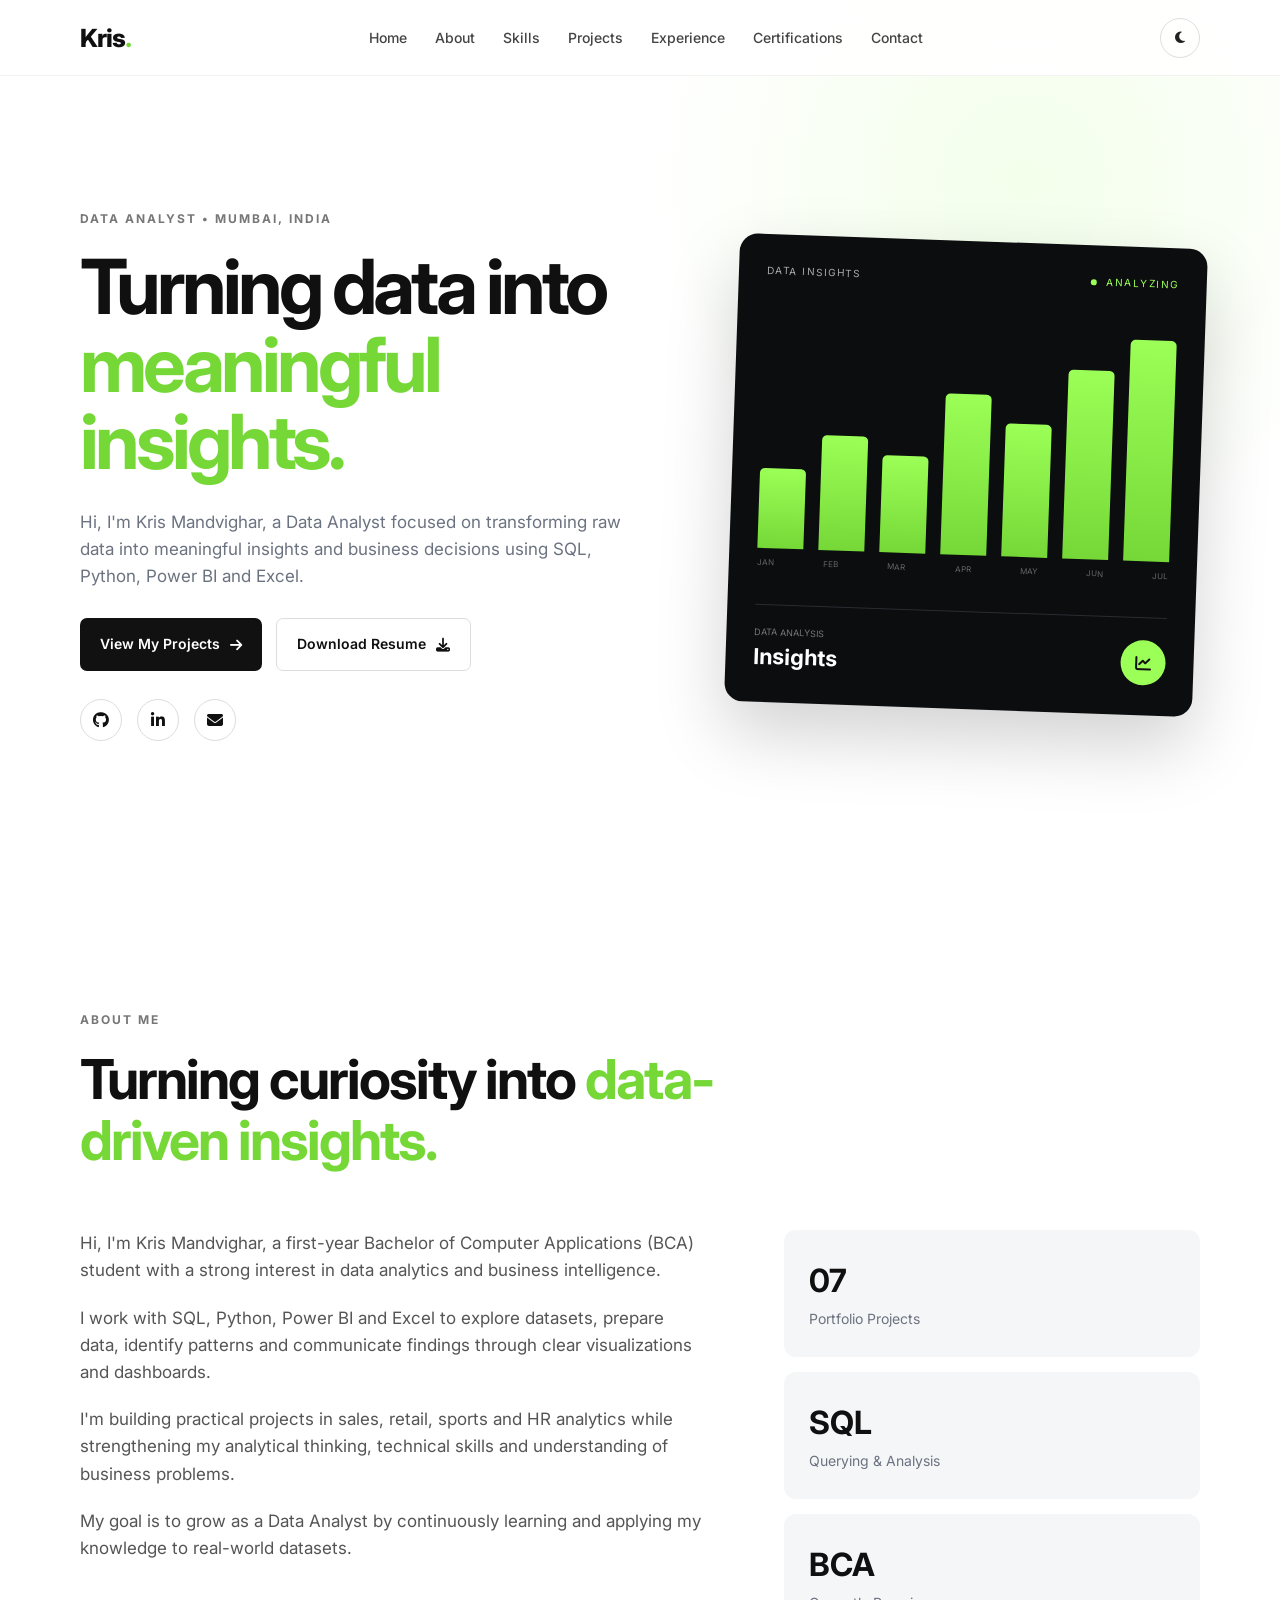
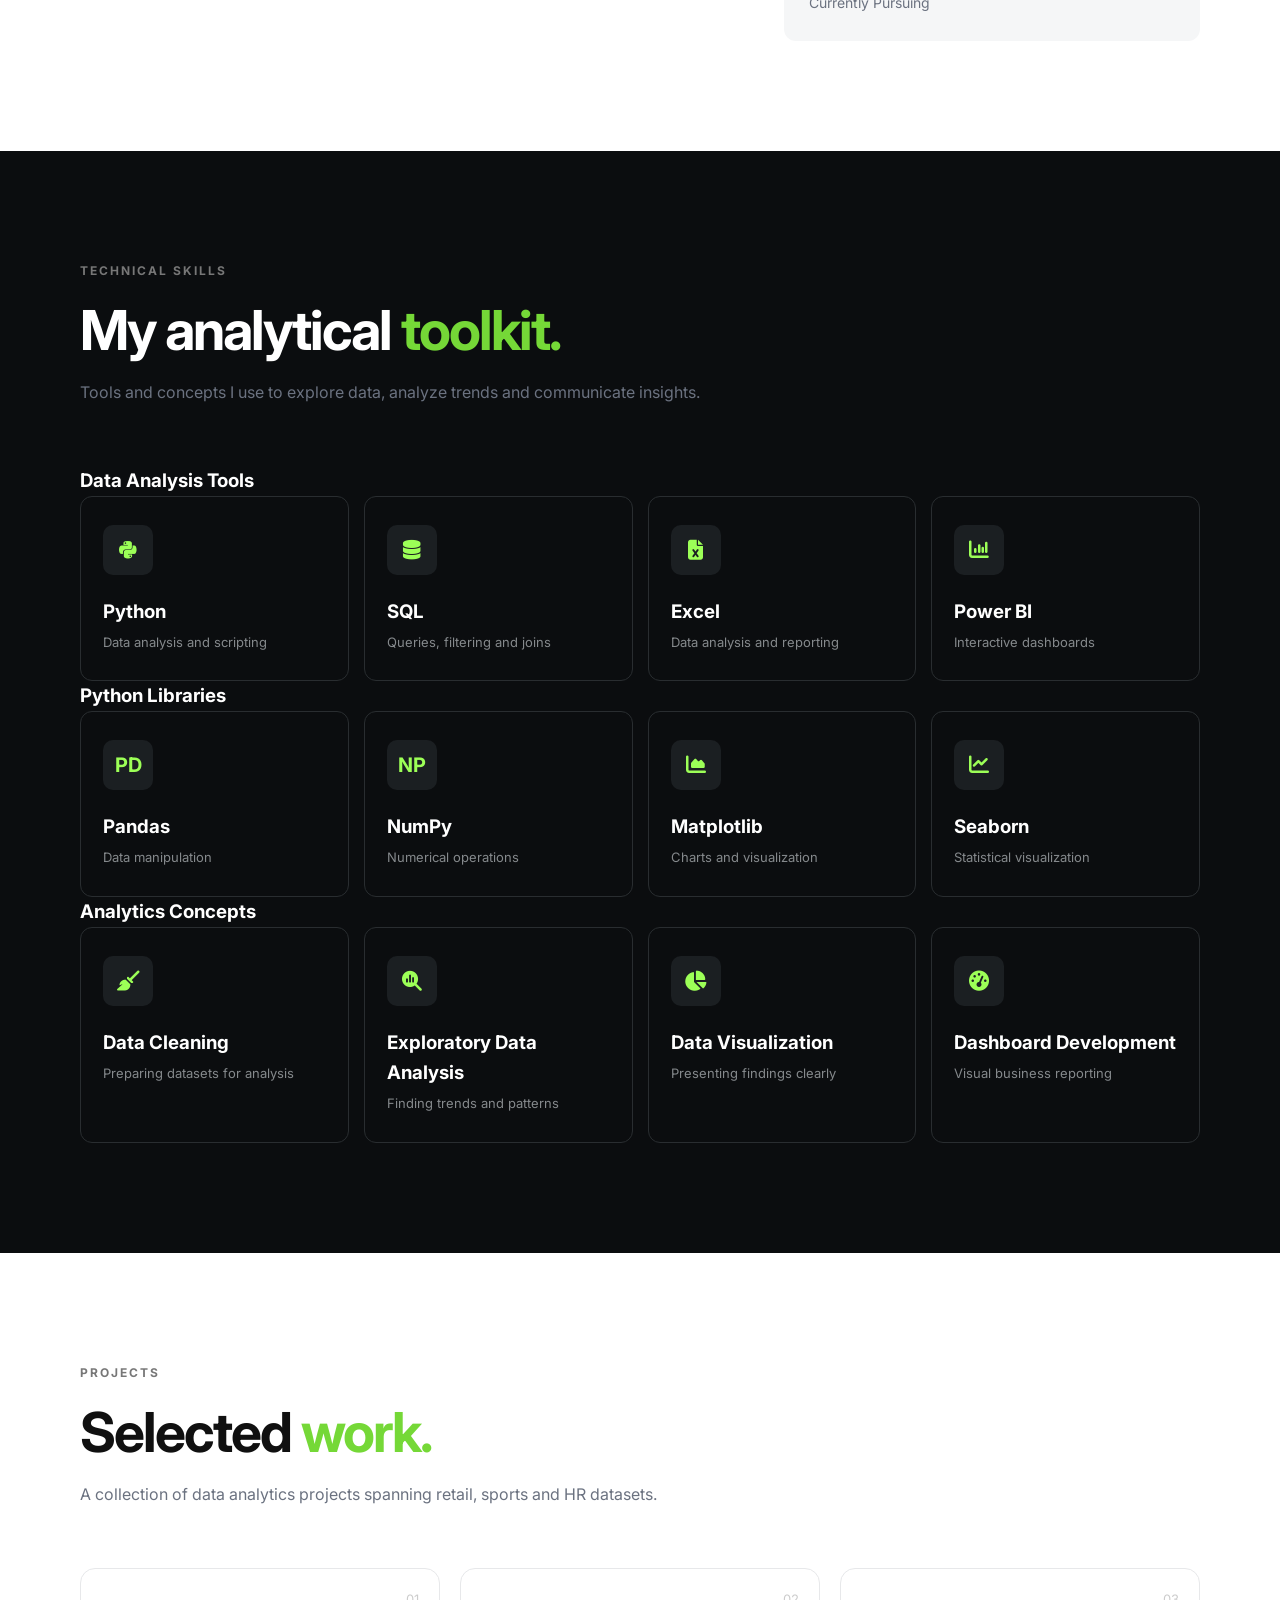
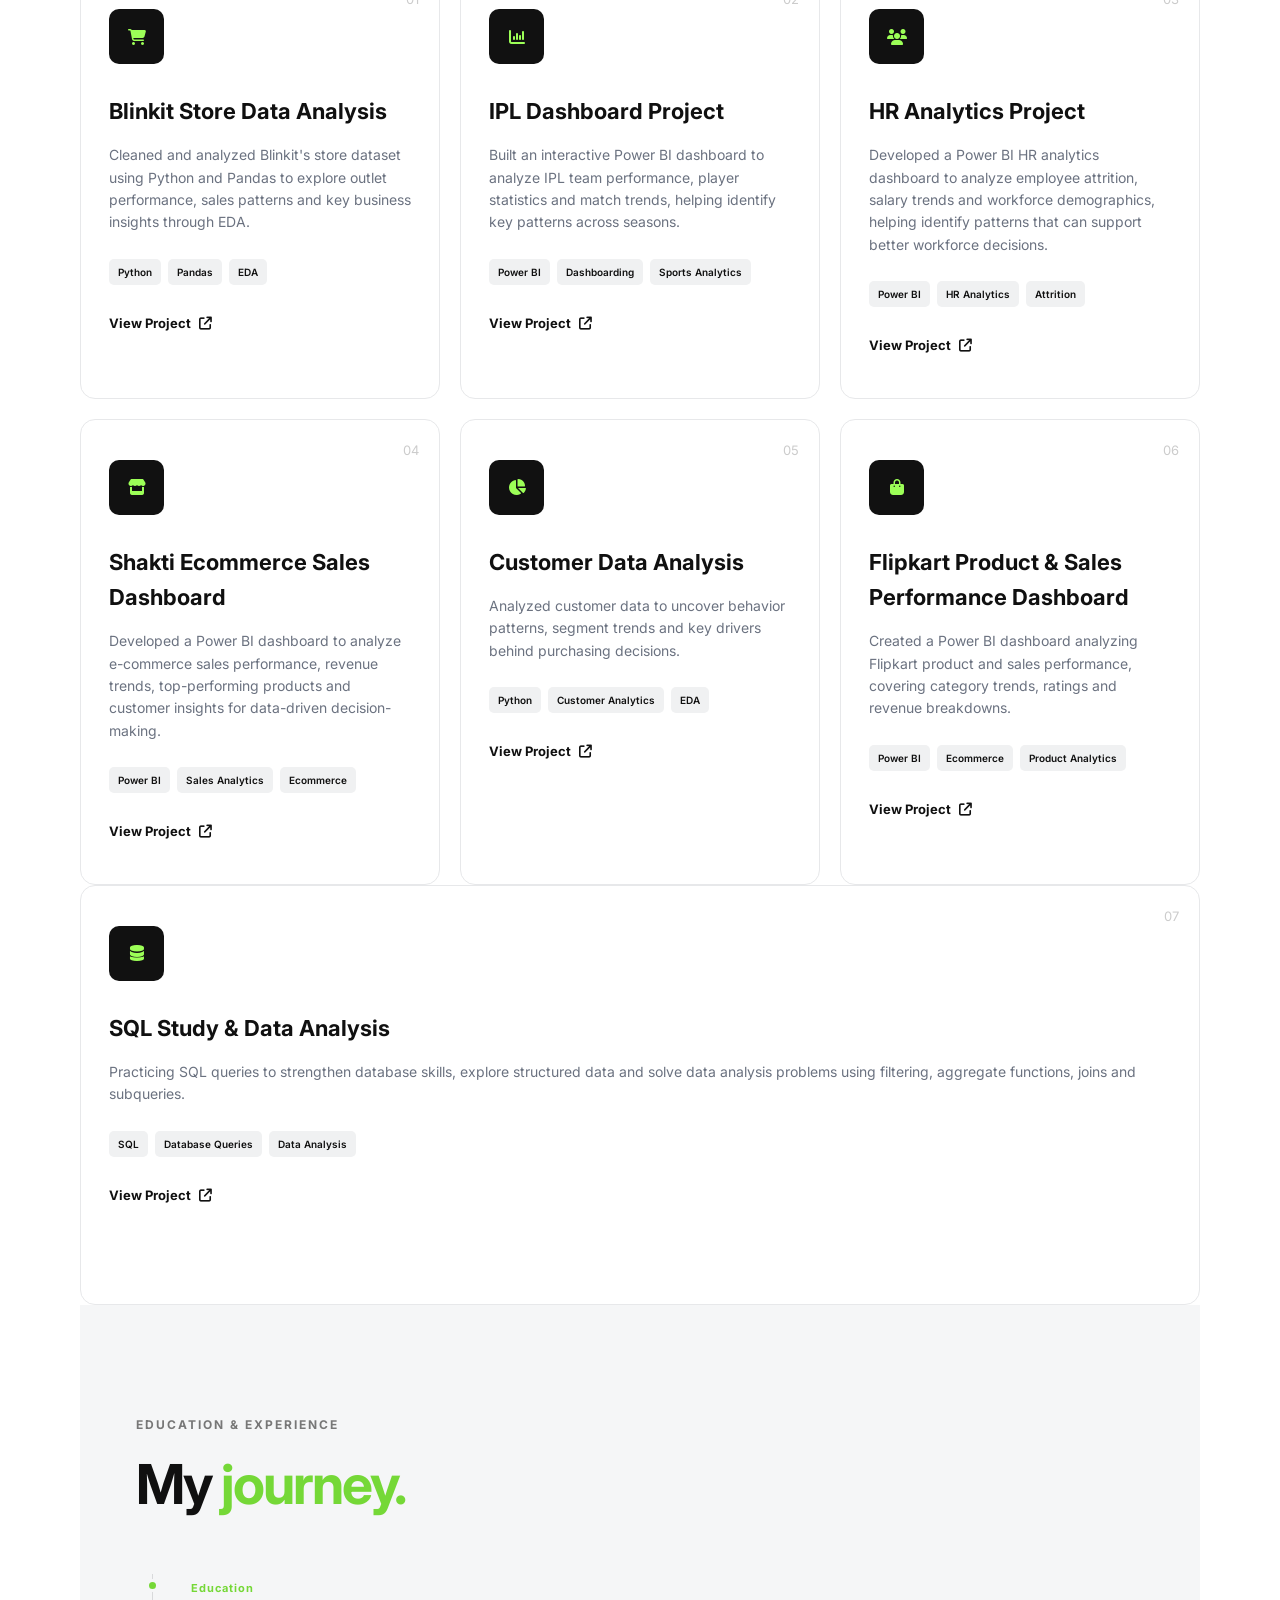
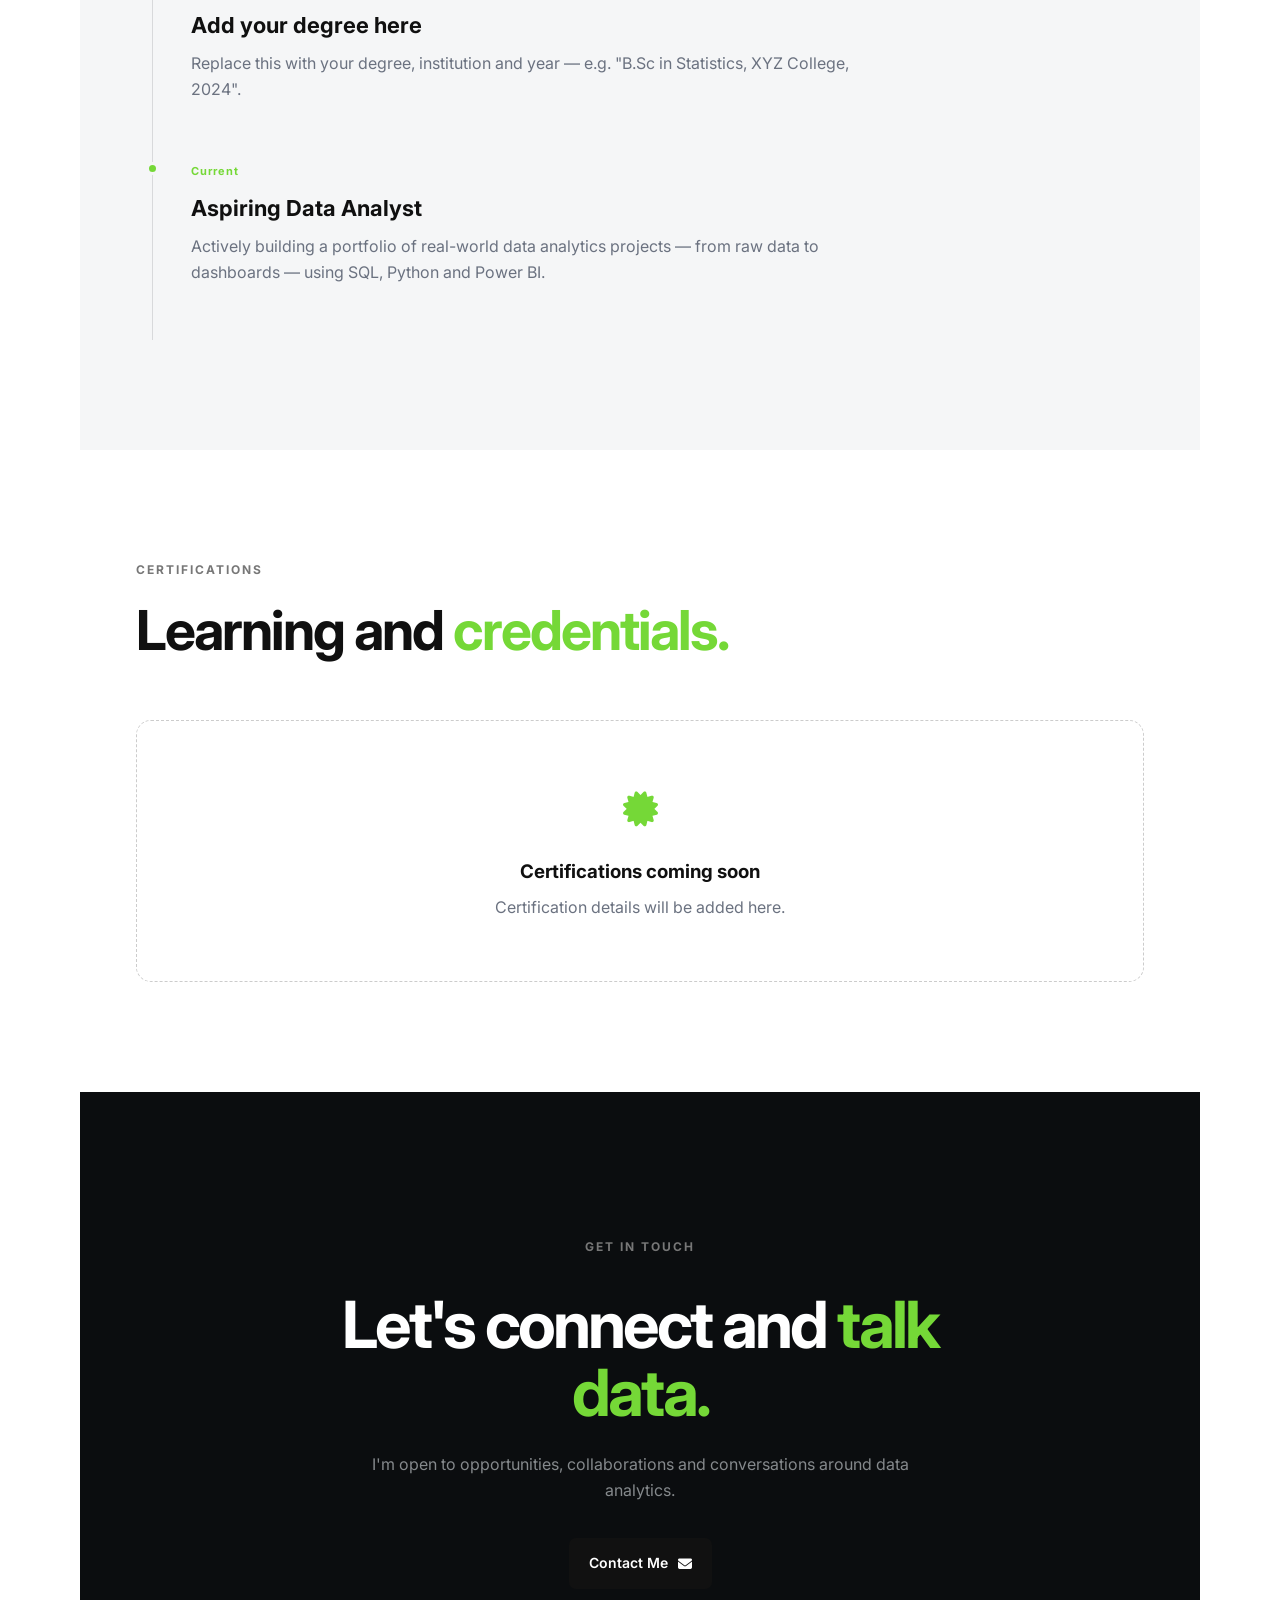
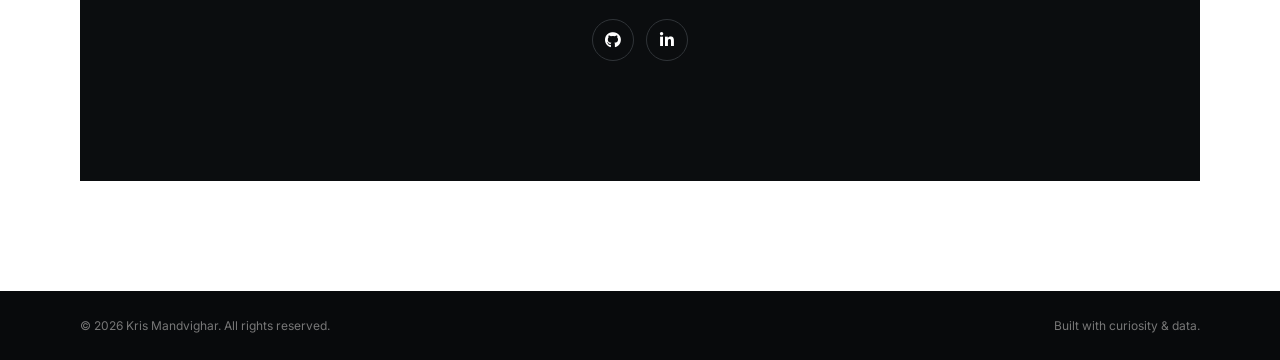
==== index.html @ 87e216f6 "Revise About and Skills sections in index.html Updated the 'About' section to reflect current educat" ====
<!DOCTYPE html>
<html lang="en">
<head>
    <meta charset="UTF-8">

    <meta name="viewport" content="width=device-width, initial-scale=1.0">

    <meta
        name="description"
        content="Kris Mandvighar - Data Analyst Portfolio. Explore my skills, projects and data analytics work in SQL, Python, Power BI and Excel."
    >

    <meta
        name="keywords"
        content="Kris Mandvighar, Data Analyst, Python, SQL, Power BI, Excel, Pandas, NumPy, Matplotlib, Seaborn"
    >

    <meta name="author" content="Kris Mandvighar">

    <title>Kris Mandvighar | Data Analyst</title>

    <link rel="preconnect" href="https://fonts.googleapis.com">
    <link rel="preconnect" href="https://fonts.gstatic.com" crossorigin>

    <link
        href="https://fonts.googleapis.com/css2?family=Inter:wght@400;500;600;700;800&display=swap"
        rel="stylesheet"
    >

    <link
        rel="stylesheet"
        href="https://cdnjs.cloudflare.com/ajax/libs/font-awesome/6.5.2/css/all.min.css"
    >

    <link rel="stylesheet" href="style.css">
</head>

<body>

    <!-- ================= NAVBAR ================= -->

    <header class="header">

        <nav class="navbar container">

            <a href="#home" class="logo">
                Kris<span>.</span>
            </a>

            <ul class="nav-links" id="navLinks">

                <li><a href="#home">Home</a></li>
                <li><a href="#about">About</a></li>
                <li><a href="#skills">Skills</a></li>
                <li><a href="#projects">Projects</a></li>
                <li><a href="#experience">Experience</a></li>
                <li><a href="#certifications">Certifications</a></li>
                <li><a href="#contact">Contact</a></li>

            </ul>

            <div class="nav-actions">

                <button class="theme-toggle" id="themeToggle" aria-label="Toggle theme">
                    <i class="fa-solid fa-moon"></i>
                </button>

                <button class="menu-btn" id="menuBtn" aria-label="Open menu">
                    <i class="fa-solid fa-bars"></i>
                </button>

            </div>

        </nav>

    </header>


    <main>

        <!-- ================= HERO ================= -->

        <section class="hero" id="home">

            <div class="container hero-content">

                <div class="hero-text reveal">

                    <p class="eyebrow">
                        DATA ANALYST • MUMBAI, INDIA
                    </p>

                    <h1>
                        Turning data into
                        <span>meaningful insights.</span>
                    </h1>

                    <p class="hero-description">
    Hi, I'm Kris Mandvighar, a Data Analyst focused on
    transforming raw data into meaningful insights and
    business decisions using SQL, Python, Power BI and Excel.
                    </p>

                    <div class="hero-buttons">

                        <a href="#projects" class="btn btn-primary">
                            View My Projects
                            <i class="fa-solid fa-arrow-right"></i>
                        </a>

                        <a href="Resume.pdf"
                           class="btn btn-secondary"
                           download>
                            Download Resume
                            <i class="fa-solid fa-download"></i>
                        </a>

                    </div>

                    <div class="social-links">

                        <a href="https://github.com/krishmandvighar-hub"
                           target="_blank"
                           rel="noopener"
                           aria-label="GitHub"
                           title="GitHub">
                            <i class="fa-brands fa-github"></i>
                        </a>

                        <a href="https://www.linkedin.com/in/kris-mandvighar-419732400"
                           target="_blank"
                           rel="noopener"
                           aria-label="LinkedIn"
                           title="LinkedIn">
                            <i class="fa-brands fa-linkedin-in"></i>
                        </a>

                        <a href="mailto:krishmandvighar@gmail.com"
                           aria-label="Email"
                           title="Email">
                            <i class="fa-solid fa-envelope"></i>
                        </a>

                    </div>

                </div>


                <div class="hero-visual reveal">

                    <div class="data-card">

                        <div class="card-top">
                            <span>DATA INSIGHTS</span>

                            <span class="status">
                                <span></span>
                                ANALYZING
                            </span>
                        </div>

                        <div class="chart">

                            <div class="bar bar-1"></div>
                            <div class="bar bar-2"></div>
                            <div class="bar bar-3"></div>
                            <div class="bar bar-4"></div>
                            <div class="bar bar-5"></div>
                            <div class="bar bar-6"></div>
                            <div class="bar bar-7"></div>

                        </div>

                        <div class="chart-labels">
                            <span>JAN</span>
                            <span>FEB</span>
                            <span>MAR</span>
                            <span>APR</span>
                            <span>MAY</span>
                            <span>JUN</span>
                            <span>JUL</span>
                        </div>

                        <div class="metric">

                            <div>
                                <small>DATA ANALYSIS</small>
                                <strong>Insights</strong>
                            </div>

                            <div class="metric-icon">
                                <i class="fa-solid fa-chart-line"></i>
                            </div>

                        </div>

                    </div>

                </div>

            </div>

        </section>


 
<!-- ================= ABOUT ================= -->

<section class="section" id="about">

    <div class="container">

        <div class="section-heading reveal">

            <p class="eyebrow">ABOUT ME</p>

            <h2>
                Turning curiosity into
                <span>data-driven insights.</span>
            </h2>

        </div>

        <div class="about-grid">

            <div class="about-text reveal">

                <p>
                    Hi, I'm Kris Mandvighar, a first-year
                    Bachelor of Computer Applications (BCA)
                    student with a strong interest in data
                    analytics and business intelligence.
                </p>

                <p>
                    I work with SQL, Python, Power BI and Excel
                    to explore datasets, prepare data, identify
                    patterns and communicate findings through
                    clear visualizations and dashboards.
                </p>

                <p>
                    I'm building practical projects in sales,
                    retail, sports and HR analytics while
                    strengthening my analytical thinking,
                    technical skills and understanding of
                    business problems.
                </p>

                <p>
                    My goal is to grow as a Data Analyst by
                    continuously learning and applying my
                    knowledge to real-world datasets.
                </p>

            </div>

            <div class="about-stats reveal">

                <div class="stat-card">
                    <strong>07</strong>
                    <span>Portfolio Projects</span>
                </div>

                <div class="stat-card">
                    <strong>SQL</strong>
                    <span>Querying &amp; Analysis</span>
                </div>

                <div class="stat-card">
                    <strong>BCA</strong>
                    <span>Currently Pursuing</span>
                </div>

            </div>

        </div>

    </div>

</section>



      
<!-- ================= SKILLS ================= -->

<section class="section section-dark" id="skills">

    <div class="container">

        <div class="section-heading reveal">

            <p class="eyebrow">TECHNICAL SKILLS</p>

            <h2>
                My analytical
                <span>toolkit.</span>
            </h2>

            <p class="heading-description">
                Tools and concepts I use to explore data,
                analyze trends and communicate insights.
            </p>

        </div>

        <!-- DATA ANALYSIS TOOLS -->

        <h3 class="skills-category reveal">Data Analysis Tools</h3>

        <div class="skills-grid">

            <div class="skill-card reveal">
                <div class="skill-icon python">
                    <i class="fa-brands fa-python"></i>
                </div>
                <h3>Python</h3>
                <p>Data analysis and scripting</p>
            </div>

            <div class="skill-card reveal">
                <div class="skill-icon">
                    <i class="fa-solid fa-database"></i>
                </div>
                <h3>SQL</h3>
                <p>Queries, filtering and joins</p>
            </div>

            <div class="skill-card reveal">
                <div class="skill-icon">
                    <i class="fa-solid fa-file-excel"></i>
                </div>
                <h3>Excel</h3>
                <p>Data analysis and reporting</p>
            </div>

            <div class="skill-card reveal">
                <div class="skill-icon powerbi">
                    <i class="fa-solid fa-chart-column"></i>
                </div>
                <h3>Power BI</h3>
                <p>Interactive dashboards</p>
            </div>

        </div>

        <!-- PYTHON LIBRARIES -->

        <h3 class="skills-category reveal">Python Libraries</h3>

        <div class="skills-grid">

            <div class="skill-card reveal">
                <div class="skill-icon pandas">
                    <span>PD</span>
                </div>
                <h3>Pandas</h3>
                <p>Data manipulation</p>
            </div>

            <div class="skill-card reveal">
                <div class="skill-icon numpy">
                    <span>NP</span>
                </div>
                <h3>NumPy</h3>
                <p>Numerical operations</p>
            </div>

            <div class="skill-card reveal">
                <div class="skill-icon matplotlib">
                    <i class="fa-solid fa-chart-area"></i>
                </div>
                <h3>Matplotlib</h3>
                <p>Charts and visualization</p>
            </div>

            <div class="skill-card reveal">
                <div class="skill-icon matplotlib">
                    <i class="fa-solid fa-chart-line"></i>
                </div>
                <h3>Seaborn</h3>
                <p>Statistical visualization</p>
            </div>

        </div>

        <!-- ANALYTICAL CONCEPTS -->

        <h3 class="skills-category reveal">Analytics Concepts</h3>

        <div class="skills-grid">

            <div class="skill-card reveal">
                <div class="skill-icon">
                    <i class="fa-solid fa-broom"></i>
                </div>
                <h3>Data Cleaning</h3>
                <p>Preparing datasets for analysis</p>
            </div>

            <div class="skill-card reveal">
                <div class="skill-icon">
                    <i class="fa-solid fa-magnifying-glass-chart"></i>
                </div>
                <h3>Exploratory Data Analysis</h3>
                <p>Finding trends and patterns</p>
            </div>

            <div class="skill-card reveal">
                <div class="skill-icon">
                    <i class="fa-solid fa-chart-pie"></i>
                </div>
                <h3>Data Visualization</h3>
                <p>Presenting findings clearly</p>
            </div>

            <div class="skill-card reveal">
                <div class="skill-icon">
                    <i class="fa-solid fa-gauge-high"></i>
                </div>
                <h3>Dashboard Development</h3>
                <p>Visual business reporting</p>
            </div>

        </div>

    </div>

</section>



        <!-- ================= PROJECTS ================= -->

        <section class="section" id="projects">

            <div class="container">

                <div class="section-heading reveal">

                    <p class="eyebrow">PROJECTS</p>

                    <h2>
                        Selected
                        <span>work.</span>
                    </h2>

                    <p class="heading-description">
                        A collection of data analytics projects spanning
                        retail, sports and HR datasets.
                    </p>

                </div>


                <div class="projects-grid">


                    <!-- PROJECT 1 -->

                    <article class="project-card reveal">

                        <div class="project-number">01</div>

                        <div class="project-content">

                            <div class="project-icon">
                                <i class="fa-solid fa-cart-shopping"></i>
                            </div>

                            <h3>Blinkit Store Data Analysis</h3>

                            <p>
    Cleaned and analyzed Blinkit's store dataset using
    Python and Pandas to explore outlet performance,
    sales patterns and key business insights through EDA.
                            </p>
                            <div class="tags">
                                <span>Python</span>
                                <span>Pandas</span>
                                <span>EDA</span>
                            </div>

                            <a href="https://github.com/krishmandvighar-hub/Analysis_Projects/blob/main/Projects/blinkit_store_analysis.ipynb"
                               target="_blank"
                               rel="noopener"
                               class="project-link">
                                View Project
                                <i class="fa-solid fa-arrow-up-right-from-square"></i>
                            </a>

                        </div>

                    </article>


                    <!-- PROJECT 2 -->

                    <article class="project-card reveal">

                        <div class="project-number">02</div>

                        <div class="project-content">

                            <div class="project-icon">
                                <i class="fa-solid fa-chart-column"></i>
                            </div>

                            <h3>IPL Dashboard Project</h3>

                            <p>
    Built an interactive Power BI dashboard to analyze
    IPL team performance, player statistics and match
    trends, helping identify key patterns across seasons.
                            </p>

                            <div class="tags">
                                <span>Power BI</span>
                                <span>Dashboarding</span>
                                <span>Sports Analytics</span>
                            </div>

                            <a href="https://github.com/krishmandvighar-hub/IPL-DASHBOARD-PROJECT"
                               target="_blank"
                               rel="noopener"
                               class="project-link">
                                View Project
                                <i class="fa-solid fa-arrow-up-right-from-square"></i>
                            </a>

                        </div>

                    </article>


                    <!-- PROJECT 3 -->

                    <article class="project-card reveal">

                        <div class="project-number">03</div>

                        <div class="project-content">

                            <div class="project-icon">
                                <i class="fa-solid fa-users"></i>
                            </div>

                            <h3>HR Analytics Project</h3>

                            <p>
    Developed a Power BI HR analytics dashboard to
    analyze employee attrition, salary trends and
    workforce demographics, helping identify patterns
    that can support better workforce decisions.
                            </p>

                            <div class="tags">
                                <span>Power BI</span>
                                <span>HR Analytics</span>
                                <span>Attrition</span>
                            </div>

                            <a href="https://github.com/krishmandvighar-hub/HR_ANALYTICS_PROJECT"
                               target="_blank"
                               rel="noopener"
                               class="project-link">
                                View Project
                                <i class="fa-solid fa-arrow-up-right-from-square"></i>
                            </a>

                        </div>

                    </article>


                    <!-- PROJECT 4 -->

                    <article class="project-card reveal">

                        <div class="project-number">04</div>

                        <div class="project-content">

                            <div class="project-icon">
                                <i class="fa-solid fa-store"></i>
                            </div>

                            <h3>Shakti Ecommerce Sales Dashboard</h3>

                            <p>
    Developed a Power BI dashboard to analyze
    e-commerce sales performance, revenue trends,
    top-performing products and customer insights
    for data-driven decision-making.
                            </p>

                            <div class="tags">
                                <span>Power BI</span>
                                <span>Sales Analytics</span>
                                <span>Ecommerce</span>
                            </div>

                            <a href="https://github.com/krishmandvighar-hub/PowerBI_Project"
                               target="_blank"
                               rel="noopener"
                               class="project-link">
                                View Project
                                <i class="fa-solid fa-arrow-up-right-from-square"></i>
                            </a>

                        </div>

                    </article>


                    <!-- PROJECT 5 -->

                    <article class="project-card reveal">

                        <div class="project-number">05</div>

                        <div class="project-content">

                            <div class="project-icon">
                                <i class="fa-solid fa-chart-pie"></i>
                            </div>

                            <h3>Customer Data Analysis</h3>

                            <p>
                                Analyzed customer data to uncover behavior
                                patterns, segment trends and key drivers
                                behind purchasing decisions.
                            </p>

                            <div class="tags">
                                <span>Python</span>
                                <span>Customer Analytics</span>
                                <span>EDA</span>
                            </div>

                            <a href="https://github.com/krishmandvighar-hub/Analysis_Projects/blob/main/Projects/Customer_Analysis.ipynb"
                               target="_blank"
                               rel="noopener"
                               class="project-link">
                                View Project
                                <i class="fa-solid fa-arrow-up-right-from-square"></i>
                            </a>

                        </div>

                    </article>


                    <!-- PROJECT 6 -->

                    <article class="project-card reveal">

                        <div class="project-number">06</div>

                        <div class="project-content">

                            <div class="project-icon">
                                <i class="fa-solid fa-bag-shopping"></i>
                            </div>

                            <h3>Flipkart Product &amp; Sales Performance Dashboard</h3>

                            <p>
                                Created a Power BI dashboard analyzing
                                Flipkart product and sales performance,
                                covering category trends, ratings and revenue
                                breakdowns.
                            </p>

                            <div class="tags">
                                <span>Power BI</span>
                                <span>Ecommerce</span>
                                <span>Product Analytics</span>
                            </div>

                            <a href="https://github.com/krishmandvighar-hub/Flip-kart-Store-Project"
                               target="_blank"
                               rel="noopener"
                               class="project-link">
                                View Project
                                <i class="fa-solid fa-arrow-up-right-from-square"></i>
                            </a>

                        </div>

                    </article>


                </div>

<!-- PROJECT 7: SQL DATA ANALYSIS -->

<article class="project-card reveal">

    <div class="project-number">07</div>

    <div class="project-content">

        <div class="project-icon">
            <i class="fa-solid fa-database"></i>
        </div>

        <h3>SQL Study &amp; Data Analysis</h3>

        <p>
            Practicing SQL queries to strengthen database
            skills, explore structured data and solve
            data analysis problems using filtering,
            aggregate functions, joins and subqueries.
        </p>

        <div class="tags">
            <span>SQL</span>
            <span>Database Queries</span>
            <span>Data Analysis</span>
        </div>

        <a href="https://github.com/krishmandvighar-hub/SQL_Study"
           target="_blank"
           rel="noopener noreferrer"
           class="project-link">

            View Project
            <i class="fa-solid fa-arrow-up-right-from-square"></i>

        </a>

    </div>

</article>


        <!-- ================= EXPERIENCE ================= -->

        <section class="section section-light" id="experience">

            <div class="container">

                <div class="section-heading reveal">

                    <p class="eyebrow">EDUCATION & EXPERIENCE</p>

                    <h2>
                        My
                        <span>journey.</span>
                    </h2>

                </div>


                <div class="timeline">


                    <div class="timeline-item reveal">

                        <div class="timeline-dot"></div>

                        <div class="timeline-content">

                            <span class="timeline-date">
                                Education
                            </span>

                            <h3>Add your degree here</h3>

                            <p>
                                Replace this with your degree, institution
                                and year — e.g. "B.Sc in Statistics, XYZ
                                College, 2024".
                            </p>

                        </div>

                    </div>


                    <div class="timeline-item reveal">

                        <div class="timeline-dot"></div>

                        <div class="timeline-content">

                            <span class="timeline-date">
                                Current
                            </span>

                            <h3>Aspiring Data Analyst</h3>

                            <p>
                                Actively building a portfolio of real-world
                                data analytics projects — from raw data to
                                dashboards — using SQL, Python and Power BI.
                            </p>

                        </div>

                    </div>


                </div>

            </div>

        </section>


        <!-- ================= CERTIFICATIONS ================= -->

        <section class="section" id="certifications">

            <div class="container">

                <div class="section-heading reveal">

                    <p class="eyebrow">CERTIFICATIONS</p>

                    <h2>
                        Learning and
                        <span>credentials.</span>
                    </h2>

                </div>


                <div class="empty-card reveal">

                    <div class="empty-icon">
                        <i class="fa-solid fa-certificate"></i>
                    </div>

                    <h3>Certifications coming soon</h3>

                    <p>
                        Certification details will be added here.
                    </p>

                </div>

            </div>

        </section>


        <!-- ================= CONTACT ================= -->

        <section class="contact-section" id="contact">

            <div class="container contact-content reveal">

                <p class="eyebrow">GET IN TOUCH</p>

                <h2>
                    Let's connect and
                    <span>talk data.</span>
                </h2>

                <p>
                    I'm open to opportunities, collaborations and
                    conversations around data analytics.
                </p>

                <a href="mailto:krishmandvighar@gmail.com"
                   class="btn btn-primary">
                    Contact Me
                    <i class="fa-solid fa-envelope"></i>
                </a>


                <div class="contact-socials">

                    <a href="https://github.com/krishmandvighar-hub"
                       target="_blank"
                       rel="noopener"
                       aria-label="GitHub">
                        <i class="fa-brands fa-github"></i>
                    </a>

                    <a href="https://www.linkedin.com/in/kris-mandvighar-419732400"
                       target="_blank"
                       rel="noopener"
                       aria-label="LinkedIn">
                        <i class="fa-brands fa-linkedin-in"></i>
                    </a>

                </div>

            </div>

        </section>

    </main>


    <!-- ================= FOOTER ================= -->

    <footer>

        <div class="container footer-content">

            <p>
                © <span id="year"></span> Kris Mandvighar. All rights reserved.
            </p>

            <p>
                Built with curiosity &amp; data.
            </p>

        </div>

    </footer>


    <script src="script.js"></script>

</body>
</html>
---- style.css ----
/* =========================
   RESET
========================= */

* {
    margin: 0;
    padding: 0;
    box-sizing: border-box;
}

html {
    scroll-behavior: smooth;
}

body {
    font-family: "Inter", sans-serif;
    color: #101010;
    background: #ffffff;
    line-height: 1.6;
}

a {
    text-decoration: none;
    color: inherit;
}

button {
    font-family: inherit;
}

.container {
    width: min(1120px, 90%);
    margin: auto;
}


/* =========================
   VARIABLES
========================= */

:root {
    --black: #0b0d0f;
    --dark: #111417;
    --white: #ffffff;
    --gray: #6b7280;
    --light-gray: #f5f6f7;
    --border: #e7e8ea;
    --accent: #9cff57;
    --accent-dark: #75d837;
}


/* =========================
   HEADER
========================= */

.header {
    position: fixed;
    top: 0;
    width: 100%;
    z-index: 1000;
    background: rgba(255, 255, 255, 0.88);
    backdrop-filter: blur(14px);
    border-bottom: 1px solid rgba(0, 0, 0, 0.05);
}

.navbar {
    height: 75px;
    display: flex;
    align-items: center;
    justify-content: space-between;
}

.logo {
    font-size: 25px;
    font-weight: 800;
    letter-spacing: -1px;
}

.logo span {
    color: var(--accent-dark);
}

.nav-links {
    display: flex;
    gap: 28px;
    list-style: none;
}

.nav-links a {
    font-size: 14px;
    font-weight: 500;
    color: #444;
    transition: 0.3s;
}

.nav-links a:hover {
    color: #000;
}

.menu-btn {
    display: none;
    border: none;
    background: none;
    font-size: 22px;
    cursor: pointer;
}


/* =========================
   HERO
========================= */

.hero {
    min-height: 100vh;
    background:
        radial-gradient(
            circle at 80% 20%,
            rgba(156, 255, 87, 0.12),
            transparent 30%
        ),
        #ffffff;

    display: flex;
    align-items: center;
    padding: 130px 0 80px;
}

.hero-content {
    display: grid;
    grid-template-columns: 1.1fr 0.9fr;
    gap: 80px;
    align-items: center;
}

.eyebrow {
    font-size: 12px;
    font-weight: 700;
    letter-spacing: 2px;
    color: #777;
    margin-bottom: 20px;
}

.hero h1 {
    font-size: clamp(48px, 6vw, 76px);
    line-height: 1.02;
    letter-spacing: -4px;
    max-width: 700px;
}

.hero h1 span,
.section-heading h2 span,
.contact-content h2 span {
    color: var(--accent-dark);
}

.hero-description {
    color: var(--gray);
    max-width: 600px;
    margin: 28px 0;
    font-size: 17px;
}

.hero-buttons {
    display: flex;
    gap: 14px;
    flex-wrap: wrap;
}

.btn {
    display: inline-flex;
    align-items: center;
    gap: 10px;
    padding: 14px 20px;
    border-radius: 7px;
    font-size: 14px;
    font-weight: 600;
    transition: 0.3s;
}

.btn-primary {
    background: #111;
    color: white;
}

.btn-primary:hover {
    background: var(--accent-dark);
    color: #111;
    transform: translateY(-2px);
}

.btn-secondary {
    border: 1px solid #ddd;
}

.btn-secondary:hover {
    border-color: #111;
    transform: translateY(-2px);
}

.social-links {
    display: flex;
    gap: 15px;
    margin-top: 28px;
}

.social-links a,
.contact-socials a {
    width: 42px;
    height: 42px;
    border: 1px solid #ddd;
    border-radius: 50%;
    display: grid;
    place-items: center;
    transition: 0.3s;
}

.social-links a:hover,
.contact-socials a:hover {
    background: #111;
    color: white;
    transform: translateY(-3px);
}


/* =========================
   DATA CARD
========================= */

.data-card {
    background: var(--black);
    color: white;
    border-radius: 18px;
    padding: 28px;
    box-shadow: 0 30px 70px rgba(0, 0, 0, 0.18);
    transform: rotate(2deg);
}

.card-top {
    display: flex;
    justify-content: space-between;
    font-size: 10px;
    letter-spacing: 1.5px;
    color: #aaa;
}

.status {
    color: var(--accent);
}

.status span {
    display: inline-block;
    width: 6px;
    height: 6px;
    background: var(--accent);
    border-radius: 50%;
    margin-right: 5px;
}

.chart {
    height: 230px;
    display: flex;
    align-items: end;
    gap: 15px;
    margin-top: 40px;
}

.bar {
    flex: 1;
    background: linear-gradient(
        to top,
        var(--accent-dark),
        var(--accent)
    );
    border-radius: 5px 5px 0 0;
}

.bar-1 { height: 35%; }
.bar-2 { height: 50%; }
.bar-3 { height: 42%; }
.bar-4 { height: 70%; }
.bar-5 { height: 58%; }
.bar-6 { height: 82%; }
.bar-7 { height: 96%; }

.chart-labels {
    display: flex;
    justify-content: space-between;
    color: #666;
    font-size: 8px;
    margin-top: 8px;
}

.metric {
    margin-top: 35px;
    padding-top: 20px;
    border-top: 1px solid #282d31;
    display: flex;
    align-items: center;
    justify-content: space-between;
}

.metric small {
    display: block;
    color: #777;
    font-size: 9px;
}

.metric strong {
    font-size: 22px;
}

.metric-icon {
    width: 45px;
    height: 45px;
    border-radius: 50%;
    background: var(--accent);
    color: #111;
    display: grid;
    place-items: center;
}


/* =========================
   SECTIONS
========================= */

.section {
    padding: 110px 0;
}

.section-dark {
    background: var(--black);
    color: white;
}

.section-light {
    background: var(--light-gray);
}

.section-heading {
    max-width: 700px;
    margin-bottom: 60px;
}

.section-heading h2 {
    font-size: clamp(36px, 5vw, 55px);
    line-height: 1.1;
    letter-spacing: -2px;
}

.heading-description {
    margin-top: 20px;
    color: var(--gray);
}


/* =========================
   ABOUT
========================= */

.about-grid {
    display: grid;
    grid-template-columns: 1.2fr 0.8fr;
    gap: 80px;
}

.about-text p {
    font-size: 17px;
    color: #555;
    margin-bottom: 20px;
}

.about-stats {
    display: grid;
    gap: 15px;
}

.stat-card {
    padding: 25px;
    background: var(--light-gray);
    border-radius: 12px;
}

.stat-card strong {
    display: block;
    font-size: 32px;
}

.stat-card span {
    color: var(--gray);
    font-size: 14px;
}


/* =========================
   SKILLS
========================= */

.skills-grid {
    display: grid;
    grid-template-columns: repeat(4, 1fr);
    gap: 15px;
}

.skill-card {
    padding: 28px 22px;
    border: 1px solid #292d30;
    border-radius: 12px;
    transition: 0.3s;
}

.skill-card:hover {
    border-color: var(--accent);
    transform: translateY(-6px);
}

.skill-icon {
    width: 50px;
    height: 50px;
    display: grid;
    place-items: center;
    background: #1b1f22;
    color: var(--accent);
    border-radius: 10px;
    margin-bottom: 22px;
    font-size: 20px;
    font-weight: 700;
}

.skill-card h3 {
    margin-bottom: 5px;
}

.skill-card p {
    color: #85898c;
    font-size: 13px;
}


/* =========================
   PROJECTS
========================= */

.projects-grid {
    display: grid;
    grid-template-columns: repeat(3, 1fr);
    gap: 20px;
}

.project-card {
    position: relative;
    min-height: 420px;
    border: 1px solid var(--border);
    border-radius: 15px;
    overflow: hidden;
    transition: 0.35s;
}

.project-card:hover {
    transform: translateY(-8px);
    box-shadow: 0 20px 45px rgba(0, 0, 0, 0.08);
}

.project-number {
    position: absolute;
    top: 20px;
    right: 20px;
    color: #ccc;
    font-size: 13px;
}

.project-content {
    padding: 40px 28px;
}

.project-icon {
    width: 55px;
    height: 55px;
    background: #111;
    color: var(--accent);
    display: grid;
    place-items: center;
    border-radius: 10px;
    margin-bottom: 30px;
}

.project-content h3 {
    font-size: 22px;
    margin-bottom: 15px;
}

.project-content p {
    color: var(--gray);
    font-size: 14px;
}

.tags {
    display: flex;
    flex-wrap: wrap;
    gap: 7px;
    margin: 25px 0;
}

.tags span {
    background: #f0f1f2;
    padding: 5px 9px;
    border-radius: 5px;
    font-size: 10px;
    font-weight: 600;
}

.project-link {
    font-size: 13px;
    font-weight: 700;
}

.project-link i {
    margin-left: 5px;
}


/* =========================
   TIMELINE
========================= */

.timeline {
    position: relative;
    max-width: 750px;
    margin-left: 10px;
}

.timeline::before {
    content: "";
    position: absolute;
    left: 6px;
    top: 0;
    bottom: 0;
    width: 1px;
    background: #d8d9db;
}

.timeline-item {
    position: relative;
    padding-left: 45px;
    padding-bottom: 55px;
}

.timeline-dot {
    position: absolute;
    left: 0;
    top: 5px;
    width: 13px;
    height: 13px;
    background: var(--accent-dark);
    border: 3px solid var(--light-gray);
    border-radius: 50%;
}

.timeline-date {
    color: var(--accent-dark);
    font-size: 11px;
    font-weight: 700;
    letter-spacing: 1px;
}

.timeline-content h3 {
    margin: 8px 0;
    font-size: 22px;
}

.timeline-content p {
    color: var(--gray);
}


/* =========================
   CERTIFICATIONS
========================= */

.empty-card {
    padding: 60px;
    text-align: center;
    border: 1px dashed #ccc;
    border-radius: 15px;
}

.empty-icon {
    font-size: 35px;
    color: var(--accent-dark);
    margin-bottom: 20px;
}

.empty-card p {
    color: var(--gray);
    margin-top: 8px;
}


/* =========================
   CONTACT
========================= */

.contact-section {
    background: var(--black);
    color: white;
    padding: 120px 0;
    text-align: center;
}

.contact-content {
    max-width: 700px;
}

.contact-content .eyebrow {
    color: #777;
}

.contact-content h2 {
    font-size: clamp(40px, 6vw, 65px);
    line-height: 1.05;
    letter-spacing: -3px;
}

.contact-content > p {
    color: #85898c;
    margin: 25px auto 35px;
    max-width: 550px;
}

.contact-socials {
    display: flex;
    justify-content: center;
    gap: 12px;
    margin-top: 30px;
}

.contact-socials a {
    border-color: #303438;
}


/* =========================
   FOOTER
========================= */

footer {
    background: #080a0c;
    color: #777;
    padding: 25px 0;
    font-size: 12px;
}

.footer-content {
    display: flex;
    justify-content: space-between;
}


/* =========================
   ANIMATION
========================= */

.reveal {
    opacity: 0;
    transform: translateY(30px);
    transition: opacity 0.8s ease, transform 0.8s ease;
}

.reveal.active {
    opacity: 1;
    transform: translateY(0);
}


/* =========================
   MOBILE
========================= */

@media (max-width: 900px) {

    .nav-links {
        position: absolute;
        top: 75px;
        left: 0;
        width: 100%;
        background: white;
        flex-direction: column;
        padding: 25px;
        gap: 18px;
        display: none;
        border-bottom: 1px solid #eee;
    }

    .nav-links.active {
        display: flex;
    }

    .menu-btn {
        display: block;
    }

    .hero-content {
        grid-template-columns: 1fr;
        gap: 60px;
    }

    .hero-visual {
        max-width: 600px;
        width: 100%;
    }

    .about-grid {
        grid-template-columns: 1fr;
        gap: 40px;
    }

    .skills-grid {
        grid-template-columns: repeat(2, 1fr);
    }

    .projects-grid {
        grid-template-columns: 1fr;
    }

}


@media (max-width: 600px) {

    .section {
        padding: 80px 0;
    }

    .hero {
        padding-top: 110px;
    }

    .hero h1 {
        letter-spacing: -2px;
    }

    .hero-description {
        font-size: 15px;
    }

    .hero-buttons {
        flex-direction: column;
        align-items: stretch;
    }

    .btn {
        justify-content: center;
    }

    .data-card {
        padding: 20px;
        transform: none;
    }

    .chart {
        height: 180px;
    }

    .skills-grid {
        grid-template-columns: 1fr;
    }

    .section-heading {
        margin-bottom: 40px;
    }

    .footer-content {
        flex-direction: column;
        gap: 8px;
        text-align: center;
    }

}



/* =========================
   NAV ACTIONS
========================= */

.nav-actions {
    display: flex;
    align-items: center;
    gap: 10px;
}


/* =========================
   THEME TOGGLE
========================= */

.theme-toggle {
    width: 40px;
    height: 40px;

    border: 1px solid #ddd;
    border-radius: 50%;

    background: transparent;
    color: #222;

    display: grid;
    place-items: center;

    cursor: pointer;

    transition:
        background 0.3s ease,
        color 0.3s ease,
        border-color 0.3s ease,
        transform 0.3s ease;
}

.theme-toggle:hover {
    background: #111;
    color: white;
    border-color: #111;
    transform: rotate(15deg);
}


/* =========================
   DARK THEME
========================= */

body.dark-theme {
    background: #0b0d0f;
    color: #f5f5f5;
}


/* Header */

body.dark-theme .header {
    background: rgba(11, 13, 15, 0.88);
    border-bottom-color: #24282c;
}

body.dark-theme .nav-links a {
    color: #aaa;
}

body.dark-theme .nav-links a:hover {
    color: #fff;
}

body.dark-theme .logo {
    color: #fff;
}


/* Theme button */

body.dark-theme .theme-toggle {
    border-color: #33383d;
    color: var(--accent);
}

body.dark-theme .theme-toggle:hover {
    background: var(--accent);
    color: #111;
    border-color: var(--accent);
}


/* Hero */

body.dark-theme .hero {
    background:
        radial-gradient(
            circle at 80% 20%,
            rgba(156, 255, 87, 0.09),
            transparent 30%
        ),
        #0b0d0f;
}

body.dark-theme .hero-description {
    color: #9ca3a8;
}

body.dark-theme .eyebrow {
    color: #85898c;
}


/* Buttons */

body.dark-theme .btn-secondary {
    border-color: #33383d;
    color: #fff;
}

body.dark-theme .btn-secondary:hover {
    border-color: var(--accent);
}


/* Social icons */

body.dark-theme .social-links a {
    border-color: #33383d;
}

body.dark-theme .social-links a:hover {
    background: var(--accent);
    color: #111;
    border-color: var(--accent);
}


/* About */

body.dark-theme .about-text p {
    color: #9ca3a8;
}

body.dark-theme .stat-card {
    background: #15191c;
}

body.dark-theme .stat-card span {
    color: #85898c;
}


/* Projects */

body.dark-theme .project-card {
    border-color: #292e33;
    background: #101315;
}

body.dark-theme .project-card:hover {
    box-shadow: 0 20px 45px rgba(0, 0, 0, 0.35);
}

body.dark-theme .project-content p {
    color: #92989d;
}

body.dark-theme .tags span {
    background: #202529;
    color: #c8cdd1;
}


/* Light sections */

body.dark-theme .section-light {
    background: #101315;
}

body.dark-theme .timeline::before {
    background: #33383d;
}

body.dark-theme .timeline-dot {
    border-color: #101315;
}

body.dark-theme .timeline-content p {
    color: #92989d;
}


/* Certification */

body.dark-theme .empty-card {
    border-color: #33383d;
}


/* Footer */

body.dark-theme footer {
    background: #070809;
}


/* =========================
   MOBILE NAV
========================= */

@media (max-width: 900px) {

    .nav-actions {
        margin-left: auto;
    }

    .nav-links {
        background: #fff;
    }

    body.dark-theme .nav-links {
        background: #0b0d0f;
        border-bottom-color: #24282c;
    }

}
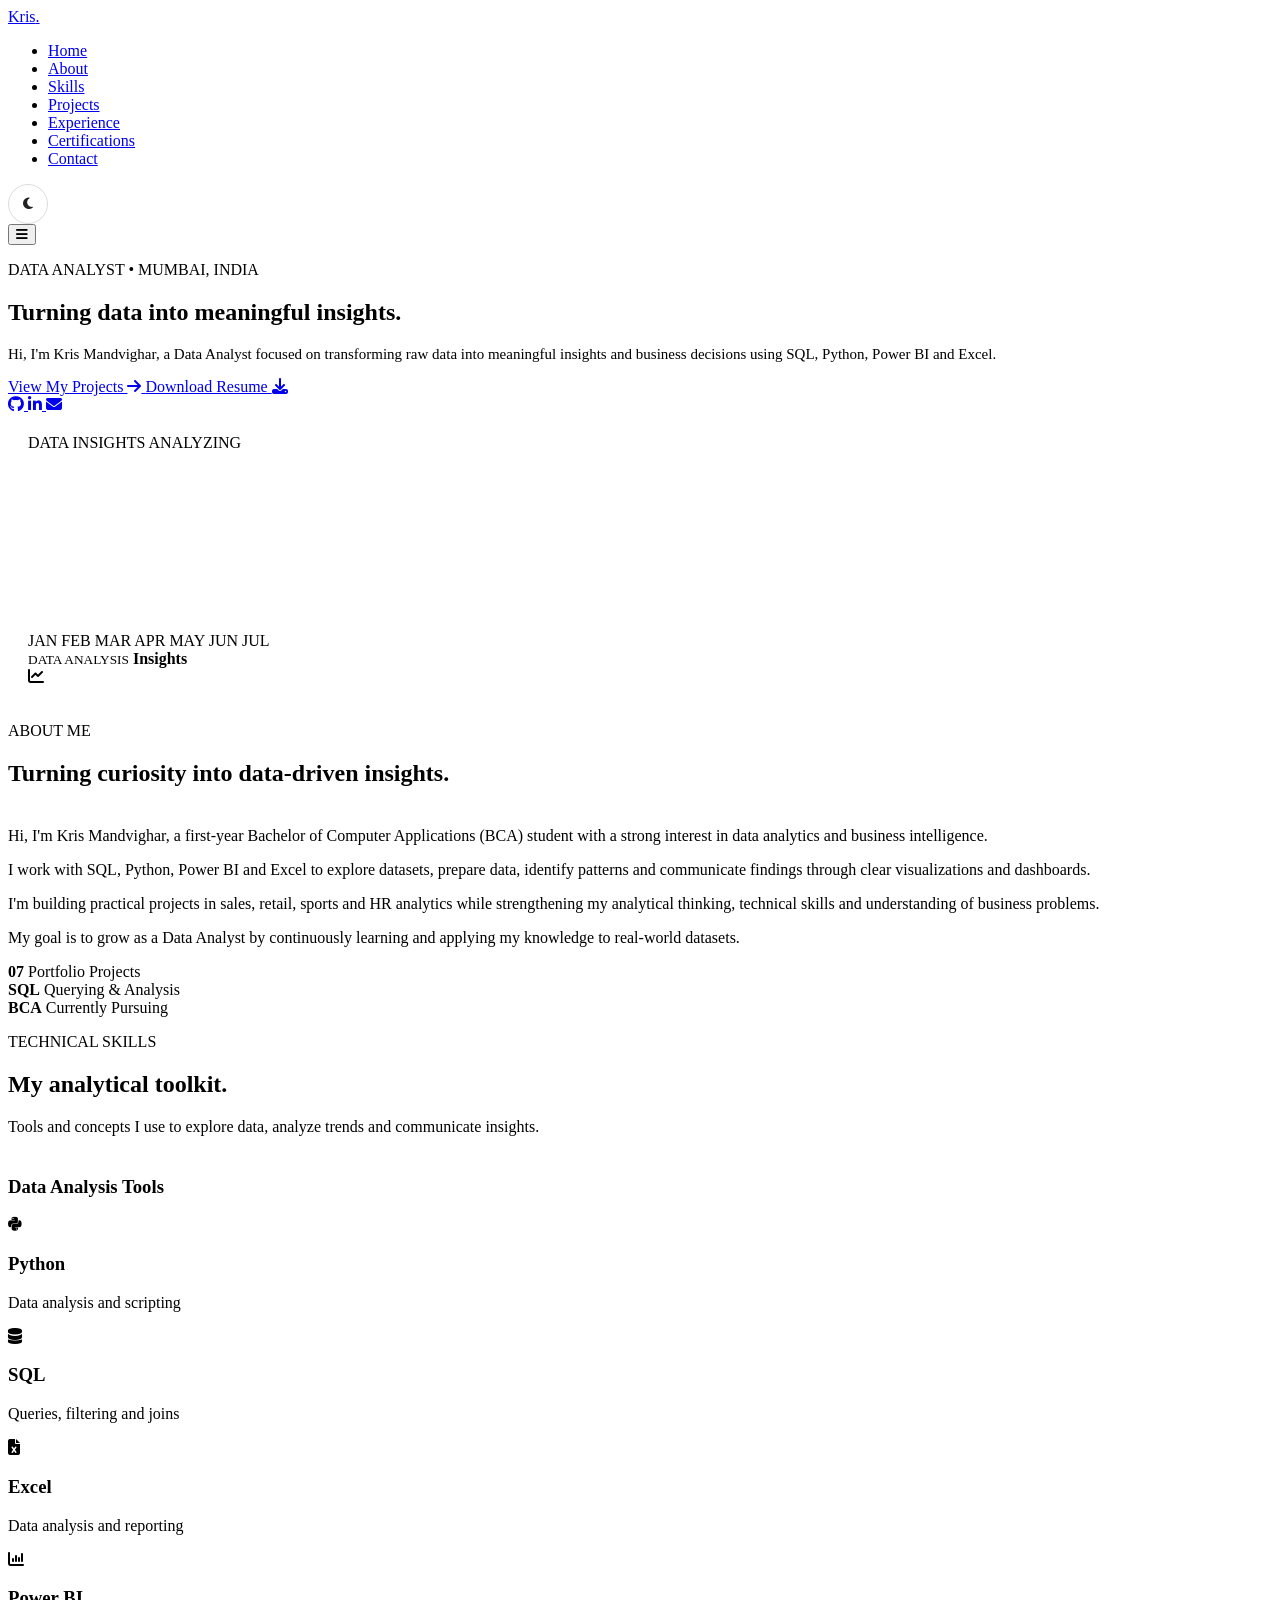
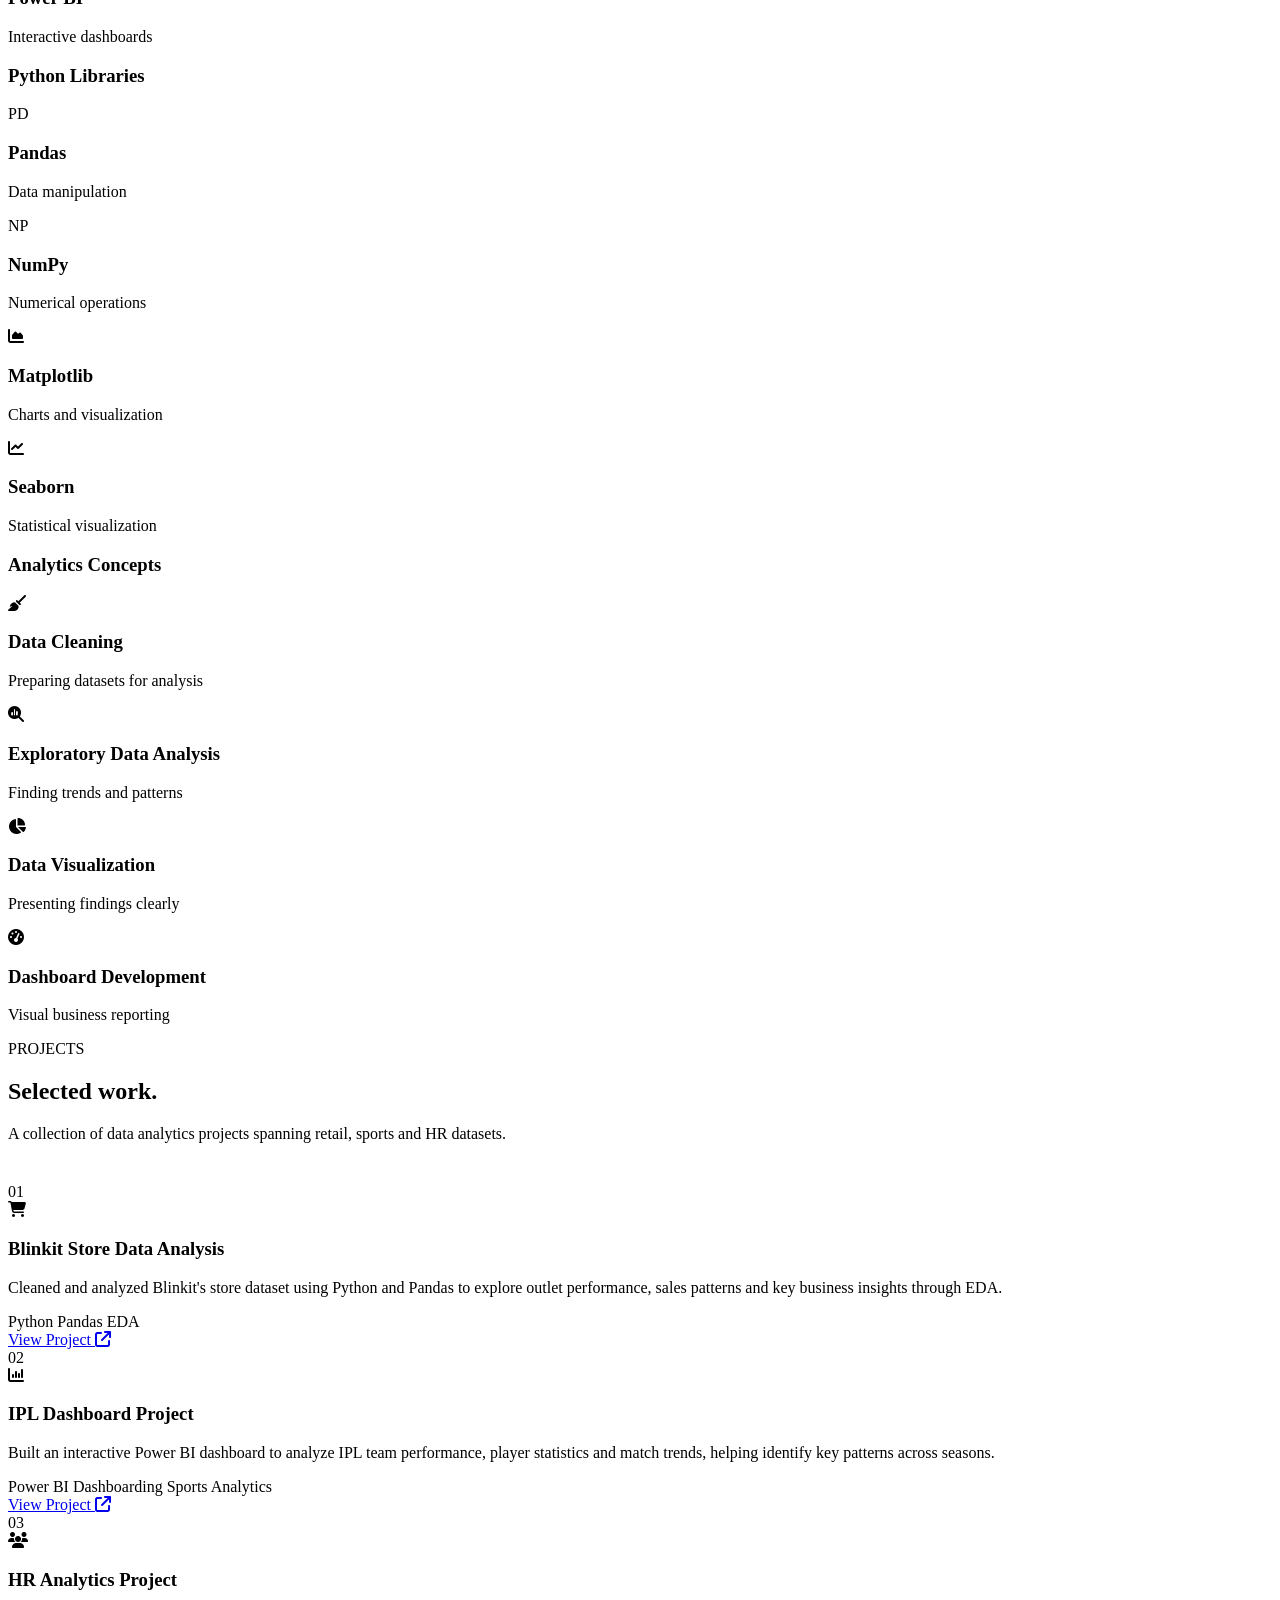
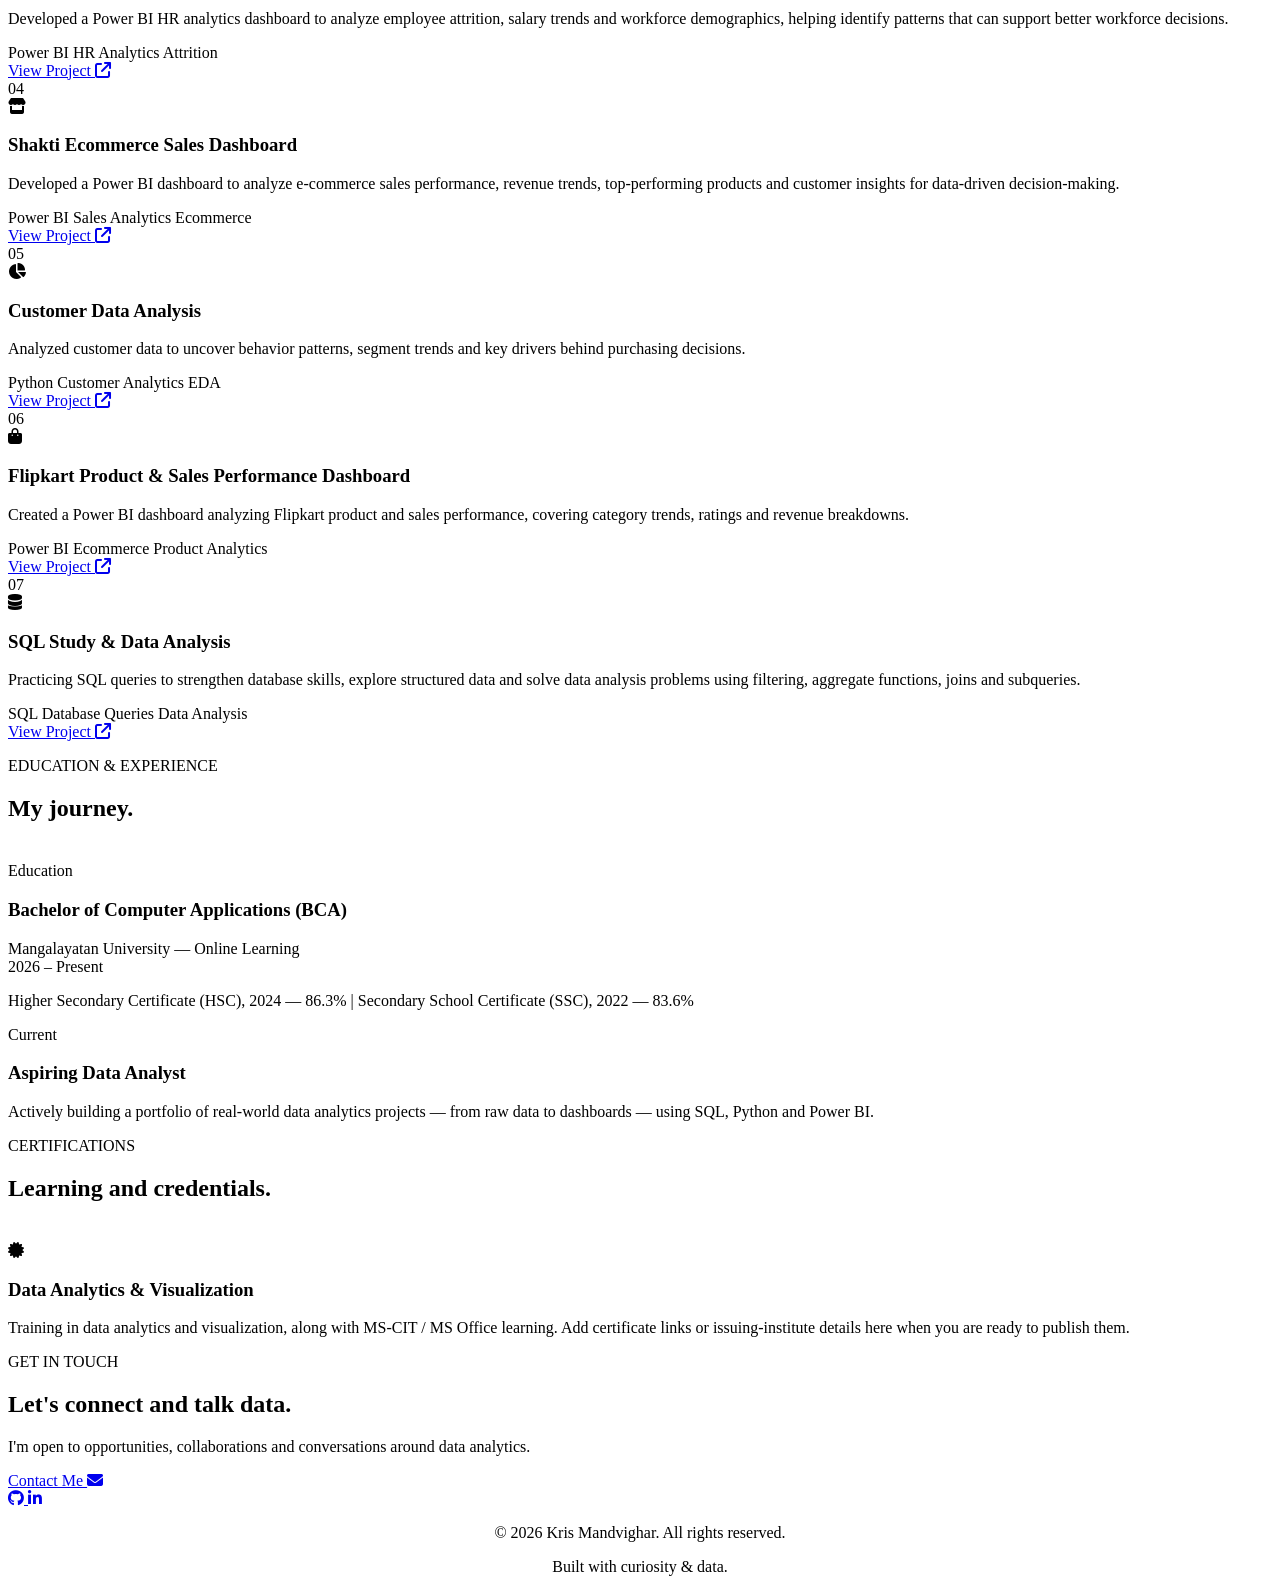
==== commit 609bbfa4: "Add files via upload" ====
--- a/index.html
+++ b/index.html
@@ -61,11 +61,11 @@
 
             <div class="nav-actions">
 
-                <button class="theme-toggle" id="themeToggle" aria-label="Toggle theme">
+                <button class="theme-toggle" id="themeToggle" type="button" aria-label="Switch to dark mode" aria-pressed="false">
                     <i class="fa-solid fa-moon"></i>
                 </button>
 
-                <button class="menu-btn" id="menuBtn" aria-label="Open menu">
+                <button class="menu-btn" id="menuBtn" type="button" aria-label="Open navigation menu" aria-expanded="false" aria-controls="navLinks">
                     <i class="fa-solid fa-bars"></i>
                 </button>
 
@@ -693,8 +693,6 @@
                     </article>
 
 
-                </div>
-
 <!-- PROJECT 7: SQL DATA ANALYSIS -->
 
 <article class="project-card reveal">
@@ -736,6 +734,12 @@
 
 </article>
 
+                </div><!-- /.projects-grid -->
+
+            </div><!-- /.container -->
+
+        </section><!-- /#projects -->
+
 
         <!-- ================= EXPERIENCE ================= -->
 
@@ -768,12 +772,17 @@
                                 Education
                             </span>
 
-                            <h3>Add your degree here</h3>
+                            <h3>Bachelor of Computer Applications (BCA)</h3>
 
                             <p>
-                                Replace this with your degree, institution
-                                and year — e.g. "B.Sc in Statistics, XYZ
-                                College, 2024".
+                                Mangalayatan University — Online Learning
+                                <br>
+                                2026 – Present
+                            </p>
+                            <p>
+                                Higher Secondary Certificate (HSC), 2024 —
+                                86.3% | Secondary School Certificate (SSC),
+                                2022 — 83.6%
                             </p>
 
                         </div>
@@ -835,10 +844,13 @@
                         <i class="fa-solid fa-certificate"></i>
                     </div>
 
-                    <h3>Certifications coming soon</h3>
+                    <h3>Data Analytics &amp; Visualization</h3>
 
                     <p>
-                        Certification details will be added here.
+                        Training in data analytics and visualization,
+                        along with MS-CIT / MS Office learning.
+                        Add certificate links or issuing-institute details
+                        here when you are ready to publish them.
                     </p>
 
                 </div>
@@ -917,7 +929,7 @@
     </footer>
 
 
-    <script src="script.js"></script>
+    <script src="script.js" defer></script>
 
 </body>
-</html>
+</html>
--- a/style.css
+++ b/style.css
@@ -1,739 +1,3 @@
-/* =========================
-   RESET
-========================= */
-
-* {
-    margin: 0;
-    padding: 0;
-    box-sizing: border-box;
-}
-
-html {
-    scroll-behavior: smooth;
-}
-
-body {
-    font-family: "Inter", sans-serif;
-    color: #101010;
-    background: #ffffff;
-    line-height: 1.6;
-}
-
-a {
-    text-decoration: none;
-    color: inherit;
-}
-
-button {
-    font-family: inherit;
-}
-
-.container {
-    width: min(1120px, 90%);
-    margin: auto;
-}
-
-
-/* =========================
-   VARIABLES
-========================= */
-
-:root {
-    --black: #0b0d0f;
-    --dark: #111417;
-    --white: #ffffff;
-    --gray: #6b7280;
-    --light-gray: #f5f6f7;
-    --border: #e7e8ea;
-    --accent: #9cff57;
-    --accent-dark: #75d837;
-}
-
-
-/* =========================
-   HEADER
-========================= */
-
-.header {
-    position: fixed;
-    top: 0;
-    width: 100%;
-    z-index: 1000;
-    background: rgba(255, 255, 255, 0.88);
-    backdrop-filter: blur(14px);
-    border-bottom: 1px solid rgba(0, 0, 0, 0.05);
-}
-
-.navbar {
-    height: 75px;
-    display: flex;
-    align-items: center;
-    justify-content: space-between;
-}
-
-.logo {
-    font-size: 25px;
-    font-weight: 800;
-    letter-spacing: -1px;
-}
-
-.logo span {
-    color: var(--accent-dark);
-}
-
-.nav-links {
-    display: flex;
-    gap: 28px;
-    list-style: none;
-}
-
-.nav-links a {
-    font-size: 14px;
-    font-weight: 500;
-    color: #444;
-    transition: 0.3s;
-}
-
-.nav-links a:hover {
-    color: #000;
-}
-
-.menu-btn {
-    display: none;
-    border: none;
-    background: none;
-    font-size: 22px;
-    cursor: pointer;
-}
-
-
-/* =========================
-   HERO
-========================= */
-
-.hero {
-    min-height: 100vh;
-    background:
-        radial-gradient(
-            circle at 80% 20%,
-            rgba(156, 255, 87, 0.12),
-            transparent 30%
-        ),
-        #ffffff;
-
-    display: flex;
-    align-items: center;
-    padding: 130px 0 80px;
-}
-
-.hero-content {
-    display: grid;
-    grid-template-columns: 1.1fr 0.9fr;
-    gap: 80px;
-    align-items: center;
-}
-
-.eyebrow {
-    font-size: 12px;
-    font-weight: 700;
-    letter-spacing: 2px;
-    color: #777;
-    margin-bottom: 20px;
-}
-
-.hero h1 {
-    font-size: clamp(48px, 6vw, 76px);
-    line-height: 1.02;
-    letter-spacing: -4px;
-    max-width: 700px;
-}
-
-.hero h1 span,
-.section-heading h2 span,
-.contact-content h2 span {
-    color: var(--accent-dark);
-}
-
-.hero-description {
-    color: var(--gray);
-    max-width: 600px;
-    margin: 28px 0;
-    font-size: 17px;
-}
-
-.hero-buttons {
-    display: flex;
-    gap: 14px;
-    flex-wrap: wrap;
-}
-
-.btn {
-    display: inline-flex;
-    align-items: center;
-    gap: 10px;
-    padding: 14px 20px;
-    border-radius: 7px;
-    font-size: 14px;
-    font-weight: 600;
-    transition: 0.3s;
-}
-
-.btn-primary {
-    background: #111;
-    color: white;
-}
-
-.btn-primary:hover {
-    background: var(--accent-dark);
-    color: #111;
-    transform: translateY(-2px);
-}
-
-.btn-secondary {
-    border: 1px solid #ddd;
-}
-
-.btn-secondary:hover {
-    border-color: #111;
-    transform: translateY(-2px);
-}
-
-.social-links {
-    display: flex;
-    gap: 15px;
-    margin-top: 28px;
-}
-
-.social-links a,
-.contact-socials a {
-    width: 42px;
-    height: 42px;
-    border: 1px solid #ddd;
-    border-radius: 50%;
-    display: grid;
-    place-items: center;
-    transition: 0.3s;
-}
-
-.social-links a:hover,
-.contact-socials a:hover {
-    background: #111;
-    color: white;
-    transform: translateY(-3px);
-}
-
-
-/* =========================
-   DATA CARD
-========================= */
-
-.data-card {
-    background: var(--black);
-    color: white;
-    border-radius: 18px;
-    padding: 28px;
-    box-shadow: 0 30px 70px rgba(0, 0, 0, 0.18);
-    transform: rotate(2deg);
-}
-
-.card-top {
-    display: flex;
-    justify-content: space-between;
-    font-size: 10px;
-    letter-spacing: 1.5px;
-    color: #aaa;
-}
-
-.status {
-    color: var(--accent);
-}
-
-.status span {
-    display: inline-block;
-    width: 6px;
-    height: 6px;
-    background: var(--accent);
-    border-radius: 50%;
-    margin-right: 5px;
-}
-
-.chart {
-    height: 230px;
-    display: flex;
-    align-items: end;
-    gap: 15px;
-    margin-top: 40px;
-}
-
-.bar {
-    flex: 1;
-    background: linear-gradient(
-        to top,
-        var(--accent-dark),
-        var(--accent)
-    );
-    border-radius: 5px 5px 0 0;
-}
-
-.bar-1 { height: 35%; }
-.bar-2 { height: 50%; }
-.bar-3 { height: 42%; }
-.bar-4 { height: 70%; }
-.bar-5 { height: 58%; }
-.bar-6 { height: 82%; }
-.bar-7 { height: 96%; }
-
-.chart-labels {
-    display: flex;
-    justify-content: space-between;
-    color: #666;
-    font-size: 8px;
-    margin-top: 8px;
-}
-
-.metric {
-    margin-top: 35px;
-    padding-top: 20px;
-    border-top: 1px solid #282d31;
-    display: flex;
-    align-items: center;
-    justify-content: space-between;
-}
-
-.metric small {
-    display: block;
-    color: #777;
-    font-size: 9px;
-}
-
-.metric strong {
-    font-size: 22px;
-}
-
-.metric-icon {
-    width: 45px;
-    height: 45px;
-    border-radius: 50%;
-    background: var(--accent);
-    color: #111;
-    display: grid;
-    place-items: center;
-}
-
-
-/* =========================
-   SECTIONS
-========================= */
-
-.section {
-    padding: 110px 0;
-}
-
-.section-dark {
-    background: var(--black);
-    color: white;
-}
-
-.section-light {
-    background: var(--light-gray);
-}
-
-.section-heading {
-    max-width: 700px;
-    margin-bottom: 60px;
-}
-
-.section-heading h2 {
-    font-size: clamp(36px, 5vw, 55px);
-    line-height: 1.1;
-    letter-spacing: -2px;
-}
-
-.heading-description {
-    margin-top: 20px;
-    color: var(--gray);
-}
-
-
-/* =========================
-   ABOUT
-========================= */
-
-.about-grid {
-    display: grid;
-    grid-template-columns: 1.2fr 0.8fr;
-    gap: 80px;
-}
-
-.about-text p {
-    font-size: 17px;
-    color: #555;
-    margin-bottom: 20px;
-}
-
-.about-stats {
-    display: grid;
-    gap: 15px;
-}
-
-.stat-card {
-    padding: 25px;
-    background: var(--light-gray);
-    border-radius: 12px;
-}
-
-.stat-card strong {
-    display: block;
-    font-size: 32px;
-}
-
-.stat-card span {
-    color: var(--gray);
-    font-size: 14px;
-}
-
-
-/* =========================
-   SKILLS
-========================= */
-
-.skills-grid {
-    display: grid;
-    grid-template-columns: repeat(4, 1fr);
-    gap: 15px;
-}
-
-.skill-card {
-    padding: 28px 22px;
-    border: 1px solid #292d30;
-    border-radius: 12px;
-    transition: 0.3s;
-}
-
-.skill-card:hover {
-    border-color: var(--accent);
-    transform: translateY(-6px);
-}
-
-.skill-icon {
-    width: 50px;
-    height: 50px;
-    display: grid;
-    place-items: center;
-    background: #1b1f22;
-    color: var(--accent);
-    border-radius: 10px;
-    margin-bottom: 22px;
-    font-size: 20px;
-    font-weight: 700;
-}
-
-.skill-card h3 {
-    margin-bottom: 5px;
-}
-
-.skill-card p {
-    color: #85898c;
-    font-size: 13px;
-}
-
-
-/* =========================
-   PROJECTS
-========================= */
-
-.projects-grid {
-    display: grid;
-    grid-template-columns: repeat(3, 1fr);
-    gap: 20px;
-}
-
-.project-card {
-    position: relative;
-    min-height: 420px;
-    border: 1px solid var(--border);
-    border-radius: 15px;
-    overflow: hidden;
-    transition: 0.35s;
-}
-
-.project-card:hover {
-    transform: translateY(-8px);
-    box-shadow: 0 20px 45px rgba(0, 0, 0, 0.08);
-}
-
-.project-number {
-    position: absolute;
-    top: 20px;
-    right: 20px;
-    color: #ccc;
-    font-size: 13px;
-}
-
-.project-content {
-    padding: 40px 28px;
-}
-
-.project-icon {
-    width: 55px;
-    height: 55px;
-    background: #111;
-    color: var(--accent);
-    display: grid;
-    place-items: center;
-    border-radius: 10px;
-    margin-bottom: 30px;
-}
-
-.project-content h3 {
-    font-size: 22px;
-    margin-bottom: 15px;
-}
-
-.project-content p {
-    color: var(--gray);
-    font-size: 14px;
-}
-
-.tags {
-    display: flex;
-    flex-wrap: wrap;
-    gap: 7px;
-    margin: 25px 0;
-}
-
-.tags span {
-    background: #f0f1f2;
-    padding: 5px 9px;
-    border-radius: 5px;
-    font-size: 10px;
-    font-weight: 600;
-}
-
-.project-link {
-    font-size: 13px;
-    font-weight: 700;
-}
-
-.project-link i {
-    margin-left: 5px;
-}
-
-
-/* =========================
-   TIMELINE
-========================= */
-
-.timeline {
-    position: relative;
-    max-width: 750px;
-    margin-left: 10px;
-}
-
-.timeline::before {
-    content: "";
-    position: absolute;
-    left: 6px;
-    top: 0;
-    bottom: 0;
-    width: 1px;
-    background: #d8d9db;
-}
-
-.timeline-item {
-    position: relative;
-    padding-left: 45px;
-    padding-bottom: 55px;
-}
-
-.timeline-dot {
-    position: absolute;
-    left: 0;
-    top: 5px;
-    width: 13px;
-    height: 13px;
-    background: var(--accent-dark);
-    border: 3px solid var(--light-gray);
-    border-radius: 50%;
-}
-
-.timeline-date {
-    color: var(--accent-dark);
-    font-size: 11px;
-    font-weight: 700;
-    letter-spacing: 1px;
-}
-
-.timeline-content h3 {
-    margin: 8px 0;
-    font-size: 22px;
-}
-
-.timeline-content p {
-    color: var(--gray);
-}
-
-
-/* =========================
-   CERTIFICATIONS
-========================= */
-
-.empty-card {
-    padding: 60px;
-    text-align: center;
-    border: 1px dashed #ccc;
-    border-radius: 15px;
-}
-
-.empty-icon {
-    font-size: 35px;
-    color: var(--accent-dark);
-    margin-bottom: 20px;
-}
-
-.empty-card p {
-    color: var(--gray);
-    margin-top: 8px;
-}
-
-
-/* =========================
-   CONTACT
-========================= */
-
-.contact-section {
-    background: var(--black);
-    color: white;
-    padding: 120px 0;
-    text-align: center;
-}
-
-.contact-content {
-    max-width: 700px;
-}
-
-.contact-content .eyebrow {
-    color: #777;
-}
-
-.contact-content h2 {
-    font-size: clamp(40px, 6vw, 65px);
-    line-height: 1.05;
-    letter-spacing: -3px;
-}
-
-.contact-content > p {
-    color: #85898c;
-    margin: 25px auto 35px;
-    max-width: 550px;
-}
-
-.contact-socials {
-    display: flex;
-    justify-content: center;
-    gap: 12px;
-    margin-top: 30px;
-}
-
-.contact-socials a {
-    border-color: #303438;
-}
-
-
-/* =========================
-   FOOTER
-========================= */
-
-footer {
-    background: #080a0c;
-    color: #777;
-    padding: 25px 0;
-    font-size: 12px;
-}
-
-.footer-content {
-    display: flex;
-    justify-content: space-between;
-}
-
-
-/* =========================
-   ANIMATION
-========================= */
-
-.reveal {
-    opacity: 0;
-    transform: translateY(30px);
-    transition: opacity 0.8s ease, transform 0.8s ease;
-}
-
-.reveal.active {
-    opacity: 1;
-    transform: translateY(0);
-}
-
-
-/* =========================
-   MOBILE
-========================= */
-
-@media (max-width: 900px) {
-
-    .nav-links {
-        position: absolute;
-        top: 75px;
-        left: 0;
-        width: 100%;
-        background: white;
-        flex-direction: column;
-        padding: 25px;
-        gap: 18px;
-        display: none;
-        border-bottom: 1px solid #eee;
-    }
-
-    .nav-links.active {
-        display: flex;
-    }
-
-    .menu-btn {
-        display: block;
-    }
-
-    .hero-content {
-        grid-template-columns: 1fr;
-        gap: 60px;
-    }
-
-    .hero-visual {
-        max-width: 600px;
-        width: 100%;
-    }
-
-    .about-grid {
-        grid-template-columns: 1fr;
-        gap: 40px;
-    }
-
-    .skills-grid {
-        grid-template-columns: repeat(2, 1fr);
-    }
-
-    .projects-grid {
-        grid-template-columns: 1fr;
-    }
-
-}
-
-
-@media (max-width: 600px) {
-
-    .section {
-        padding: 80px 0;
-    }
-
-    .hero {
-        padding-top: 110px;
     }
 
     .hero h1 {
@@ -894,113 +158,3 @@
 
 body.dark-theme .btn-secondary {
     border-color: #33383d;
-    color: #fff;
-}
-
-body.dark-theme .btn-secondary:hover {
-    border-color: var(--accent);
-}
-
-
-/* Social icons */
-
-body.dark-theme .social-links a {
-    border-color: #33383d;
-}
-
-body.dark-theme .social-links a:hover {
-    background: var(--accent);
-    color: #111;
-    border-color: var(--accent);
-}
-
-
-/* About */
-
-body.dark-theme .about-text p {
-    color: #9ca3a8;
-}
-
-body.dark-theme .stat-card {
-    background: #15191c;
-}
-
-body.dark-theme .stat-card span {
-    color: #85898c;
-}
-
-
-/* Projects */
-
-body.dark-theme .project-card {
-    border-color: #292e33;
-    background: #101315;
-}
-
-body.dark-theme .project-card:hover {
-    box-shadow: 0 20px 45px rgba(0, 0, 0, 0.35);
-}
-
-body.dark-theme .project-content p {
-    color: #92989d;
-}
-
-body.dark-theme .tags span {
-    background: #202529;
-    color: #c8cdd1;
-}
-
-
-/* Light sections */
-
-body.dark-theme .section-light {
-    background: #101315;
-}
-
-body.dark-theme .timeline::before {
-    background: #33383d;
-}
-
-body.dark-theme .timeline-dot {
-    border-color: #101315;
-}
-
-body.dark-theme .timeline-content p {
-    color: #92989d;
-}
-
-
-/* Certification */
-
-body.dark-theme .empty-card {
-    border-color: #33383d;
-}
-
-
-/* Footer */
-
-body.dark-theme footer {
-    background: #070809;
-}
-
-
-/* =========================
-   MOBILE NAV
-========================= */
-
-@media (max-width: 900px) {
-
-    .nav-actions {
-        margin-left: auto;
-    }
-
-    .nav-links {
-        background: #fff;
-    }
-
-    body.dark-theme .nav-links {
-        background: #0b0d0f;
-        border-bottom-color: #24282c;
-    }
-
-}
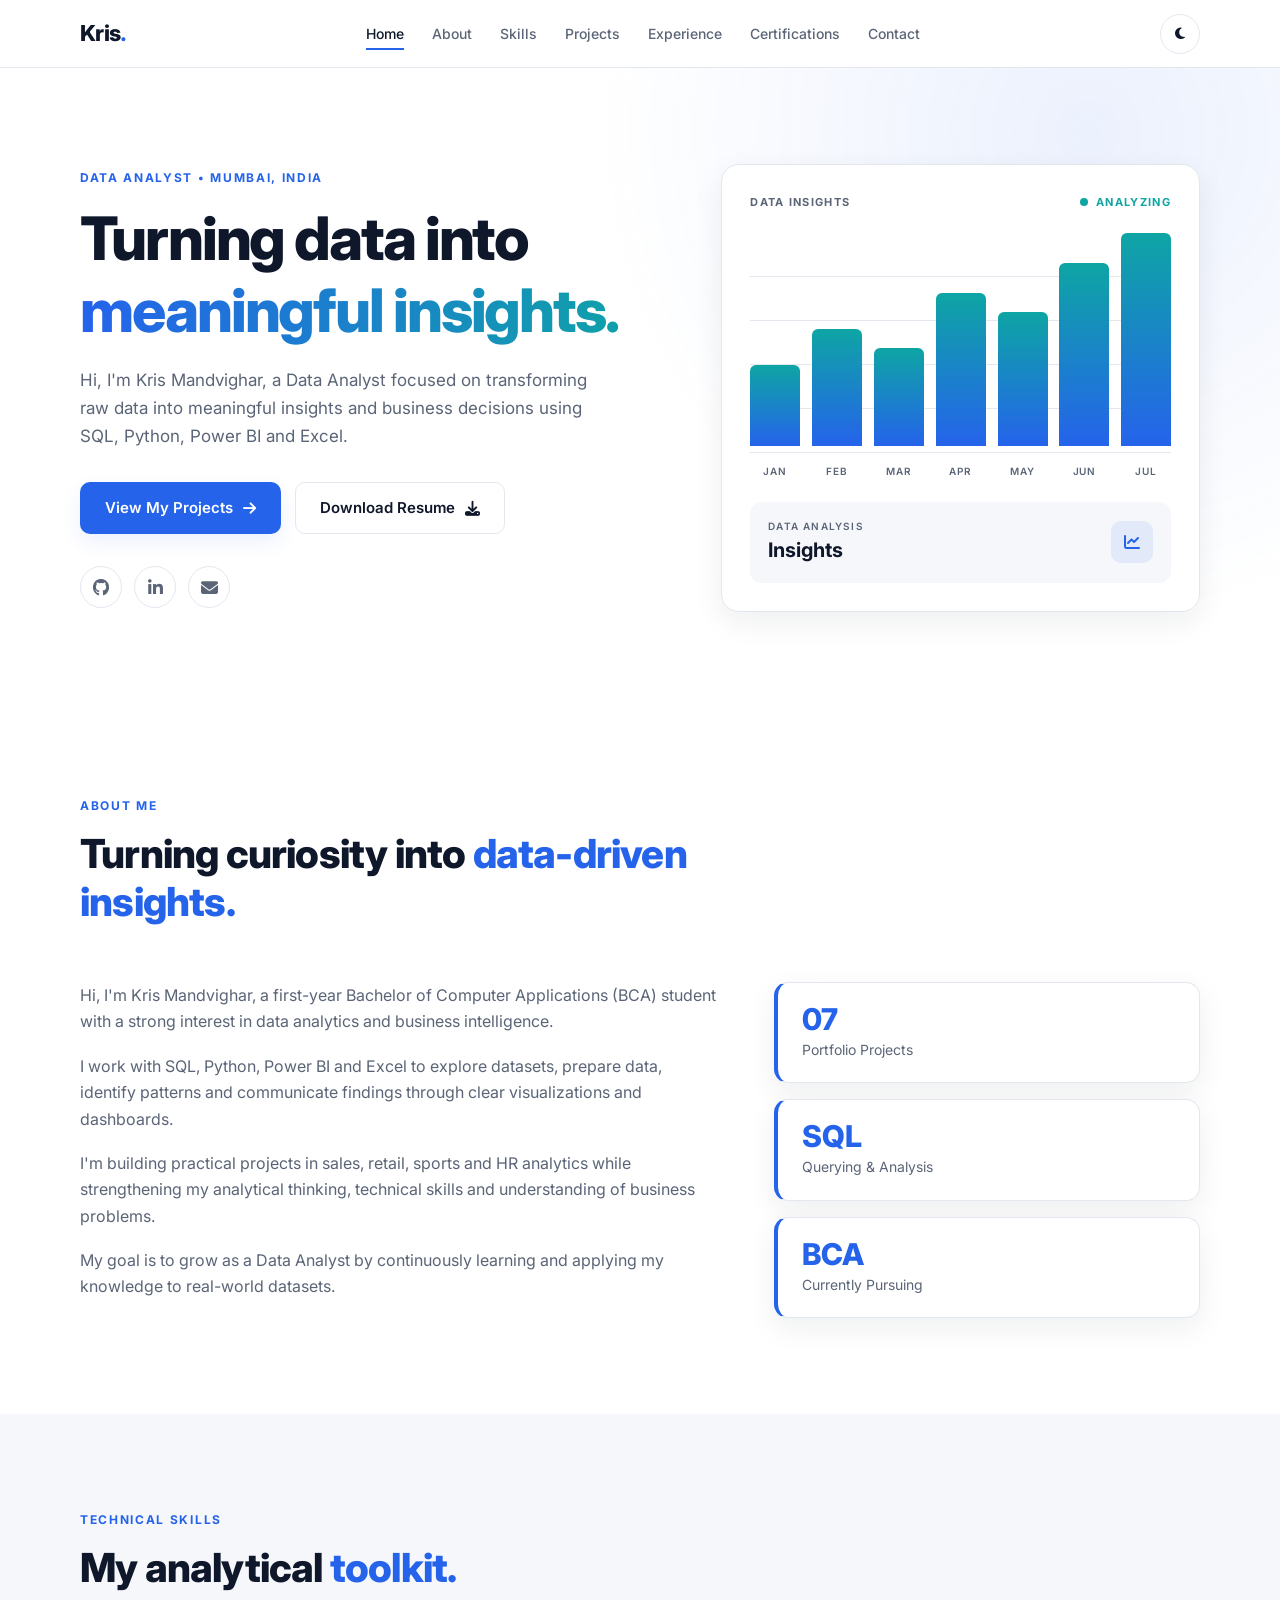
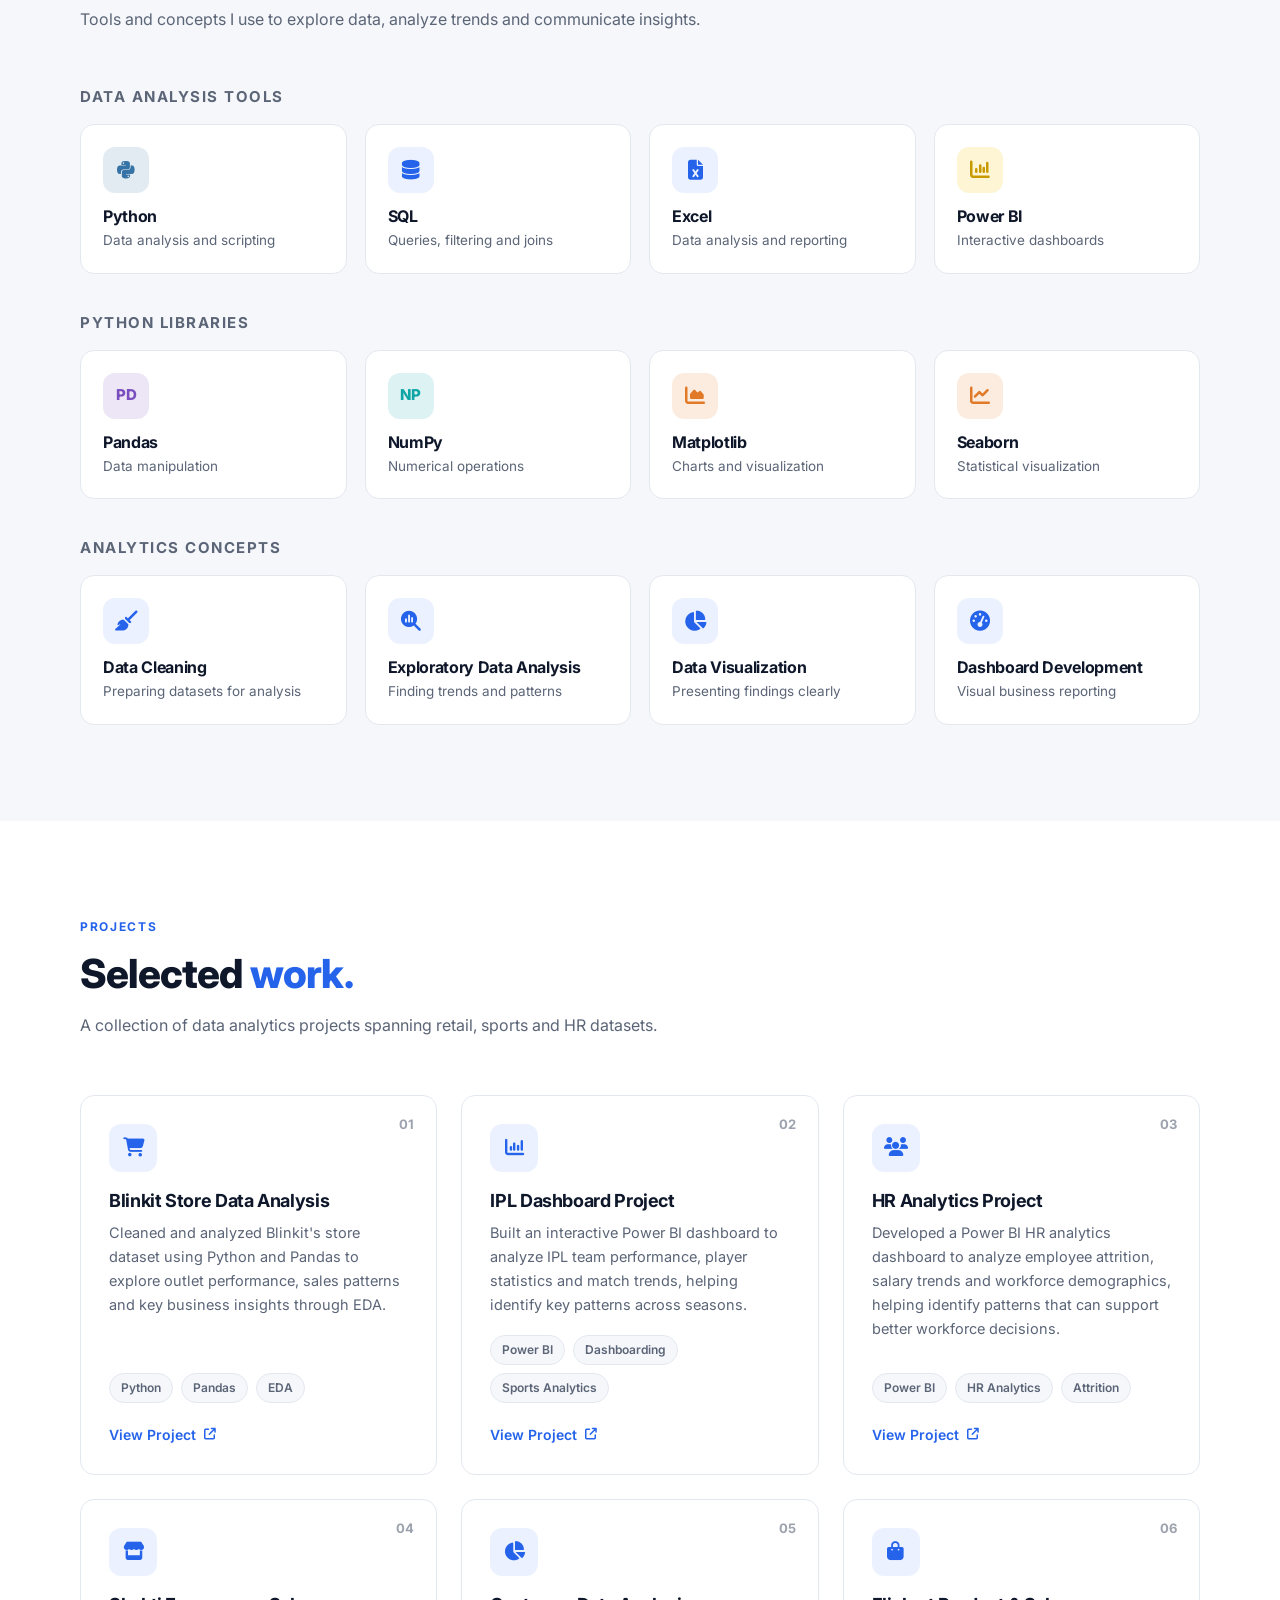
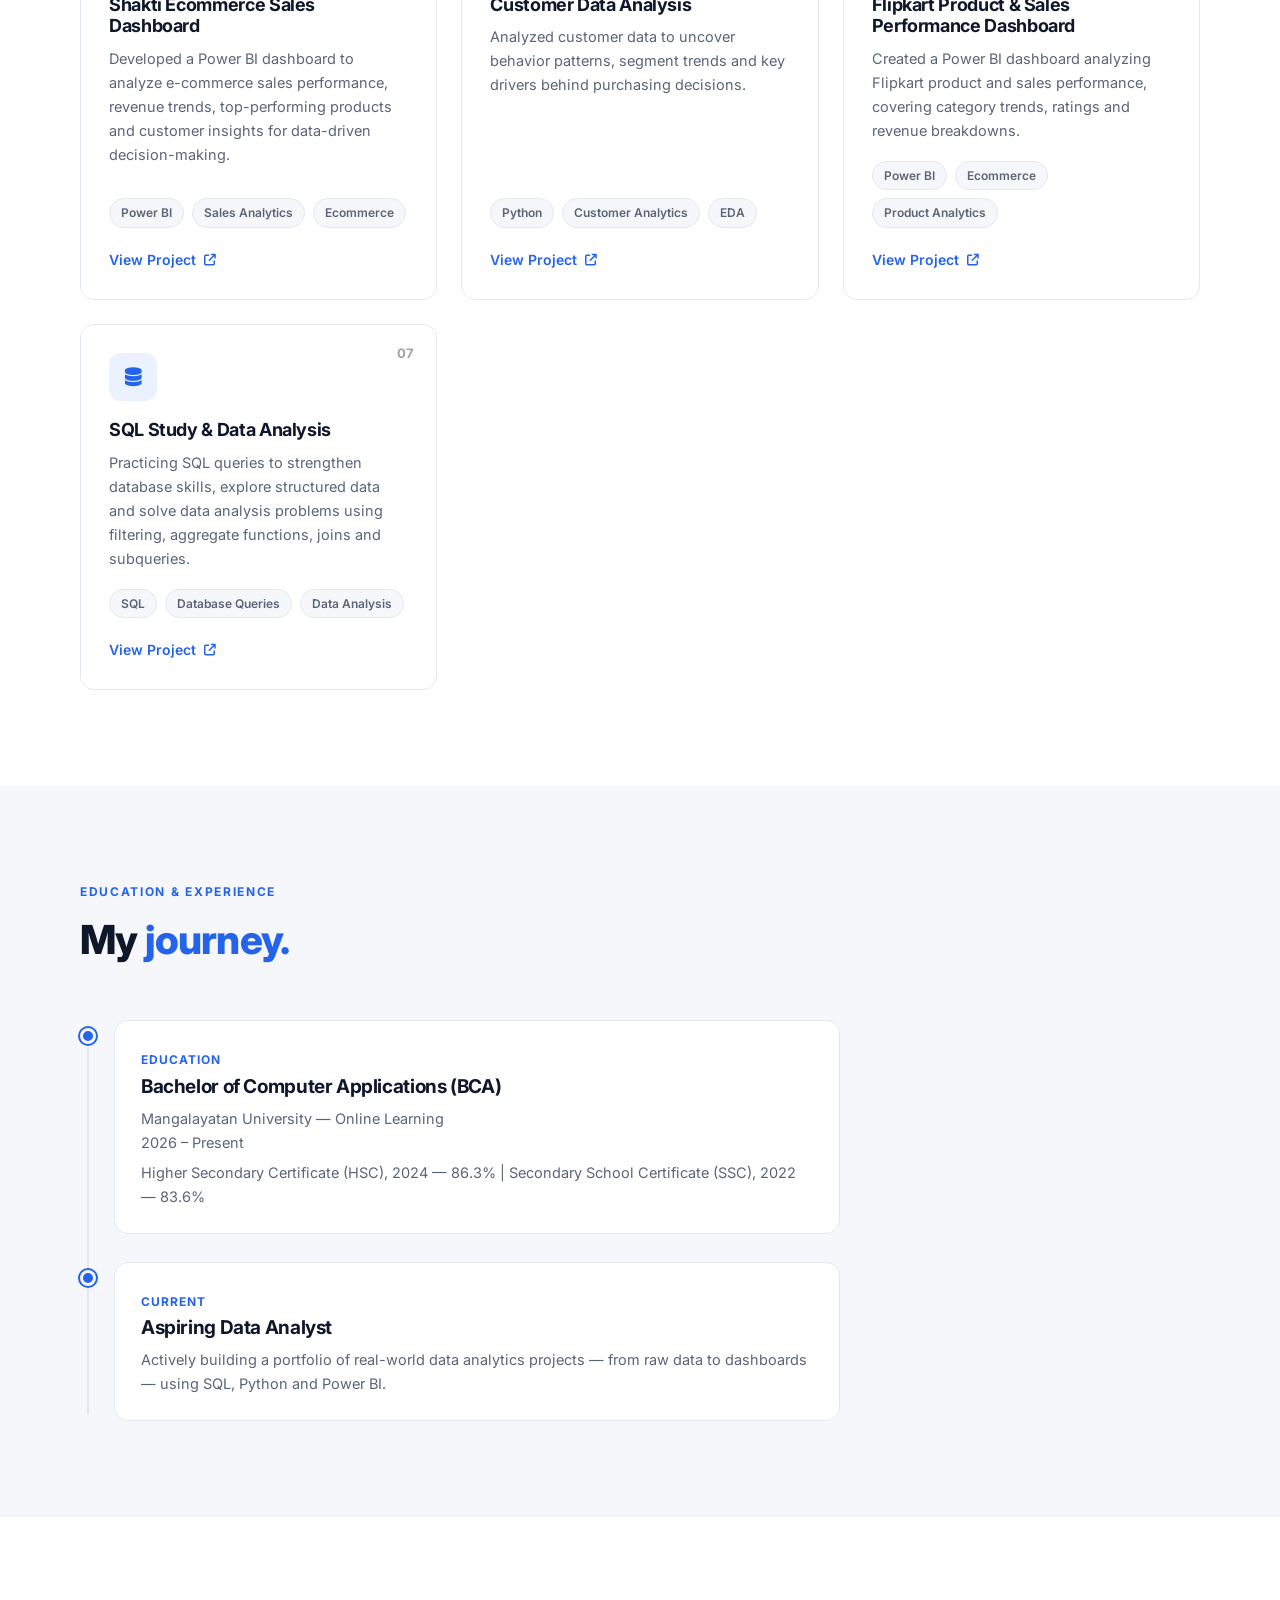
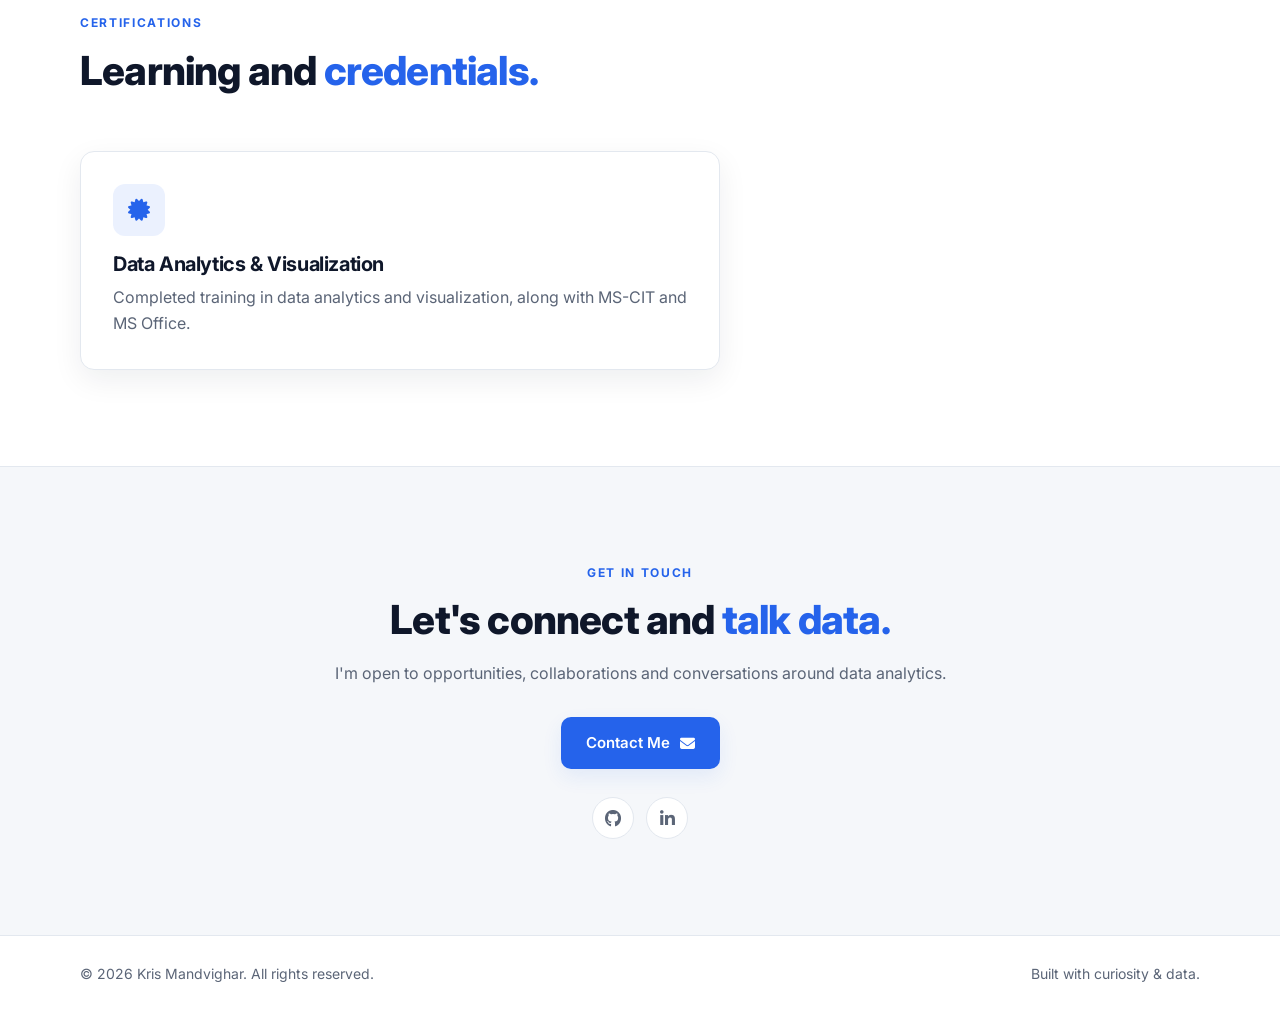
==== commit 838abf7d: "Add files via upload" ====
--- a/index.html
+++ b/index.html
@@ -1,935 +1,293 @@
 <!DOCTYPE html>
 <html lang="en">
 <head>
-    <meta charset="UTF-8">
-
-    <meta name="viewport" content="width=device-width, initial-scale=1.0">
-
-    <meta
-        name="description"
-        content="Kris Mandvighar - Data Analyst Portfolio. Explore my skills, projects and data analytics work in SQL, Python, Power BI and Excel."
-    >
-
-    <meta
-        name="keywords"
-        content="Kris Mandvighar, Data Analyst, Python, SQL, Power BI, Excel, Pandas, NumPy, Matplotlib, Seaborn"
-    >
-
-    <meta name="author" content="Kris Mandvighar">
-
-    <title>Kris Mandvighar | Data Analyst</title>
-
-    <link rel="preconnect" href="https://fonts.googleapis.com">
-    <link rel="preconnect" href="https://fonts.gstatic.com" crossorigin>
-
-    <link
-        href="https://fonts.googleapis.com/css2?family=Inter:wght@400;500;600;700;800&display=swap"
-        rel="stylesheet"
-    >
-
-    <link
-        rel="stylesheet"
-        href="https://cdnjs.cloudflare.com/ajax/libs/font-awesome/6.5.2/css/all.min.css"
-    >
-
-    <link rel="stylesheet" href="style.css">
+<meta charset="UTF-8">
+<meta name="viewport" content="width=device-width, initial-scale=1.0">
+<script>document.documentElement.classList.add('js');</script>
+<meta name="description" content="Kris Mandvighar - Data Analyst Portfolio. Explore my skills, projects and data analytics work in SQL, Python, Power BI and Excel.">
+<meta name="keywords" content="Kris Mandvighar, Data Analyst, Python, SQL, Power BI, Excel, Pandas, NumPy, Matplotlib, Seaborn">
+<meta name="author" content="Kris Mandvighar">
+<title>Kris Mandvighar | Data Analyst</title>
+<link rel="preconnect" href="https://fonts.googleapis.com">
+<link rel="preconnect" href="https://fonts.gstatic.com" crossorigin>
+<link href="https://fonts.googleapis.com/css2?family=Inter:wght@400;500;600;700;800&display=swap" rel="stylesheet">
+<link rel="stylesheet" href="https://cdnjs.cloudflare.com/ajax/libs/font-awesome/6.5.2/css/all.min.css">
+<link rel="stylesheet" href="style.css">
 </head>
-
 <body>
 
-    <!-- ================= NAVBAR ================= -->
-
-    <header class="header">
-
-        <nav class="navbar container">
-
-            <a href="#home" class="logo">
-                Kris<span>.</span>
-            </a>
-
-            <ul class="nav-links" id="navLinks">
-
-                <li><a href="#home">Home</a></li>
-                <li><a href="#about">About</a></li>
-                <li><a href="#skills">Skills</a></li>
-                <li><a href="#projects">Projects</a></li>
-                <li><a href="#experience">Experience</a></li>
-                <li><a href="#certifications">Certifications</a></li>
-                <li><a href="#contact">Contact</a></li>
-
-            </ul>
-
-            <div class="nav-actions">
-
-                <button class="theme-toggle" id="themeToggle" type="button" aria-label="Switch to dark mode" aria-pressed="false">
-                    <i class="fa-solid fa-moon"></i>
-                </button>
-
-                <button class="menu-btn" id="menuBtn" type="button" aria-label="Open navigation menu" aria-expanded="false" aria-controls="navLinks">
-                    <i class="fa-solid fa-bars"></i>
-                </button>
-
-            </div>
-
-        </nav>
-
-    </header>
-
-
-    <main>
-
-        <!-- ================= HERO ================= -->
-
-        <section class="hero" id="home">
-
-            <div class="container hero-content">
-
-                <div class="hero-text reveal">
-
-                    <p class="eyebrow">
-                        DATA ANALYST • MUMBAI, INDIA
-                    </p>
-
-                    <h1>
-                        Turning data into
-                        <span>meaningful insights.</span>
-                    </h1>
-
-                    <p class="hero-description">
-    Hi, I'm Kris Mandvighar, a Data Analyst focused on
-    transforming raw data into meaningful insights and
-    business decisions using SQL, Python, Power BI and Excel.
-                    </p>
-
-                    <div class="hero-buttons">
-
-                        <a href="#projects" class="btn btn-primary">
-                            View My Projects
-                            <i class="fa-solid fa-arrow-right"></i>
-                        </a>
-
-                        <a href="Resume.pdf"
-                           class="btn btn-secondary"
-                           download>
-                            Download Resume
-                            <i class="fa-solid fa-download"></i>
-                        </a>
-
-                    </div>
-
-                    <div class="social-links">
-
-                        <a href="https://github.com/krishmandvighar-hub"
-                           target="_blank"
-                           rel="noopener"
-                           aria-label="GitHub"
-                           title="GitHub">
-                            <i class="fa-brands fa-github"></i>
-                        </a>
-
-                        <a href="https://www.linkedin.com/in/kris-mandvighar-419732400"
-                           target="_blank"
-                           rel="noopener"
-                           aria-label="LinkedIn"
-                           title="LinkedIn">
-                            <i class="fa-brands fa-linkedin-in"></i>
-                        </a>
-
-                        <a href="mailto:krishmandvighar@gmail.com"
-                           aria-label="Email"
-                           title="Email">
-                            <i class="fa-solid fa-envelope"></i>
-                        </a>
-
-                    </div>
-
-                </div>
-
-
-                <div class="hero-visual reveal">
-
-                    <div class="data-card">
-
-                        <div class="card-top">
-                            <span>DATA INSIGHTS</span>
-
-                            <span class="status">
-                                <span></span>
-                                ANALYZING
-                            </span>
-                        </div>
-
-                        <div class="chart">
-
-                            <div class="bar bar-1"></div>
-                            <div class="bar bar-2"></div>
-                            <div class="bar bar-3"></div>
-                            <div class="bar bar-4"></div>
-                            <div class="bar bar-5"></div>
-                            <div class="bar bar-6"></div>
-                            <div class="bar bar-7"></div>
-
-                        </div>
-
-                        <div class="chart-labels">
-                            <span>JAN</span>
-                            <span>FEB</span>
-                            <span>MAR</span>
-                            <span>APR</span>
-                            <span>MAY</span>
-                            <span>JUN</span>
-                            <span>JUL</span>
-                        </div>
-
-                        <div class="metric">
-
-                            <div>
-                                <small>DATA ANALYSIS</small>
-                                <strong>Insights</strong>
-                            </div>
-
-                            <div class="metric-icon">
-                                <i class="fa-solid fa-chart-line"></i>
-                            </div>
-
-                        </div>
-
-                    </div>
-
-                </div>
-
-            </div>
-
-        </section>
-
-
- 
-<!-- ================= ABOUT ================= -->
-
+<!-- NAVBAR -->
+<header class="header">
+<nav class="navbar container">
+    <a href="#home" class="logo">Kris<span>.</span></a>
+    <ul class="nav-links" id="navLinks">
+        <li><a href="#home">Home</a></li>
+        <li><a href="#about">About</a></li>
+        <li><a href="#skills">Skills</a></li>
+        <li><a href="#projects">Projects</a></li>
+        <li><a href="#experience">Experience</a></li>
+        <li><a href="#certifications">Certifications</a></li>
+        <li><a href="#contact">Contact</a></li>
+    </ul>
+    <div class="nav-actions">
+        <button class="theme-toggle" id="themeToggle" type="button" aria-label="Switch to dark mode" aria-pressed="false"><i class="fa-solid fa-moon"></i></button>
+        <button class="menu-btn" id="menuBtn" type="button" aria-label="Open navigation menu" aria-expanded="false" aria-controls="navLinks"><i class="fa-solid fa-bars"></i></button>
+    </div>
+</nav>
+</header>
+
+<main>
+
+<!-- HERO -->
+<section class="hero" id="home">
+<div class="container hero-content">
+    <div class="hero-text reveal">
+        <p class="eyebrow">DATA ANALYST • MUMBAI, INDIA</p>
+        <h1>Turning data into <span>meaningful insights.</span></h1>
+        <p class="hero-description">Hi, I'm Kris Mandvighar, a Data Analyst focused on transforming raw data into meaningful insights and business decisions using SQL, Python, Power BI and Excel.</p>
+        <div class="hero-buttons">
+            <a href="#projects" class="btn btn-primary">View My Projects <i class="fa-solid fa-arrow-right"></i></a>
+            <a href="Resume.pdf" class="btn btn-secondary" download>Download Resume <i class="fa-solid fa-download"></i></a>
+        </div>
+        <div class="social-links">
+            <a href="https://github.com/krishmandvighar-hub" target="_blank" rel="noopener noreferrer" aria-label="GitHub" title="GitHub"><i class="fa-brands fa-github"></i></a>
+            <a href="https://www.linkedin.com/in/kris-mandvighar-419732400" target="_blank" rel="noopener noreferrer" aria-label="LinkedIn" title="LinkedIn"><i class="fa-brands fa-linkedin-in"></i></a>
+            <a href="mailto:krishmandvighar@gmail.com" aria-label="Email" title="Email"><i class="fa-solid fa-envelope"></i></a>
+        </div>
+    </div>
+    <div class="hero-visual reveal">
+        <div class="data-card">
+            <div class="card-top"><span>DATA INSIGHTS</span><span class="status"><span></span>ANALYZING</span></div>
+            <div class="chart">
+                <div class="bar bar-1"></div><div class="bar bar-2"></div><div class="bar bar-3"></div><div class="bar bar-4"></div><div class="bar bar-5"></div><div class="bar bar-6"></div><div class="bar bar-7"></div>
+            </div>
+            <div class="chart-labels"><span>JAN</span><span>FEB</span><span>MAR</span><span>APR</span><span>MAY</span><span>JUN</span><span>JUL</span></div>
+            <div class="metric">
+                <div><small>DATA ANALYSIS</small><strong>Insights</strong></div>
+                <div class="metric-icon"><i class="fa-solid fa-chart-line"></i></div>
+            </div>
+        </div>
+    </div>
+</div>
+</section>
+
+<!-- ABOUT -->
 <section class="section" id="about">
-
-    <div class="container">
-
-        <div class="section-heading reveal">
-
-            <p class="eyebrow">ABOUT ME</p>
-
-            <h2>
-                Turning curiosity into
-                <span>data-driven insights.</span>
-            </h2>
-
-        </div>
-
-        <div class="about-grid">
-
-            <div class="about-text reveal">
-
-                <p>
-                    Hi, I'm Kris Mandvighar, a first-year
-                    Bachelor of Computer Applications (BCA)
-                    student with a strong interest in data
-                    analytics and business intelligence.
-                </p>
-
-                <p>
-                    I work with SQL, Python, Power BI and Excel
-                    to explore datasets, prepare data, identify
-                    patterns and communicate findings through
-                    clear visualizations and dashboards.
-                </p>
-
-                <p>
-                    I'm building practical projects in sales,
-                    retail, sports and HR analytics while
-                    strengthening my analytical thinking,
-                    technical skills and understanding of
-                    business problems.
-                </p>
-
-                <p>
-                    My goal is to grow as a Data Analyst by
-                    continuously learning and applying my
-                    knowledge to real-world datasets.
-                </p>
-
-            </div>
-
-            <div class="about-stats reveal">
-
-                <div class="stat-card">
-                    <strong>07</strong>
-                    <span>Portfolio Projects</span>
-                </div>
-
-                <div class="stat-card">
-                    <strong>SQL</strong>
-                    <span>Querying &amp; Analysis</span>
-                </div>
-
-                <div class="stat-card">
-                    <strong>BCA</strong>
-                    <span>Currently Pursuing</span>
-                </div>
-
-            </div>
-
-        </div>
-
-    </div>
-
-</section>
-
-
-
-      
-<!-- ================= SKILLS ================= -->
-
+<div class="container">
+    <div class="section-heading reveal">
+        <p class="eyebrow">ABOUT ME</p>
+        <h2>Turning curiosity into <span>data-driven insights.</span></h2>
+    </div>
+    <div class="about-grid">
+        <div class="about-text reveal">
+            <p>Hi, I'm Kris Mandvighar, a first-year Bachelor of Computer Applications (BCA) student with a strong interest in data analytics and business intelligence.</p>
+            <p>I work with SQL, Python, Power BI and Excel to explore datasets, prepare data, identify patterns and communicate findings through clear visualizations and dashboards.</p>
+            <p>I'm building practical projects in sales, retail, sports and HR analytics while strengthening my analytical thinking, technical skills and understanding of business problems.</p>
+            <p>My goal is to grow as a Data Analyst by continuously learning and applying my knowledge to real-world datasets.</p>
+        </div>
+        <div class="about-stats reveal">
+            <div class="stat-card"><strong>07</strong><span>Portfolio Projects</span></div>
+            <div class="stat-card"><strong>SQL</strong><span>Querying &amp; Analysis</span></div>
+            <div class="stat-card"><strong>BCA</strong><span>Currently Pursuing</span></div>
+        </div>
+    </div>
+</div>
+</section>
+
+<!-- SKILLS -->
 <section class="section section-dark" id="skills">
-
-    <div class="container">
-
-        <div class="section-heading reveal">
-
-            <p class="eyebrow">TECHNICAL SKILLS</p>
-
-            <h2>
-                My analytical
-                <span>toolkit.</span>
-            </h2>
-
-            <p class="heading-description">
-                Tools and concepts I use to explore data,
-                analyze trends and communicate insights.
-            </p>
-
-        </div>
-
-        <!-- DATA ANALYSIS TOOLS -->
-
-        <h3 class="skills-category reveal">Data Analysis Tools</h3>
-
-        <div class="skills-grid">
-
-            <div class="skill-card reveal">
-                <div class="skill-icon python">
-                    <i class="fa-brands fa-python"></i>
-                </div>
-                <h3>Python</h3>
-                <p>Data analysis and scripting</p>
-            </div>
-
-            <div class="skill-card reveal">
-                <div class="skill-icon">
-                    <i class="fa-solid fa-database"></i>
-                </div>
-                <h3>SQL</h3>
-                <p>Queries, filtering and joins</p>
-            </div>
-
-            <div class="skill-card reveal">
-                <div class="skill-icon">
-                    <i class="fa-solid fa-file-excel"></i>
-                </div>
-                <h3>Excel</h3>
-                <p>Data analysis and reporting</p>
-            </div>
-
-            <div class="skill-card reveal">
-                <div class="skill-icon powerbi">
-                    <i class="fa-solid fa-chart-column"></i>
-                </div>
-                <h3>Power BI</h3>
-                <p>Interactive dashboards</p>
-            </div>
-
-        </div>
-
-        <!-- PYTHON LIBRARIES -->
-
-        <h3 class="skills-category reveal">Python Libraries</h3>
-
-        <div class="skills-grid">
-
-            <div class="skill-card reveal">
-                <div class="skill-icon pandas">
-                    <span>PD</span>
-                </div>
-                <h3>Pandas</h3>
-                <p>Data manipulation</p>
-            </div>
-
-            <div class="skill-card reveal">
-                <div class="skill-icon numpy">
-                    <span>NP</span>
-                </div>
-                <h3>NumPy</h3>
-                <p>Numerical operations</p>
-            </div>
-
-            <div class="skill-card reveal">
-                <div class="skill-icon matplotlib">
-                    <i class="fa-solid fa-chart-area"></i>
-                </div>
-                <h3>Matplotlib</h3>
-                <p>Charts and visualization</p>
-            </div>
-
-            <div class="skill-card reveal">
-                <div class="skill-icon matplotlib">
-                    <i class="fa-solid fa-chart-line"></i>
-                </div>
-                <h3>Seaborn</h3>
-                <p>Statistical visualization</p>
-            </div>
-
-        </div>
-
-        <!-- ANALYTICAL CONCEPTS -->
-
-        <h3 class="skills-category reveal">Analytics Concepts</h3>
-
-        <div class="skills-grid">
-
-            <div class="skill-card reveal">
-                <div class="skill-icon">
-                    <i class="fa-solid fa-broom"></i>
-                </div>
-                <h3>Data Cleaning</h3>
-                <p>Preparing datasets for analysis</p>
-            </div>
-
-            <div class="skill-card reveal">
-                <div class="skill-icon">
-                    <i class="fa-solid fa-magnifying-glass-chart"></i>
-                </div>
-                <h3>Exploratory Data Analysis</h3>
-                <p>Finding trends and patterns</p>
-            </div>
-
-            <div class="skill-card reveal">
-                <div class="skill-icon">
-                    <i class="fa-solid fa-chart-pie"></i>
-                </div>
-                <h3>Data Visualization</h3>
-                <p>Presenting findings clearly</p>
-            </div>
-
-            <div class="skill-card reveal">
-                <div class="skill-icon">
-                    <i class="fa-solid fa-gauge-high"></i>
-                </div>
-                <h3>Dashboard Development</h3>
-                <p>Visual business reporting</p>
-            </div>
-
-        </div>
-
-    </div>
-
-</section>
-
-
-
-        <!-- ================= PROJECTS ================= -->
-
-        <section class="section" id="projects">
-
-            <div class="container">
-
-                <div class="section-heading reveal">
-
-                    <p class="eyebrow">PROJECTS</p>
-
-                    <h2>
-                        Selected
-                        <span>work.</span>
-                    </h2>
-
-                    <p class="heading-description">
-                        A collection of data analytics projects spanning
-                        retail, sports and HR datasets.
-                    </p>
-
-                </div>
-
-
-                <div class="projects-grid">
-
-
-                    <!-- PROJECT 1 -->
-
-                    <article class="project-card reveal">
-
-                        <div class="project-number">01</div>
-
-                        <div class="project-content">
-
-                            <div class="project-icon">
-                                <i class="fa-solid fa-cart-shopping"></i>
-                            </div>
-
-                            <h3>Blinkit Store Data Analysis</h3>
-
-                            <p>
-    Cleaned and analyzed Blinkit's store dataset using
-    Python and Pandas to explore outlet performance,
-    sales patterns and key business insights through EDA.
-                            </p>
-                            <div class="tags">
-                                <span>Python</span>
-                                <span>Pandas</span>
-                                <span>EDA</span>
-                            </div>
-
-                            <a href="https://github.com/krishmandvighar-hub/Analysis_Projects/blob/main/Projects/blinkit_store_analysis.ipynb"
-                               target="_blank"
-                               rel="noopener"
-                               class="project-link">
-                                View Project
-                                <i class="fa-solid fa-arrow-up-right-from-square"></i>
-                            </a>
-
-                        </div>
-
-                    </article>
-
-
-                    <!-- PROJECT 2 -->
-
-                    <article class="project-card reveal">
-
-                        <div class="project-number">02</div>
-
-                        <div class="project-content">
-
-                            <div class="project-icon">
-                                <i class="fa-solid fa-chart-column"></i>
-                            </div>
-
-                            <h3>IPL Dashboard Project</h3>
-
-                            <p>
-    Built an interactive Power BI dashboard to analyze
-    IPL team performance, player statistics and match
-    trends, helping identify key patterns across seasons.
-                            </p>
-
-                            <div class="tags">
-                                <span>Power BI</span>
-                                <span>Dashboarding</span>
-                                <span>Sports Analytics</span>
-                            </div>
-
-                            <a href="https://github.com/krishmandvighar-hub/IPL-DASHBOARD-PROJECT"
-                               target="_blank"
-                               rel="noopener"
-                               class="project-link">
-                                View Project
-                                <i class="fa-solid fa-arrow-up-right-from-square"></i>
-                            </a>
-
-                        </div>
-
-                    </article>
-
-
-                    <!-- PROJECT 3 -->
-
-                    <article class="project-card reveal">
-
-                        <div class="project-number">03</div>
-
-                        <div class="project-content">
-
-                            <div class="project-icon">
-                                <i class="fa-solid fa-users"></i>
-                            </div>
-
-                            <h3>HR Analytics Project</h3>
-
-                            <p>
-    Developed a Power BI HR analytics dashboard to
-    analyze employee attrition, salary trends and
-    workforce demographics, helping identify patterns
-    that can support better workforce decisions.
-                            </p>
-
-                            <div class="tags">
-                                <span>Power BI</span>
-                                <span>HR Analytics</span>
-                                <span>Attrition</span>
-                            </div>
-
-                            <a href="https://github.com/krishmandvighar-hub/HR_ANALYTICS_PROJECT"
-                               target="_blank"
-                               rel="noopener"
-                               class="project-link">
-                                View Project
-                                <i class="fa-solid fa-arrow-up-right-from-square"></i>
-                            </a>
-
-                        </div>
-
-                    </article>
-
-
-                    <!-- PROJECT 4 -->
-
-                    <article class="project-card reveal">
-
-                        <div class="project-number">04</div>
-
-                        <div class="project-content">
-
-                            <div class="project-icon">
-                                <i class="fa-solid fa-store"></i>
-                            </div>
-
-                            <h3>Shakti Ecommerce Sales Dashboard</h3>
-
-                            <p>
-    Developed a Power BI dashboard to analyze
-    e-commerce sales performance, revenue trends,
-    top-performing products and customer insights
-    for data-driven decision-making.
-                            </p>
-
-                            <div class="tags">
-                                <span>Power BI</span>
-                                <span>Sales Analytics</span>
-                                <span>Ecommerce</span>
-                            </div>
-
-                            <a href="https://github.com/krishmandvighar-hub/PowerBI_Project"
-                               target="_blank"
-                               rel="noopener"
-                               class="project-link">
-                                View Project
-                                <i class="fa-solid fa-arrow-up-right-from-square"></i>
-                            </a>
-
-                        </div>
-
-                    </article>
-
-
-                    <!-- PROJECT 5 -->
-
-                    <article class="project-card reveal">
-
-                        <div class="project-number">05</div>
-
-                        <div class="project-content">
-
-                            <div class="project-icon">
-                                <i class="fa-solid fa-chart-pie"></i>
-                            </div>
-
-                            <h3>Customer Data Analysis</h3>
-
-                            <p>
-                                Analyzed customer data to uncover behavior
-                                patterns, segment trends and key drivers
-                                behind purchasing decisions.
-                            </p>
-
-                            <div class="tags">
-                                <span>Python</span>
-                                <span>Customer Analytics</span>
-                                <span>EDA</span>
-                            </div>
-
-                            <a href="https://github.com/krishmandvighar-hub/Analysis_Projects/blob/main/Projects/Customer_Analysis.ipynb"
-                               target="_blank"
-                               rel="noopener"
-                               class="project-link">
-                                View Project
-                                <i class="fa-solid fa-arrow-up-right-from-square"></i>
-                            </a>
-
-                        </div>
-
-                    </article>
-
-
-                    <!-- PROJECT 6 -->
-
-                    <article class="project-card reveal">
-
-                        <div class="project-number">06</div>
-
-                        <div class="project-content">
-
-                            <div class="project-icon">
-                                <i class="fa-solid fa-bag-shopping"></i>
-                            </div>
-
-                            <h3>Flipkart Product &amp; Sales Performance Dashboard</h3>
-
-                            <p>
-                                Created a Power BI dashboard analyzing
-                                Flipkart product and sales performance,
-                                covering category trends, ratings and revenue
-                                breakdowns.
-                            </p>
-
-                            <div class="tags">
-                                <span>Power BI</span>
-                                <span>Ecommerce</span>
-                                <span>Product Analytics</span>
-                            </div>
-
-                            <a href="https://github.com/krishmandvighar-hub/Flip-kart-Store-Project"
-                               target="_blank"
-                               rel="noopener"
-                               class="project-link">
-                                View Project
-                                <i class="fa-solid fa-arrow-up-right-from-square"></i>
-                            </a>
-
-                        </div>
-
-                    </article>
-
-
-<!-- PROJECT 7: SQL DATA ANALYSIS -->
-
-<article class="project-card reveal">
-
-    <div class="project-number">07</div>
-
-    <div class="project-content">
-
-        <div class="project-icon">
-            <i class="fa-solid fa-database"></i>
-        </div>
-
-        <h3>SQL Study &amp; Data Analysis</h3>
-
-        <p>
-            Practicing SQL queries to strengthen database
-            skills, explore structured data and solve
-            data analysis problems using filtering,
-            aggregate functions, joins and subqueries.
-        </p>
-
-        <div class="tags">
-            <span>SQL</span>
-            <span>Database Queries</span>
-            <span>Data Analysis</span>
-        </div>
-
-        <a href="https://github.com/krishmandvighar-hub/SQL_Study"
-           target="_blank"
-           rel="noopener noreferrer"
-           class="project-link">
-
-            View Project
-            <i class="fa-solid fa-arrow-up-right-from-square"></i>
-
-        </a>
-
-    </div>
-
-</article>
-
-                </div><!-- /.projects-grid -->
-
-            </div><!-- /.container -->
-
-        </section><!-- /#projects -->
-
-
-        <!-- ================= EXPERIENCE ================= -->
-
-        <section class="section section-light" id="experience">
-
-            <div class="container">
-
-                <div class="section-heading reveal">
-
-                    <p class="eyebrow">EDUCATION & EXPERIENCE</p>
-
-                    <h2>
-                        My
-                        <span>journey.</span>
-                    </h2>
-
-                </div>
-
-
-                <div class="timeline">
-
-
-                    <div class="timeline-item reveal">
-
-                        <div class="timeline-dot"></div>
-
-                        <div class="timeline-content">
-
-                            <span class="timeline-date">
-                                Education
-                            </span>
-
-                            <h3>Bachelor of Computer Applications (BCA)</h3>
-
-                            <p>
-                                Mangalayatan University — Online Learning
-                                <br>
-                                2026 – Present
-                            </p>
-                            <p>
-                                Higher Secondary Certificate (HSC), 2024 —
-                                86.3% | Secondary School Certificate (SSC),
-                                2022 — 83.6%
-                            </p>
-
-                        </div>
-
-                    </div>
-
-
-                    <div class="timeline-item reveal">
-
-                        <div class="timeline-dot"></div>
-
-                        <div class="timeline-content">
-
-                            <span class="timeline-date">
-                                Current
-                            </span>
-
-                            <h3>Aspiring Data Analyst</h3>
-
-                            <p>
-                                Actively building a portfolio of real-world
-                                data analytics projects — from raw data to
-                                dashboards — using SQL, Python and Power BI.
-                            </p>
-
-                        </div>
-
-                    </div>
-
-
-                </div>
-
-            </div>
-
-        </section>
-
-
-        <!-- ================= CERTIFICATIONS ================= -->
-
-        <section class="section" id="certifications">
-
-            <div class="container">
-
-                <div class="section-heading reveal">
-
-                    <p class="eyebrow">CERTIFICATIONS</p>
-
-                    <h2>
-                        Learning and
-                        <span>credentials.</span>
-                    </h2>
-
-                </div>
-
-
-                <div class="empty-card reveal">
-
-                    <div class="empty-icon">
-                        <i class="fa-solid fa-certificate"></i>
-                    </div>
-
-                    <h3>Data Analytics &amp; Visualization</h3>
-
-                    <p>
-                        Training in data analytics and visualization,
-                        along with MS-CIT / MS Office learning.
-                        Add certificate links or issuing-institute details
-                        here when you are ready to publish them.
-                    </p>
-
-                </div>
-
-            </div>
-
-        </section>
-
-
-        <!-- ================= CONTACT ================= -->
-
-        <section class="contact-section" id="contact">
-
-            <div class="container contact-content reveal">
-
-                <p class="eyebrow">GET IN TOUCH</p>
-
-                <h2>
-                    Let's connect and
-                    <span>talk data.</span>
-                </h2>
-
-                <p>
-                    I'm open to opportunities, collaborations and
-                    conversations around data analytics.
-                </p>
-
-                <a href="mailto:krishmandvighar@gmail.com"
-                   class="btn btn-primary">
-                    Contact Me
-                    <i class="fa-solid fa-envelope"></i>
-                </a>
-
-
-                <div class="contact-socials">
-
-                    <a href="https://github.com/krishmandvighar-hub"
-                       target="_blank"
-                       rel="noopener"
-                       aria-label="GitHub">
-                        <i class="fa-brands fa-github"></i>
-                    </a>
-
-                    <a href="https://www.linkedin.com/in/kris-mandvighar-419732400"
-                       target="_blank"
-                       rel="noopener"
-                       aria-label="LinkedIn">
-                        <i class="fa-brands fa-linkedin-in"></i>
-                    </a>
-
-                </div>
-
-            </div>
-
-        </section>
-
-    </main>
-
-
-    <!-- ================= FOOTER ================= -->
-
-    <footer>
-
-        <div class="container footer-content">
-
-            <p>
-                © <span id="year"></span> Kris Mandvighar. All rights reserved.
-            </p>
-
-            <p>
-                Built with curiosity &amp; data.
-            </p>
-
-        </div>
-
-    </footer>
-
-
-    <script src="script.js" defer></script>
-
+<div class="container">
+    <div class="section-heading reveal">
+        <p class="eyebrow">TECHNICAL SKILLS</p>
+        <h2>My analytical <span>toolkit.</span></h2>
+        <p class="heading-description">Tools and concepts I use to explore data, analyze trends and communicate insights.</p>
+    </div>
+
+    <h3 class="skills-category reveal">Data Analysis Tools</h3>
+    <div class="skills-grid">
+        <div class="skill-card reveal"><div class="skill-icon python"><i class="fa-brands fa-python"></i></div><h3>Python</h3><p>Data analysis and scripting</p></div>
+        <div class="skill-card reveal"><div class="skill-icon"><i class="fa-solid fa-database"></i></div><h3>SQL</h3><p>Queries, filtering and joins</p></div>
+        <div class="skill-card reveal"><div class="skill-icon"><i class="fa-solid fa-file-excel"></i></div><h3>Excel</h3><p>Data analysis and reporting</p></div>
+        <div class="skill-card reveal"><div class="skill-icon powerbi"><i class="fa-solid fa-chart-column"></i></div><h3>Power BI</h3><p>Interactive dashboards</p></div>
+    </div>
+
+    <h3 class="skills-category reveal">Python Libraries</h3>
+    <div class="skills-grid">
+        <div class="skill-card reveal"><div class="skill-icon pandas"><span>PD</span></div><h3>Pandas</h3><p>Data manipulation</p></div>
+        <div class="skill-card reveal"><div class="skill-icon numpy"><span>NP</span></div><h3>NumPy</h3><p>Numerical operations</p></div>
+        <div class="skill-card reveal"><div class="skill-icon matplotlib"><i class="fa-solid fa-chart-area"></i></div><h3>Matplotlib</h3><p>Charts and visualization</p></div>
+        <div class="skill-card reveal"><div class="skill-icon matplotlib"><i class="fa-solid fa-chart-line"></i></div><h3>Seaborn</h3><p>Statistical visualization</p></div>
+    </div>
+
+    <h3 class="skills-category reveal">Analytics Concepts</h3>
+    <div class="skills-grid">
+        <div class="skill-card reveal"><div class="skill-icon"><i class="fa-solid fa-broom"></i></div><h3>Data Cleaning</h3><p>Preparing datasets for analysis</p></div>
+        <div class="skill-card reveal"><div class="skill-icon"><i class="fa-solid fa-magnifying-glass-chart"></i></div><h3>Exploratory Data Analysis</h3><p>Finding trends and patterns</p></div>
+        <div class="skill-card reveal"><div class="skill-icon"><i class="fa-solid fa-chart-pie"></i></div><h3>Data Visualization</h3><p>Presenting findings clearly</p></div>
+        <div class="skill-card reveal"><div class="skill-icon"><i class="fa-solid fa-gauge-high"></i></div><h3>Dashboard Development</h3><p>Visual business reporting</p></div>
+    </div>
+</div>
+</section>
+
+<!-- PROJECTS -->
+<section class="section" id="projects">
+<div class="container">
+    <div class="section-heading reveal">
+        <p class="eyebrow">PROJECTS</p>
+        <h2>Selected <span>work.</span></h2>
+        <p class="heading-description">A collection of data analytics projects spanning retail, sports and HR datasets.</p>
+    </div>
+
+    <div class="projects-grid">
+
+        <article class="project-card reveal">
+            <div class="project-number">01</div>
+            <div class="project-content">
+                <div class="project-icon"><i class="fa-solid fa-cart-shopping"></i></div>
+                <h3>Blinkit Store Data Analysis</h3>
+                <p>Cleaned and analyzed Blinkit's store dataset using Python and Pandas to explore outlet performance, sales patterns and key business insights through EDA.</p>
+                <div class="tags"><span>Python</span><span>Pandas</span><span>EDA</span></div>
+                <a href="https://github.com/krishmandvighar-hub/Analysis_Projects/blob/main/Projects/blinkit_store_analysis.ipynb" target="_blank" rel="noopener noreferrer" class="project-link">View Project <i class="fa-solid fa-arrow-up-right-from-square"></i></a>
+            </div>
+        </article>
+
+        <article class="project-card reveal">
+            <div class="project-number">02</div>
+            <div class="project-content">
+                <div class="project-icon"><i class="fa-solid fa-chart-column"></i></div>
+                <h3>IPL Dashboard Project</h3>
+                <p>Built an interactive Power BI dashboard to analyze IPL team performance, player statistics and match trends, helping identify key patterns across seasons.</p>
+                <div class="tags"><span>Power BI</span><span>Dashboarding</span><span>Sports Analytics</span></div>
+                <a href="https://github.com/krishmandvighar-hub/IPL-DASHBOARD-PROJECT" target="_blank" rel="noopener noreferrer" class="project-link">View Project <i class="fa-solid fa-arrow-up-right-from-square"></i></a>
+            </div>
+        </article>
+
+        <article class="project-card reveal">
+            <div class="project-number">03</div>
+            <div class="project-content">
+                <div class="project-icon"><i class="fa-solid fa-users"></i></div>
+                <h3>HR Analytics Project</h3>
+                <p>Developed a Power BI HR analytics dashboard to analyze employee attrition, salary trends and workforce demographics, helping identify patterns that can support better workforce decisions.</p>
+                <div class="tags"><span>Power BI</span><span>HR Analytics</span><span>Attrition</span></div>
+                <a href="https://github.com/krishmandvighar-hub/HR_ANALYTICS_PROJECT" target="_blank" rel="noopener noreferrer" class="project-link">View Project <i class="fa-solid fa-arrow-up-right-from-square"></i></a>
+            </div>
+        </article>
+
+        <article class="project-card reveal">
+            <div class="project-number">04</div>
+            <div class="project-content">
+                <div class="project-icon"><i class="fa-solid fa-store"></i></div>
+                <h3>Shakti Ecommerce Sales Dashboard</h3>
+                <p>Developed a Power BI dashboard to analyze e-commerce sales performance, revenue trends, top-performing products and customer insights for data-driven decision-making.</p>
+                <div class="tags"><span>Power BI</span><span>Sales Analytics</span><span>Ecommerce</span></div>
+                <a href="https://github.com/krishmandvighar-hub/PowerBI_Project" target="_blank" rel="noopener noreferrer" class="project-link">View Project <i class="fa-solid fa-arrow-up-right-from-square"></i></a>
+            </div>
+        </article>
+
+        <article class="project-card reveal">
+            <div class="project-number">05</div>
+            <div class="project-content">
+                <div class="project-icon"><i class="fa-solid fa-chart-pie"></i></div>
+                <h3>Customer Data Analysis</h3>
+                <p>Analyzed customer data to uncover behavior patterns, segment trends and key drivers behind purchasing decisions.</p>
+                <div class="tags"><span>Python</span><span>Customer Analytics</span><span>EDA</span></div>
+                <a href="https://github.com/krishmandvighar-hub/Analysis_Projects/blob/main/Projects/Customer_Analysis.ipynb" target="_blank" rel="noopener noreferrer" class="project-link">View Project <i class="fa-solid fa-arrow-up-right-from-square"></i></a>
+            </div>
+        </article>
+
+        <article class="project-card reveal">
+            <div class="project-number">06</div>
+            <div class="project-content">
+                <div class="project-icon"><i class="fa-solid fa-bag-shopping"></i></div>
+                <h3>Flipkart Product &amp; Sales Performance Dashboard</h3>
+                <p>Created a Power BI dashboard analyzing Flipkart product and sales performance, covering category trends, ratings and revenue breakdowns.</p>
+                <div class="tags"><span>Power BI</span><span>Ecommerce</span><span>Product Analytics</span></div>
+                <a href="https://github.com/krishmandvighar-hub/Flip-kart-Store-Project" target="_blank" rel="noopener noreferrer" class="project-link">View Project <i class="fa-solid fa-arrow-up-right-from-square"></i></a>
+            </div>
+        </article>
+
+        <article class="project-card reveal">
+            <div class="project-number">07</div>
+            <div class="project-content">
+                <div class="project-icon"><i class="fa-solid fa-database"></i></div>
+                <h3>SQL Study &amp; Data Analysis</h3>
+                <p>Practicing SQL queries to strengthen database skills, explore structured data and solve data analysis problems using filtering, aggregate functions, joins and subqueries.</p>
+                <div class="tags"><span>SQL</span><span>Database Queries</span><span>Data Analysis</span></div>
+                <a href="https://github.com/krishmandvighar-hub/SQL_Study" target="_blank" rel="noopener noreferrer" class="project-link">View Project <i class="fa-solid fa-arrow-up-right-from-square"></i></a>
+            </div>
+        </article>
+
+    </div>
+</div>
+</section>
+
+<!-- EXPERIENCE -->
+<section class="section section-light" id="experience">
+<div class="container">
+    <div class="section-heading reveal">
+        <p class="eyebrow">EDUCATION &amp; EXPERIENCE</p>
+        <h2>My <span>journey.</span></h2>
+    </div>
+    <div class="timeline">
+        <div class="timeline-item reveal">
+            <div class="timeline-dot"></div>
+            <div class="timeline-content">
+                <span class="timeline-date">Education</span>
+                <h3>Bachelor of Computer Applications (BCA)</h3>
+                <p>Mangalayatan University — Online Learning<br>2026 – Present</p>
+                <p>Higher Secondary Certificate (HSC), 2024 — 86.3% | Secondary School Certificate (SSC), 2022 — 83.6%</p>
+            </div>
+        </div>
+        <div class="timeline-item reveal">
+            <div class="timeline-dot"></div>
+            <div class="timeline-content">
+                <span class="timeline-date">Current</span>
+                <h3>Aspiring Data Analyst</h3>
+                <p>Actively building a portfolio of real-world data analytics projects — from raw data to dashboards — using SQL, Python and Power BI.</p>
+            </div>
+        </div>
+    </div>
+</div>
+</section>
+
+<!-- CERTIFICATIONS -->
+<section class="section" id="certifications">
+<div class="container">
+    <div class="section-heading reveal">
+        <p class="eyebrow">CERTIFICATIONS</p>
+        <h2>Learning and <span>credentials.</span></h2>
+    </div>
+    <div class="empty-card reveal">
+        <div class="empty-icon"><i class="fa-solid fa-certificate"></i></div>
+        <h3>Data Analytics &amp; Visualization</h3>
+        <p>Completed training in data analytics and visualization, along with MS-CIT and MS Office.</p>
+    </div>
+</div>
+</section>
+
+<!-- CONTACT -->
+<section class="contact-section" id="contact">
+<div class="container contact-content reveal">
+    <p class="eyebrow">GET IN TOUCH</p>
+    <h2>Let's connect and <span>talk data.</span></h2>
+    <p>I'm open to opportunities, collaborations and conversations around data analytics.</p>
+    <a href="mailto:krishmandvighar@gmail.com" class="btn btn-primary">Contact Me <i class="fa-solid fa-envelope"></i></a>
+    <div class="contact-socials">
+        <a href="https://github.com/krishmandvighar-hub" target="_blank" rel="noopener noreferrer" aria-label="GitHub"><i class="fa-brands fa-github"></i></a>
+        <a href="https://www.linkedin.com/in/kris-mandvighar-419732400" target="_blank" rel="noopener noreferrer" aria-label="LinkedIn"><i class="fa-brands fa-linkedin-in"></i></a>
+    </div>
+</div>
+</section>
+
+</main>
+
+<footer>
+<div class="container footer-content">
+    <p>© <span id="year"></span> Kris Mandvighar. All rights reserved.</p>
+    <p>Built with curiosity &amp; data.</p>
+</div>
+</footer>
+
+<script src="script.js" defer></script>
 </body>
-</html>+</html>
--- a/style.css
+++ b/style.css
@@ -1,160 +1,304 @@
-    }
-
-    .hero h1 {
-        letter-spacing: -2px;
-    }
-
-    .hero-description {
-        font-size: 15px;
-    }
-
-    .hero-buttons {
-        flex-direction: column;
-        align-items: stretch;
-    }
-
-    .btn {
-        justify-content: center;
-    }
-
-    .data-card {
-        padding: 20px;
-        transform: none;
-    }
-
-    .chart {
-        height: 180px;
-    }
-
-    .skills-grid {
-        grid-template-columns: 1fr;
-    }
-
-    .section-heading {
-        margin-bottom: 40px;
-    }
-
-    .footer-content {
-        flex-direction: column;
-        gap: 8px;
-        text-align: center;
-    }
-
-}
-
-
-
-/* =========================
-   NAV ACTIONS
-========================= */
-
-.nav-actions {
-    display: flex;
-    align-items: center;
-    gap: 10px;
-}
-
-
-/* =========================
-   THEME TOGGLE
-========================= */
-
-.theme-toggle {
-    width: 40px;
-    height: 40px;
-
-    border: 1px solid #ddd;
-    border-radius: 50%;
-
-    background: transparent;
-    color: #222;
-
-    display: grid;
-    place-items: center;
-
-    cursor: pointer;
-
-    transition:
-        background 0.3s ease,
-        color 0.3s ease,
-        border-color 0.3s ease,
-        transform 0.3s ease;
-}
-
-.theme-toggle:hover {
-    background: #111;
-    color: white;
-    border-color: #111;
-    transform: rotate(15deg);
-}
-
-
-/* =========================
-   DARK THEME
-========================= */
-
-body.dark-theme {
-    background: #0b0d0f;
-    color: #f5f5f5;
-}
-
-
-/* Header */
-
-body.dark-theme .header {
-    background: rgba(11, 13, 15, 0.88);
-    border-bottom-color: #24282c;
-}
-
-body.dark-theme .nav-links a {
-    color: #aaa;
-}
-
-body.dark-theme .nav-links a:hover {
-    color: #fff;
-}
-
-body.dark-theme .logo {
-    color: #fff;
-}
-
-
-/* Theme button */
-
-body.dark-theme .theme-toggle {
-    border-color: #33383d;
-    color: var(--accent);
-}
-
-body.dark-theme .theme-toggle:hover {
-    background: var(--accent);
-    color: #111;
-    border-color: var(--accent);
-}
-
-
-/* Hero */
-
-body.dark-theme .hero {
-    background:
-        radial-gradient(
-            circle at 80% 20%,
-            rgba(156, 255, 87, 0.09),
-            transparent 30%
-        ),
-        #0b0d0f;
-}
-
-body.dark-theme .hero-description {
-    color: #9ca3a8;
-}
-
-body.dark-theme .eyebrow {
-    color: #85898c;
-}
-
-
-/* Buttons */
-
-body.dark-theme .btn-secondary {
-    border-color: #33383d;
+/* ==========================================
+   KRIS MANDVIGHAR — PORTFOLIO STYLES
+   Works with the existing index.html + script.js
+========================================== */
+
+:root {
+    --bg: #ffffff;
+    --bg-alt: #f5f7fa;
+    --surface: #ffffff;
+    --text: #0f172a;
+    --muted: #5b6577;
+    --border: #e3e8ef;
+    --accent: #2563eb;
+    --accent-2: #0ea5a4;
+    --accent-soft: rgba(37, 99, 235, 0.09);
+    --shadow: 0 10px 30px rgba(15, 23, 42, 0.07);
+    --radius: 14px;
+    --header-h: 68px;
+}
+
+body.dark-theme {
+    --bg: #0b1220;
+    --bg-alt: #0f1829;
+    --surface: #131d30;
+    --text: #e8edf6;
+    --muted: #93a0b8;
+    --border: #223049;
+    --accent: #4f8cff;
+    --accent-2: #2dd4bf;
+    --accent-soft: rgba(79, 140, 255, 0.13);
+    --shadow: 0 10px 30px rgba(0, 0, 0, 0.35);
+}
+
+*, *::before, *::after { box-sizing: border-box; margin: 0; padding: 0; }
+
+html { scroll-behavior: smooth; scroll-padding-top: var(--header-h); }
+
+body {
+    font-family: "Inter", system-ui, -apple-system, "Segoe UI", Roboto, sans-serif;
+    background: var(--bg);
+    color: var(--text);
+    line-height: 1.65;
+    -webkit-font-smoothing: antialiased;
+    transition: background 0.3s ease, color 0.3s ease;
+}
+
+a { color: inherit; text-decoration: none; }
+ul { list-style: none; }
+h1, h2, h3 { line-height: 1.2; letter-spacing: -0.02em; }
+
+:focus-visible { outline: 2px solid var(--accent); outline-offset: 3px; border-radius: 6px; }
+
+.container { width: min(1120px, 100% - 48px); margin-inline: auto; }
+
+.eyebrow {
+    font-size: 12px;
+    font-weight: 700;
+    letter-spacing: 0.14em;
+    text-transform: uppercase;
+    color: var(--accent);
+    margin-bottom: 14px;
+}
+
+/* ---------- Header ---------- */
+
+.header {
+    position: sticky;
+    top: 0;
+    z-index: 100;
+    height: var(--header-h);
+    background: color-mix(in srgb, var(--bg) 88%, transparent);
+    backdrop-filter: blur(12px);
+    -webkit-backdrop-filter: blur(12px);
+    border-bottom: 1px solid var(--border);
+}
+
+.navbar { height: 100%; display: flex; align-items: center; justify-content: space-between; gap: 24px; }
+
+.logo { font-size: 22px; font-weight: 800; letter-spacing: -0.03em; }
+.logo span { color: var(--accent); }
+
+.nav-links { display: flex; gap: 28px; }
+.nav-links a { font-size: 14px; font-weight: 500; color: var(--muted); padding: 6px 0; border-bottom: 2px solid transparent; transition: color 0.2s, border-color 0.2s; }
+.nav-links a:hover, .nav-links a[aria-current="location"] { color: var(--text); border-bottom-color: var(--accent); }
+
+.nav-actions { display: flex; align-items: center; gap: 10px; }
+
+.theme-toggle, .menu-btn {
+    width: 40px; height: 40px;
+    display: grid; place-items: center;
+    border: 1px solid var(--border);
+    border-radius: 50%;
+    background: var(--surface);
+    color: var(--text);
+    cursor: pointer;
+    transition: background 0.2s, color 0.2s, border-color 0.2s;
+}
+.theme-toggle:hover, .menu-btn:hover { background: var(--accent); border-color: var(--accent); color: #fff; }
+.menu-btn { display: none; }
+
+/* ---------- Buttons ---------- */
+
+.btn {
+    display: inline-flex; align-items: center; gap: 10px;
+    padding: 13px 24px;
+    border-radius: 10px;
+    font-size: 15px; font-weight: 600;
+    border: 1px solid transparent;
+    transition: transform 0.2s, box-shadow 0.2s, background 0.2s;
+}
+.btn:hover { transform: translateY(-2px); }
+.btn-primary { background: var(--accent); color: #fff; box-shadow: 0 8px 20px var(--accent-soft); }
+.btn-primary:hover { box-shadow: 0 10px 24px rgba(37, 99, 235, 0.3); }
+.btn-secondary { background: transparent; color: var(--text); border-color: var(--border); }
+.btn-secondary:hover { border-color: var(--accent); color: var(--accent); }
+
+/* ---------- Hero ---------- */
+
+.hero {
+    padding: 96px 0 88px;
+    background: radial-gradient(circle at 85% 10%, var(--accent-soft), transparent 40%), var(--bg);
+}
+.hero-content { display: grid; grid-template-columns: 1.1fr 0.9fr; gap: 56px; align-items: center; }
+.hero h1 { font-size: clamp(36px, 5.2vw, 60px); font-weight: 800; letter-spacing: -0.035em; margin-bottom: 20px; }
+.hero h1 span { display: block; background: linear-gradient(90deg, var(--accent), var(--accent-2)); -webkit-background-clip: text; background-clip: text; color: transparent; }
+.hero-description { font-size: 17px; color: var(--muted); max-width: 540px; margin-bottom: 32px; }
+.hero-buttons { display: flex; flex-wrap: wrap; gap: 14px; margin-bottom: 32px; }
+
+.social-links, .contact-socials { display: flex; gap: 12px; }
+.social-links a, .contact-socials a {
+    width: 42px; height: 42px; display: grid; place-items: center;
+    border: 1px solid var(--border); border-radius: 50%;
+    color: var(--muted); font-size: 17px; background: var(--surface);
+    transition: all 0.2s;
+}
+.social-links a:hover, .contact-socials a:hover { color: #fff; background: var(--accent); border-color: var(--accent); transform: translateY(-2px); }
+
+/* Hero data card */
+
+.data-card {
+    background: var(--surface);
+    border: 1px solid var(--border);
+    border-radius: 18px;
+    padding: 28px;
+    box-shadow: var(--shadow);
+}
+.card-top { display: flex; justify-content: space-between; align-items: center; font-size: 11px; font-weight: 700; letter-spacing: 0.12em; color: var(--muted); margin-bottom: 22px; }
+.status { display: inline-flex; align-items: center; gap: 8px; color: var(--accent-2); }
+.status span { width: 8px; height: 8px; border-radius: 50%; background: var(--accent-2); animation: pulse 1.8s infinite; }
+
+.chart { height: 220px; display: flex; align-items: flex-end; gap: 12px; padding-bottom: 6px; border-bottom: 1px solid var(--border);
+    background: repeating-linear-gradient(to top, transparent 0 43px, var(--border) 43px 44px); }
+.bar { flex: 1; border-radius: 6px 6px 0 0; background: linear-gradient(to top, var(--accent), var(--accent-2)); transform-origin: bottom; animation: grow 0.9s ease both; }
+.bar-1 { height: 38%; animation-delay: 0.05s; }
+.bar-2 { height: 55%; animation-delay: 0.1s; }
+.bar-3 { height: 46%; animation-delay: 0.15s; }
+.bar-4 { height: 72%; animation-delay: 0.2s; }
+.bar-5 { height: 63%; animation-delay: 0.25s; }
+.bar-6 { height: 86%; animation-delay: 0.3s; }
+.bar-7 { height: 100%; animation-delay: 0.35s; }
+
+.chart-labels { display: flex; justify-content: space-between; gap: 12px; font-size: 10px; font-weight: 600; color: var(--muted); letter-spacing: 0.08em; margin: 10px 0 22px; }
+.chart-labels span { flex: 1; text-align: center; }
+
+.metric { display: flex; justify-content: space-between; align-items: center; padding: 16px 18px; background: var(--bg-alt); border-radius: 12px; }
+.metric small { display: block; font-size: 10px; letter-spacing: 0.12em; color: var(--muted); font-weight: 600; }
+.metric strong { font-size: 20px; }
+.metric-icon { width: 42px; height: 42px; display: grid; place-items: center; border-radius: 10px; background: var(--accent-soft); color: var(--accent); }
+
+@keyframes grow { from { transform: scaleY(0); } to { transform: scaleY(1); } }
+@keyframes pulse { 0%, 100% { opacity: 1; } 50% { opacity: 0.3; } }
+
+/* ---------- Sections ---------- */
+
+.section { padding: 96px 0; }
+.section-dark, .section-light { background: var(--bg-alt); }
+.section-heading { max-width: 640px; margin-bottom: 56px; }
+.section-heading h2, .contact-content h2 { font-size: clamp(28px, 4vw, 40px); font-weight: 800; }
+.section-heading h2 span, .contact-content h2 span { color: var(--accent); }
+.heading-description { color: var(--muted); margin-top: 14px; }
+
+/* About */
+
+.about-grid { display: grid; grid-template-columns: 1.5fr 1fr; gap: 56px; align-items: start; }
+.about-text p { color: var(--muted); margin-bottom: 18px; font-size: 16px; }
+.about-stats { display: grid; gap: 16px; }
+.stat-card { background: var(--surface); border: 1px solid var(--border); border-left: 4px solid var(--accent); border-radius: var(--radius); padding: 20px 24px; box-shadow: var(--shadow); }
+.stat-card strong { display: block; font-size: 30px; font-weight: 800; color: var(--accent); line-height: 1.1; }
+.stat-card span { font-size: 14px; color: var(--muted); }
+
+/* Skills */
+
+.skills-category { font-size: 15px; font-weight: 700; text-transform: uppercase; letter-spacing: 0.1em; color: var(--muted); margin: 40px 0 18px; }
+.skills-category:first-of-type { margin-top: 0; }
+.skills-grid { display: grid; grid-template-columns: repeat(4, 1fr); gap: 18px; }
+.skill-card { background: var(--surface); border: 1px solid var(--border); border-radius: var(--radius); padding: 22px; transition: transform 0.25s, box-shadow 0.25s, border-color 0.25s; }
+.skill-card:hover { transform: translateY(-4px); box-shadow: var(--shadow); border-color: var(--accent); }
+.skill-card h3 { font-size: 16px; margin: 14px 0 4px; }
+.skill-card p { font-size: 13.5px; color: var(--muted); line-height: 1.5; }
+.skill-icon { width: 46px; height: 46px; display: grid; place-items: center; border-radius: 12px; background: var(--accent-soft); color: var(--accent); font-size: 20px; font-weight: 800; }
+.skill-icon.python { background: rgba(53, 114, 165, 0.14); color: #3572a5; }
+.skill-icon.powerbi { background: rgba(242, 200, 17, 0.18); color: #c99a00; }
+.skill-icon.pandas { background: rgba(120, 78, 190, 0.14); color: #7a4ebe; font-size: 15px; }
+.skill-icon.numpy { background: rgba(14, 165, 164, 0.14); color: var(--accent-2); font-size: 15px; }
+.skill-icon.matplotlib { background: rgba(234, 120, 40, 0.14); color: #e07a28; }
+
+/* Projects */
+
+.projects-grid { display: grid; grid-template-columns: repeat(3, 1fr); gap: 24px; }
+.project-card { position: relative; display: flex; background: var(--surface); border: 1px solid var(--border); border-radius: var(--radius); overflow: hidden; transition: transform 0.25s, box-shadow 0.25s, border-color 0.25s; }
+.project-card:hover { transform: translateY(-5px); box-shadow: var(--shadow); border-color: var(--accent); }
+.project-number { position: absolute; top: 18px; right: 22px; font-size: 13px; font-weight: 700; color: var(--muted); opacity: 0.6; }
+.project-content { display: flex; flex-direction: column; padding: 28px; width: 100%; }
+.project-icon { width: 48px; height: 48px; display: grid; place-items: center; border-radius: 12px; background: var(--accent-soft); color: var(--accent); font-size: 19px; margin-bottom: 18px; }
+.project-content h3 { font-size: 18px; margin-bottom: 10px; }
+.project-content > p { font-size: 14.5px; color: var(--muted); margin-bottom: 18px; flex-grow: 1; }
+.tags { display: flex; flex-wrap: wrap; gap: 8px; margin-bottom: 20px; }
+.tags span { font-size: 12px; font-weight: 600; padding: 4px 11px; border-radius: 999px; background: var(--bg-alt); color: var(--muted); border: 1px solid var(--border); }
+.project-link { display: inline-flex; align-items: center; gap: 8px; font-size: 14px; font-weight: 600; color: var(--accent); }
+.project-link i { font-size: 12px; transition: transform 0.2s; }
+.project-link:hover i { transform: translate(3px, -3px); }
+
+/* Timeline */
+
+.timeline { position: relative; max-width: 760px; padding-left: 34px; }
+.timeline::before { content: ""; position: absolute; left: 7px; top: 6px; bottom: 6px; width: 2px; background: var(--border); }
+.timeline-item { position: relative; margin-bottom: 28px; }
+.timeline-item:last-child { margin-bottom: 0; }
+.timeline-dot { position: absolute; left: -34px; top: 8px; width: 16px; height: 16px; border-radius: 50%; background: var(--accent); border: 3px solid var(--bg-alt); box-shadow: 0 0 0 2px var(--accent); }
+.timeline-content { background: var(--surface); border: 1px solid var(--border); border-radius: var(--radius); padding: 24px 26px; }
+.timeline-date { display: inline-block; font-size: 12px; font-weight: 700; letter-spacing: 0.08em; text-transform: uppercase; color: var(--accent); margin-bottom: 6px; }
+.timeline-content h3 { font-size: 19px; margin-bottom: 8px; }
+.timeline-content p { color: var(--muted); font-size: 14.5px; margin-top: 6px; }
+
+/* Certifications */
+
+.empty-card { max-width: 640px; background: var(--surface); border: 1px solid var(--border); border-radius: var(--radius); padding: 32px; box-shadow: var(--shadow); }
+.empty-icon { width: 52px; height: 52px; display: grid; place-items: center; border-radius: 12px; background: var(--accent-soft); color: var(--accent); font-size: 22px; margin-bottom: 16px; }
+.empty-card h3 { font-size: 20px; margin-bottom: 8px; }
+.empty-card p { color: var(--muted); }
+
+/* Contact */
+
+.contact-section { padding: 96px 0; background: var(--bg-alt); border-top: 1px solid var(--border); text-align: center; }
+.contact-content { max-width: 640px; }
+.contact-content > p:not(.eyebrow) { color: var(--muted); margin: 16px 0 30px; }
+.contact-socials { justify-content: center; margin-top: 28px; }
+
+/* Footer */
+
+footer { border-top: 1px solid var(--border); padding: 26px 0; font-size: 14px; color: var(--muted); }
+.footer-content { display: flex; justify-content: space-between; gap: 16px; flex-wrap: wrap; }
+
+/* ---------- Scroll reveal (only hidden when JS is running) ---------- */
+
+.js .reveal { opacity: 0; transform: translateY(24px); transition: opacity 0.7s ease, transform 0.7s ease; }
+.js .reveal.active { opacity: 1; transform: none; }
+
+/* ---------- Responsive ---------- */
+
+@media (max-width: 1024px) {
+    .skills-grid { grid-template-columns: repeat(2, 1fr); }
+    .projects-grid { grid-template-columns: repeat(2, 1fr); }
+}
+
+@media (max-width: 900px) {
+    .hero { padding: 64px 0; }
+    .hero-content, .about-grid { grid-template-columns: 1fr; gap: 40px; }
+    .about-stats { grid-template-columns: repeat(3, 1fr); }
+}
+
+@media (max-width: 768px) {
+    .menu-btn { display: grid; }
+    .nav-links {
+        position: absolute; top: var(--header-h); left: 0; right: 0;
+        flex-direction: column; gap: 0;
+        background: var(--bg); border-bottom: 1px solid var(--border);
+        padding: 8px 24px 16px; box-shadow: var(--shadow);
+        opacity: 0; visibility: hidden; transform: translateY(-8px);
+        transition: opacity 0.2s, transform 0.2s, visibility 0.2s;
+    }
+    .nav-links.active { opacity: 1; visibility: visible; transform: none; }
+    .nav-links a { display: block; padding: 12px 0; border-bottom: 1px solid var(--border); }
+    .section, .contact-section { padding: 64px 0; }
+    .section-heading { margin-bottom: 40px; }
+}
+
+@media (max-width: 600px) {
+    .container { width: calc(100% - 36px); }
+    .hero h1 { letter-spacing: -0.03em; }
+    .hero-description { font-size: 15px; }
+    .hero-buttons { flex-direction: column; align-items: stretch; }
+    .btn { justify-content: center; }
+    .data-card { padding: 20px; }
+    .chart { height: 180px; }
+    .skills-grid, .projects-grid { grid-template-columns: 1fr; }
+    .about-stats { grid-template-columns: 1fr; }
+    .footer-content { flex-direction: column; align-items: center; gap: 6px; text-align: center; }
+}
+
+@media (prefers-reduced-motion: reduce) {
+    html { scroll-behavior: auto; }
+    *, *::before, *::after { animation: none !important; transition: none !important; }
+}
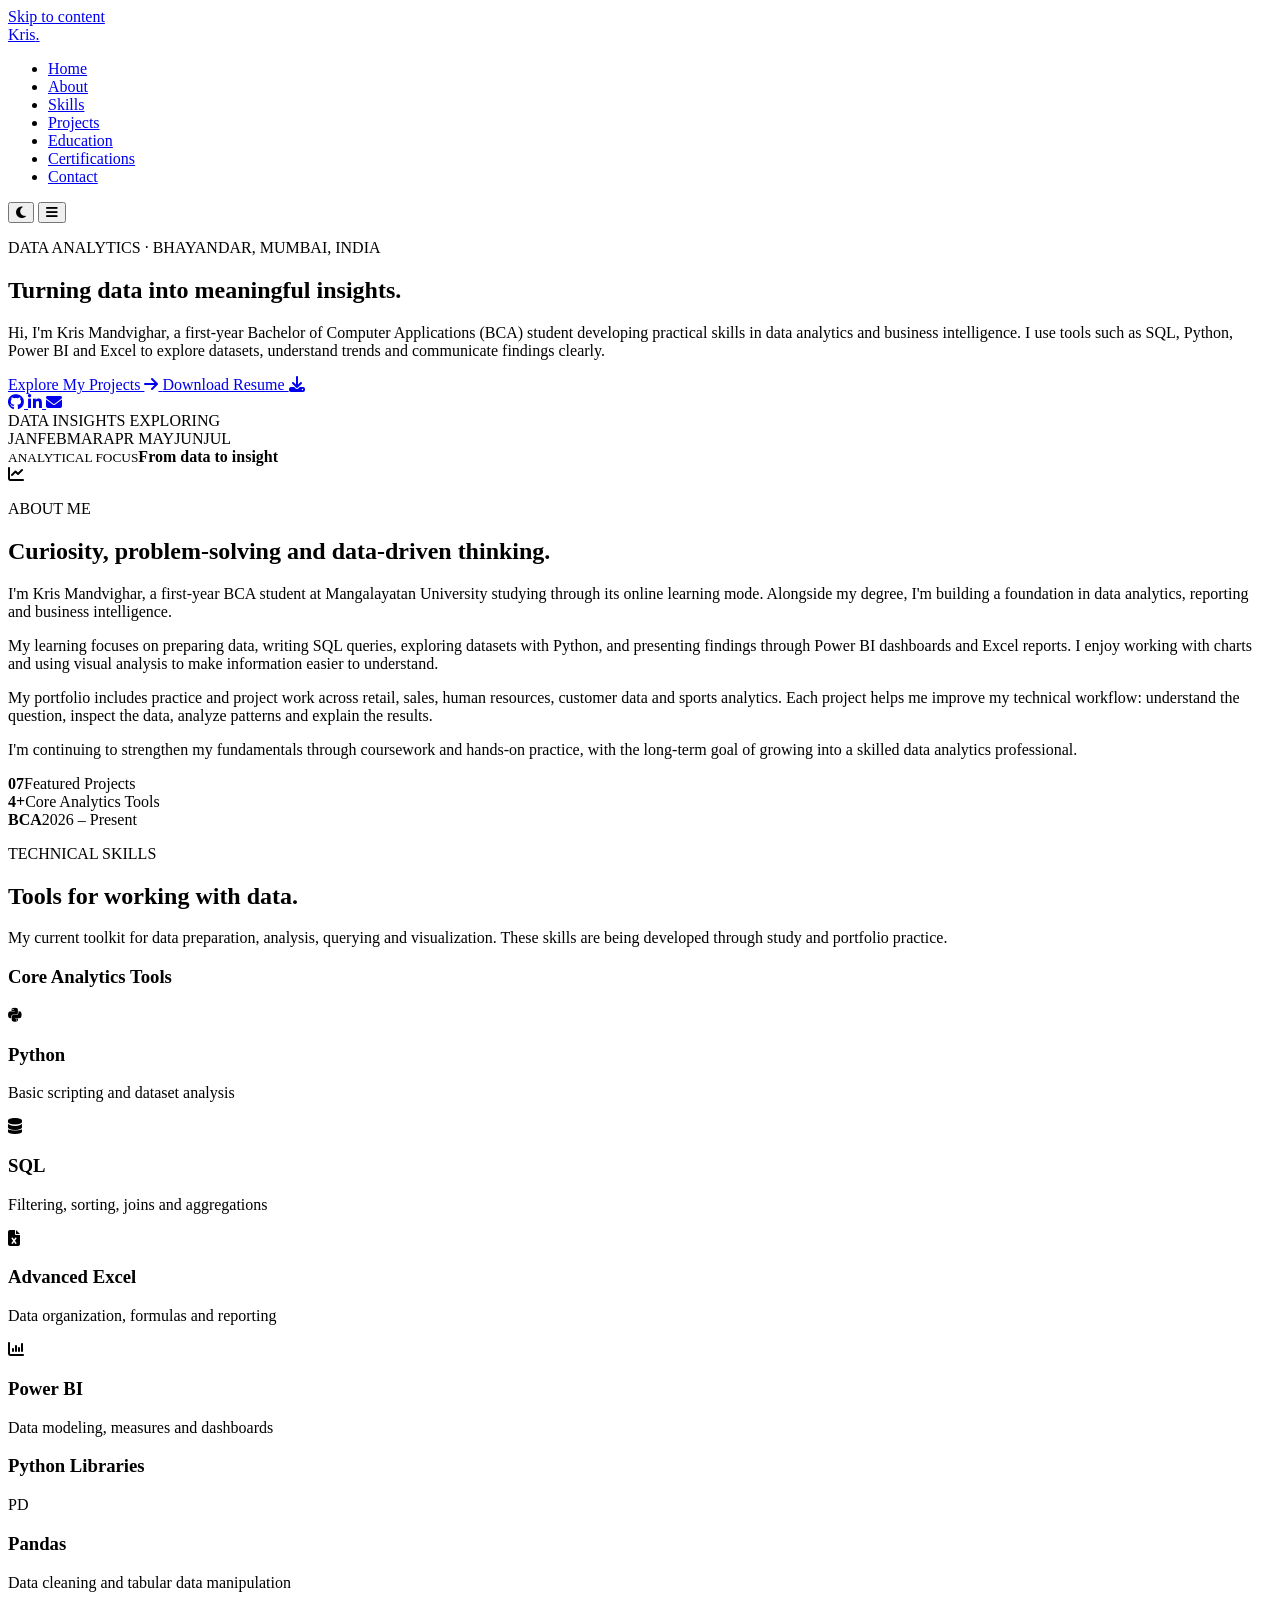
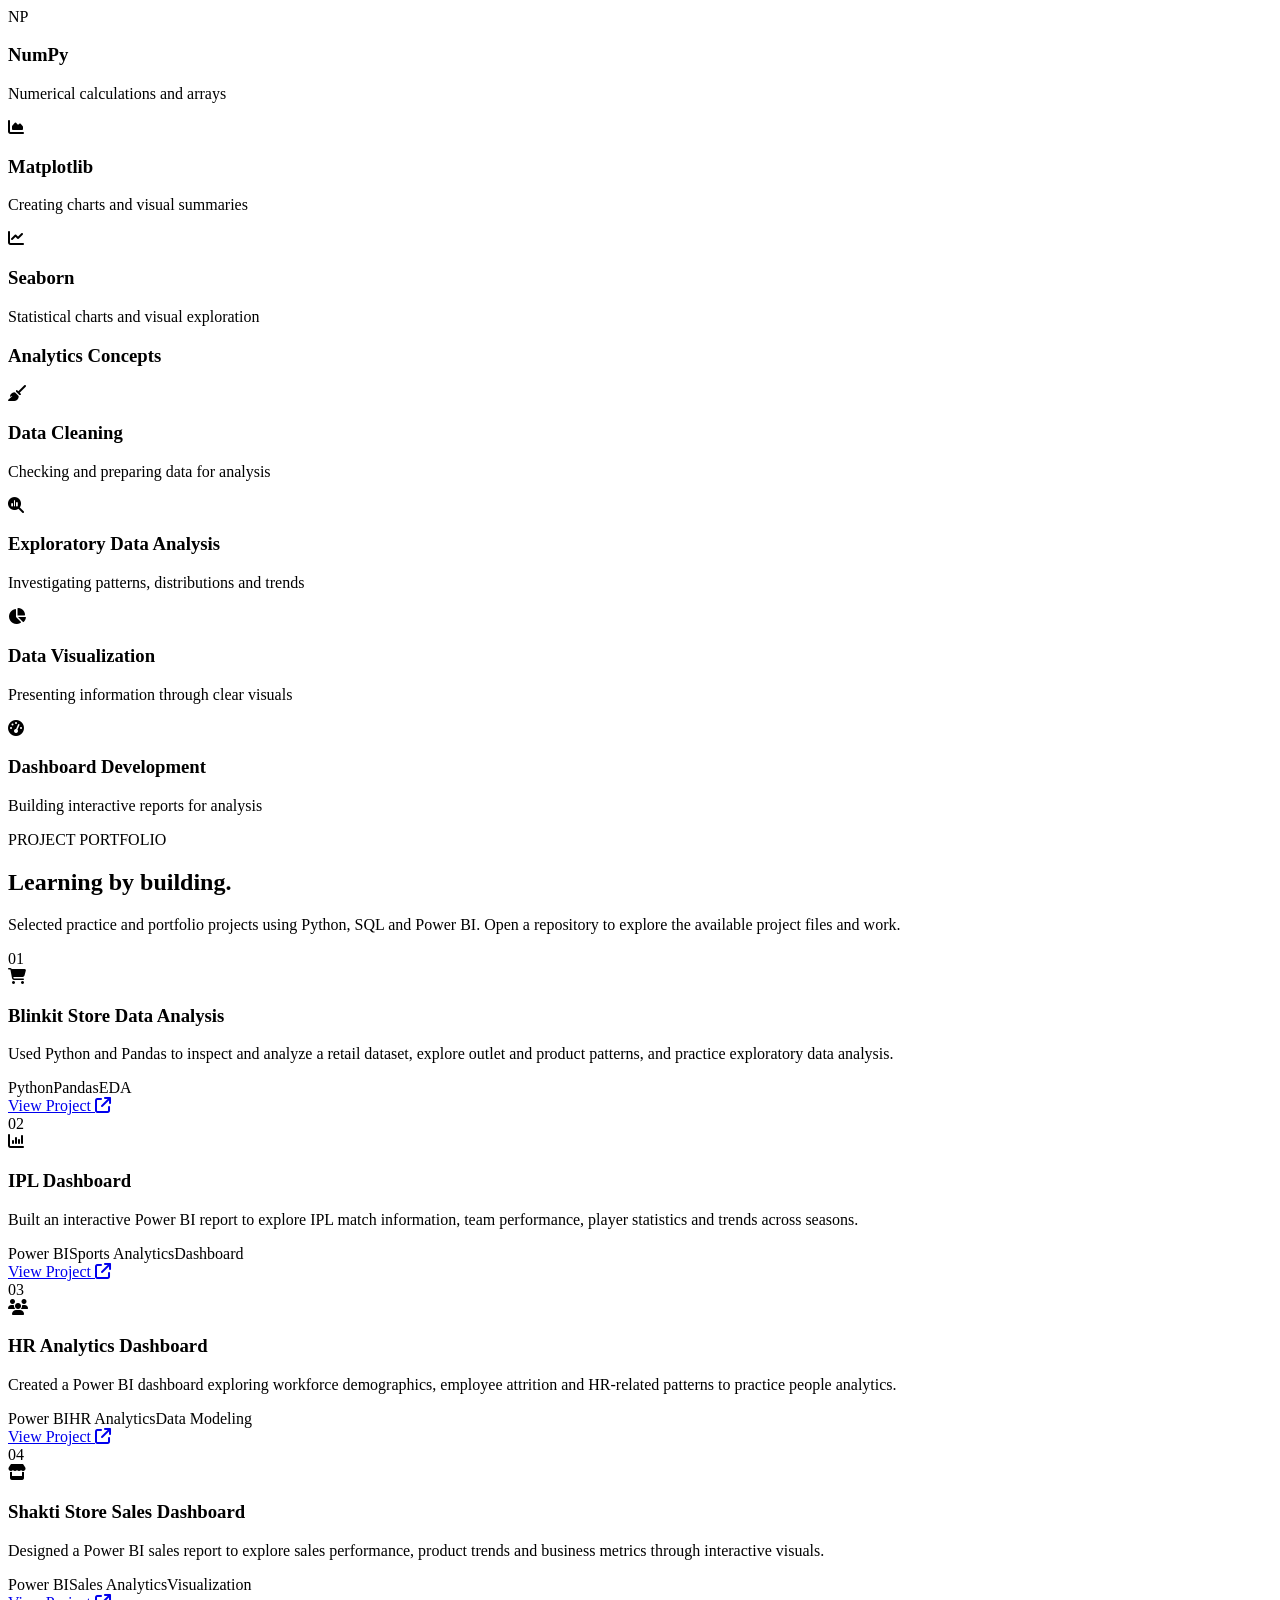
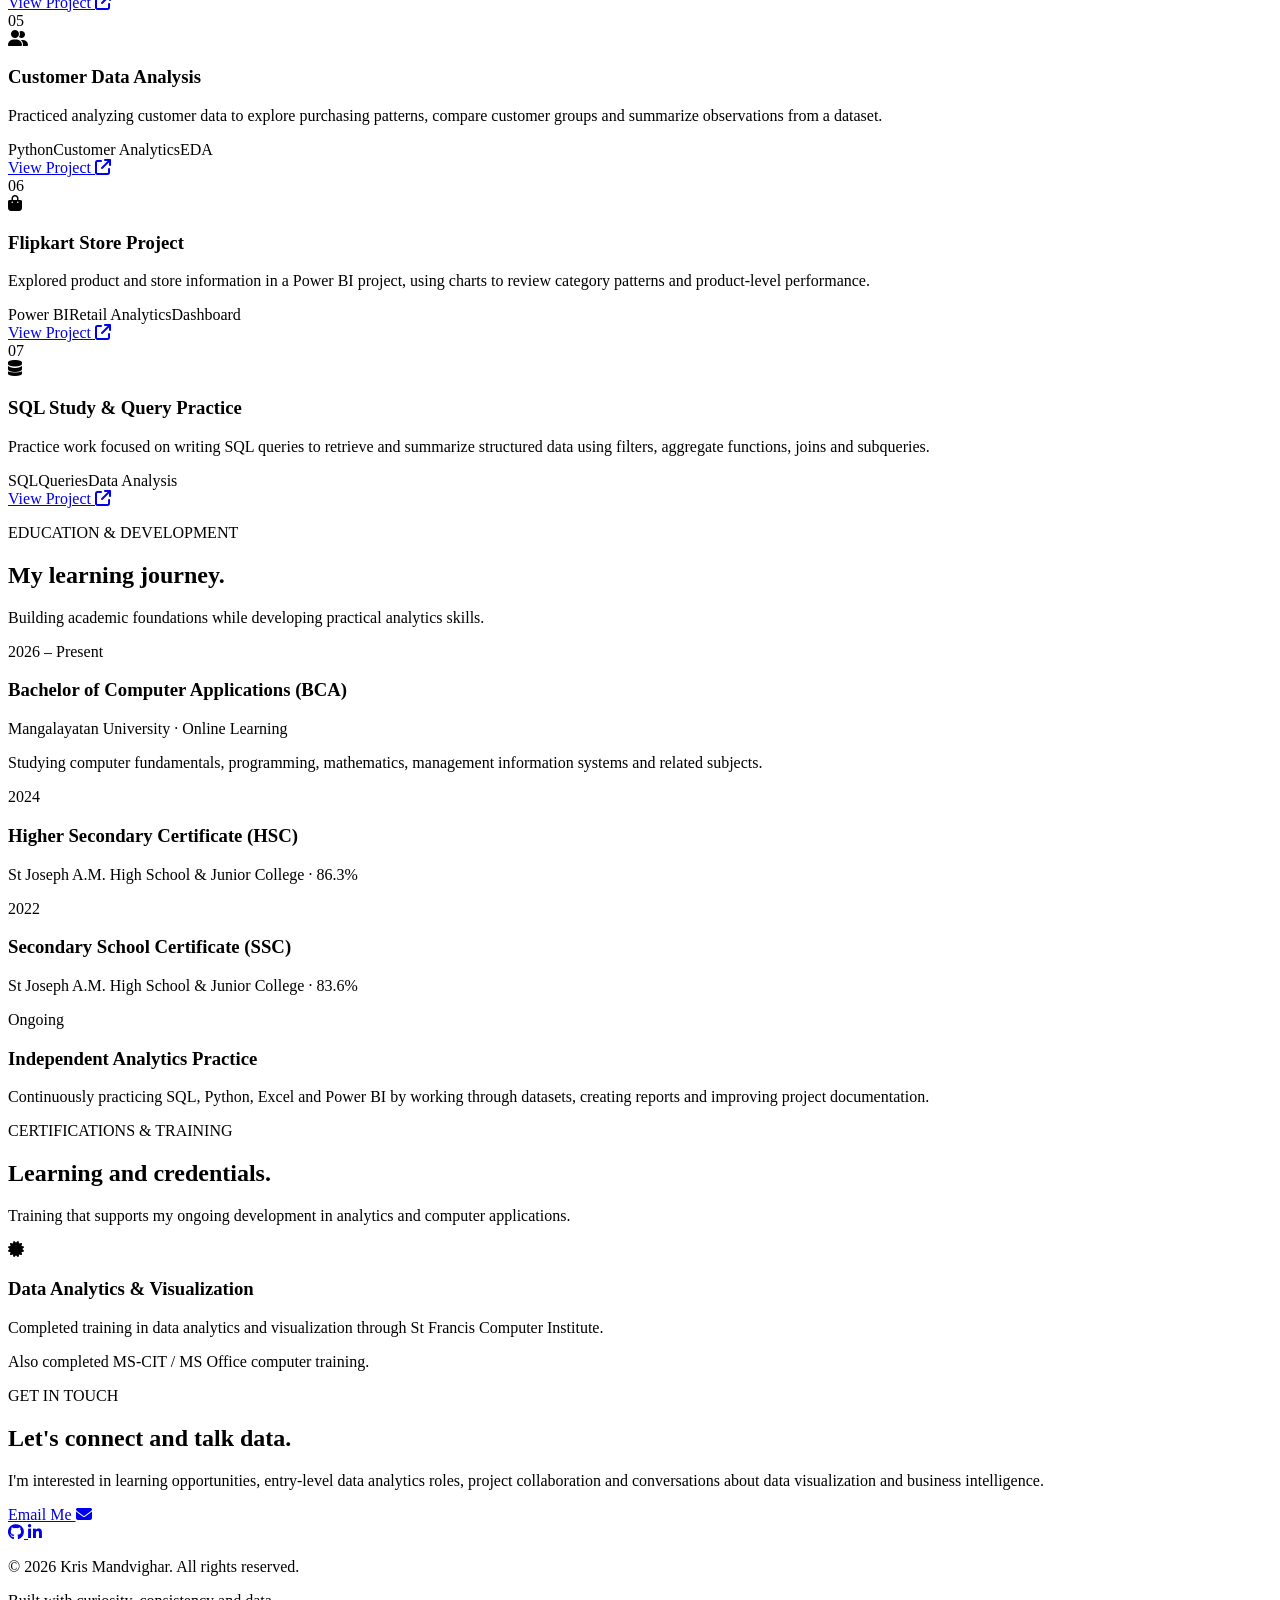
==== commit 1c7bd628: "Rename index (1).html to index.html" ====
--- a/index.html
+++ b/index.html
@@ -1,293 +1,433 @@
 <!DOCTYPE html>
 <html lang="en">
 <head>
-<meta charset="UTF-8">
-<meta name="viewport" content="width=device-width, initial-scale=1.0">
-<script>document.documentElement.classList.add('js');</script>
-<meta name="description" content="Kris Mandvighar - Data Analyst Portfolio. Explore my skills, projects and data analytics work in SQL, Python, Power BI and Excel.">
-<meta name="keywords" content="Kris Mandvighar, Data Analyst, Python, SQL, Power BI, Excel, Pandas, NumPy, Matplotlib, Seaborn">
-<meta name="author" content="Kris Mandvighar">
-<title>Kris Mandvighar | Data Analyst</title>
-<link rel="preconnect" href="https://fonts.googleapis.com">
-<link rel="preconnect" href="https://fonts.gstatic.com" crossorigin>
-<link href="https://fonts.googleapis.com/css2?family=Inter:wght@400;500;600;700;800&display=swap" rel="stylesheet">
-<link rel="stylesheet" href="https://cdnjs.cloudflare.com/ajax/libs/font-awesome/6.5.2/css/all.min.css">
-<link rel="stylesheet" href="style.css">
+    <meta charset="UTF-8">
+    <meta name="viewport" content="width=device-width, initial-scale=1.0">
+    <meta name="theme-color" content="#0b1220">
+    <meta name="author" content="Kris Mandvighar">
+    <meta name="description" content="Explore Kris Mandvighar's data analytics portfolio featuring Power BI dashboards, SQL practice, Python data analysis, Excel, and business intelligence projects.">
+    <meta name="keywords" content="Kris Mandvighar, Data Analyst Portfolio, Power BI, SQL, Python, Excel, Pandas, Data Visualization, Business Intelligence">
+    <meta property="og:type" content="website">
+    <meta property="og:title" content="Kris Mandvighar | Data Analytics Portfolio">
+    <meta property="og:description" content="Data analytics projects, technical skills, education, and learning journey of Kris Mandvighar.">
+    <meta property="og:url" content="https://krishmandvighar-hub.github.io/">
+
+    <title>Kris Mandvighar | Data Analytics Portfolio</title>
+
+    <!-- Fonts and icons -->
+    <link rel="preconnect" href="https://fonts.googleapis.com">
+    <link rel="preconnect" href="https://fonts.gstatic.com" crossorigin>
+    <link href="https://fonts.googleapis.com/css2?family=Inter:wght@400;500;600;700;800&display=swap" rel="stylesheet">
+    <link rel="stylesheet" href="https://cdnjs.cloudflare.com/ajax/libs/font-awesome/6.5.2/css/all.min.css">
+
+    <!-- Keep this filename aligned with your CSS file. -->
+    <link rel="stylesheet" href="style.css">
+
+    <script>
+        // Lets the stylesheet enable reveal effects only when JavaScript is available.
+        document.documentElement.classList.add('js');
+    </script>
 </head>
 <body>
-
-<!-- NAVBAR -->
-<header class="header">
-<nav class="navbar container">
-    <a href="#home" class="logo">Kris<span>.</span></a>
-    <ul class="nav-links" id="navLinks">
-        <li><a href="#home">Home</a></li>
-        <li><a href="#about">About</a></li>
-        <li><a href="#skills">Skills</a></li>
-        <li><a href="#projects">Projects</a></li>
-        <li><a href="#experience">Experience</a></li>
-        <li><a href="#certifications">Certifications</a></li>
-        <li><a href="#contact">Contact</a></li>
-    </ul>
-    <div class="nav-actions">
-        <button class="theme-toggle" id="themeToggle" type="button" aria-label="Switch to dark mode" aria-pressed="false"><i class="fa-solid fa-moon"></i></button>
-        <button class="menu-btn" id="menuBtn" type="button" aria-label="Open navigation menu" aria-expanded="false" aria-controls="navLinks"><i class="fa-solid fa-bars"></i></button>
-    </div>
-</nav>
-</header>
-
-<main>
-
-<!-- HERO -->
-<section class="hero" id="home">
-<div class="container hero-content">
-    <div class="hero-text reveal">
-        <p class="eyebrow">DATA ANALYST • MUMBAI, INDIA</p>
-        <h1>Turning data into <span>meaningful insights.</span></h1>
-        <p class="hero-description">Hi, I'm Kris Mandvighar, a Data Analyst focused on transforming raw data into meaningful insights and business decisions using SQL, Python, Power BI and Excel.</p>
-        <div class="hero-buttons">
-            <a href="#projects" class="btn btn-primary">View My Projects <i class="fa-solid fa-arrow-right"></i></a>
-            <a href="Resume.pdf" class="btn btn-secondary" download>Download Resume <i class="fa-solid fa-download"></i></a>
+    <a class="skip-link" href="#main-content">Skip to content</a>
+
+    <!-- ==================== SITE NAVIGATION ==================== -->
+    <header class="header">
+        <nav class="navbar container" aria-label="Main navigation">
+            <a class="logo" href="#home" aria-label="Kris Mandvighar home">Kris<span>.</span></a>
+
+            <ul class="nav-links" id="navLinks">
+                <li><a href="#home">Home</a></li>
+                <li><a href="#about">About</a></li>
+                <li><a href="#skills">Skills</a></li>
+                <li><a href="#projects">Projects</a></li>
+                <li><a href="#experience">Education</a></li>
+                <li><a href="#certifications">Certifications</a></li>
+                <li><a href="#contact">Contact</a></li>
+            </ul>
+
+            <div class="nav-actions">
+                <button class="theme-toggle" id="themeToggle" type="button"
+                    aria-label="Switch to dark mode" aria-pressed="false" title="Toggle colour theme">
+                    <i class="fa-solid fa-moon" aria-hidden="true"></i>
+                </button>
+                <button class="menu-btn" id="menuBtn" type="button"
+                    aria-label="Open navigation menu" aria-expanded="false" aria-controls="navLinks">
+                    <i class="fa-solid fa-bars" aria-hidden="true"></i>
+                </button>
+            </div>
+        </nav>
+    </header>
+
+    <main id="main-content">
+        <!-- ==================== HERO ==================== -->
+        <section class="hero" id="home" aria-labelledby="hero-title">
+            <div class="container hero-content">
+                <div class="hero-text reveal">
+                    <p class="eyebrow">DATA ANALYTICS · BHAYANDAR, MUMBAI, INDIA</p>
+                    <h1 id="hero-title">Turning data into <span>meaningful insights.</span></h1>
+                    <p class="hero-description">
+                        Hi, I'm Kris Mandvighar, a first-year Bachelor of Computer Applications (BCA)
+                        student developing practical skills in data analytics and business intelligence.
+                        I use tools such as SQL, Python, Power BI and Excel to explore datasets,
+                        understand trends and communicate findings clearly.
+                    </p>
+
+                    <div class="hero-buttons">
+                        <a class="btn btn-primary" href="#projects">
+                            Explore My Projects <i class="fa-solid fa-arrow-right" aria-hidden="true"></i>
+                        </a>
+                        <a class="btn btn-secondary" href="Resume.pdf" download>
+                            Download Resume <i class="fa-solid fa-download" aria-hidden="true"></i>
+                        </a>
+                    </div>
+
+                    <div class="social-links" aria-label="Social and contact links">
+                        <a href="https://github.com/krishmandvighar-hub" target="_blank" rel="noopener noreferrer" aria-label="GitHub profile" title="GitHub">
+                            <i class="fa-brands fa-github" aria-hidden="true"></i>
+                        </a>
+                        <a href="https://www.linkedin.com/in/kris-mandvighar-419732400" target="_blank" rel="noopener noreferrer" aria-label="LinkedIn profile" title="LinkedIn">
+                            <i class="fa-brands fa-linkedin-in" aria-hidden="true"></i>
+                        </a>
+                        <a href="mailto:krishmandvighar@gmail.com" aria-label="Send email" title="Email">
+                            <i class="fa-solid fa-envelope" aria-hidden="true"></i>
+                        </a>
+                    </div>
+                </div>
+
+                <div class="hero-visual reveal" aria-label="Decorative data visualization">
+                    <div class="data-card">
+                        <div class="card-top">
+                            <span>DATA INSIGHTS</span>
+                            <span class="status"><span></span> EXPLORING</span>
+                        </div>
+                        <div class="chart" aria-hidden="true">
+                            <div class="bar bar-1"></div>
+                            <div class="bar bar-2"></div>
+                            <div class="bar bar-3"></div>
+                            <div class="bar bar-4"></div>
+                            <div class="bar bar-5"></div>
+                            <div class="bar bar-6"></div>
+                            <div class="bar bar-7"></div>
+                        </div>
+                        <div class="chart-labels" aria-hidden="true">
+                            <span>JAN</span><span>FEB</span><span>MAR</span><span>APR</span>
+                            <span>MAY</span><span>JUN</span><span>JUL</span>
+                        </div>
+                        <div class="metric">
+                            <div><small>ANALYTICAL FOCUS</small><strong>From data to insight</strong></div>
+                            <div class="metric-icon"><i class="fa-solid fa-chart-line" aria-hidden="true"></i></div>
+                        </div>
+                    </div>
+                </div>
+            </div>
+        </section>
+
+        <!-- ==================== ABOUT ==================== -->
+        <section class="section" id="about" aria-labelledby="about-title">
+            <div class="container">
+                <div class="section-heading reveal">
+                    <p class="eyebrow">ABOUT ME</p>
+                    <h2 id="about-title">Curiosity, problem-solving and <span>data-driven thinking.</span></h2>
+                </div>
+
+                <div class="about-grid">
+                    <div class="about-text reveal">
+                        <p>
+                            I'm Kris Mandvighar, a first-year BCA student at Mangalayatan University
+                            studying through its online learning mode. Alongside my degree, I'm building
+                            a foundation in data analytics, reporting and business intelligence.
+                        </p>
+                        <p>
+                            My learning focuses on preparing data, writing SQL queries, exploring datasets
+                            with Python, and presenting findings through Power BI dashboards and Excel reports.
+                            I enjoy working with charts and using visual analysis to make information easier to understand.
+                        </p>
+                        <p>
+                            My portfolio includes practice and project work across retail, sales, human resources,
+                            customer data and sports analytics. Each project helps me improve my technical workflow:
+                            understand the question, inspect the data, analyze patterns and explain the results.
+                        </p>
+                        <p>
+                            I'm continuing to strengthen my fundamentals through coursework and hands-on practice,
+                            with the long-term goal of growing into a skilled data analytics professional.
+                        </p>
+                    </div>
+
+                    <div class="about-stats reveal" aria-label="Portfolio overview">
+                        <div class="stat-card"><strong>07</strong><span>Featured Projects</span></div>
+                        <div class="stat-card"><strong>4+</strong><span>Core Analytics Tools</span></div>
+                        <div class="stat-card"><strong>BCA</strong><span>2026 – Present</span></div>
+                    </div>
+                </div>
+            </div>
+        </section>
+
+        <!-- ==================== SKILLS ==================== -->
+        <section class="section section-dark" id="skills" aria-labelledby="skills-title">
+            <div class="container">
+                <div class="section-heading reveal">
+                    <p class="eyebrow">TECHNICAL SKILLS</p>
+                    <h2 id="skills-title">Tools for <span>working with data.</span></h2>
+                    <p class="heading-description">
+                        My current toolkit for data preparation, analysis, querying and visualization.
+                        These skills are being developed through study and portfolio practice.
+                    </p>
+                </div>
+
+                <h3 class="skills-category reveal">Core Analytics Tools</h3>
+                <div class="skills-grid">
+                    <article class="skill-card reveal">
+                        <div class="skill-icon python"><i class="fa-brands fa-python" aria-hidden="true"></i></div>
+                        <h3>Python</h3><p>Basic scripting and dataset analysis</p>
+                    </article>
+                    <article class="skill-card reveal">
+                        <div class="skill-icon"><i class="fa-solid fa-database" aria-hidden="true"></i></div>
+                        <h3>SQL</h3><p>Filtering, sorting, joins and aggregations</p>
+                    </article>
+                    <article class="skill-card reveal">
+                        <div class="skill-icon"><i class="fa-solid fa-file-excel" aria-hidden="true"></i></div>
+                        <h3>Advanced Excel</h3><p>Data organization, formulas and reporting</p>
+                    </article>
+                    <article class="skill-card reveal">
+                        <div class="skill-icon powerbi"><i class="fa-solid fa-chart-column" aria-hidden="true"></i></div>
+                        <h3>Power BI</h3><p>Data modeling, measures and dashboards</p>
+                    </article>
+                </div>
+
+                <h3 class="skills-category reveal">Python Libraries</h3>
+                <div class="skills-grid">
+                    <article class="skill-card reveal">
+                        <div class="skill-icon pandas"><span aria-hidden="true">PD</span></div>
+                        <h3>Pandas</h3><p>Data cleaning and tabular data manipulation</p>
+                    </article>
+                    <article class="skill-card reveal">
+                        <div class="skill-icon numpy"><span aria-hidden="true">NP</span></div>
+                        <h3>NumPy</h3><p>Numerical calculations and arrays</p>
+                    </article>
+                    <article class="skill-card reveal">
+                        <div class="skill-icon matplotlib"><i class="fa-solid fa-chart-area" aria-hidden="true"></i></div>
+                        <h3>Matplotlib</h3><p>Creating charts and visual summaries</p>
+                    </article>
+                    <article class="skill-card reveal">
+                        <div class="skill-icon matplotlib"><i class="fa-solid fa-chart-line" aria-hidden="true"></i></div>
+                        <h3>Seaborn</h3><p>Statistical charts and visual exploration</p>
+                    </article>
+                </div>
+
+                <h3 class="skills-category reveal">Analytics Concepts</h3>
+                <div class="skills-grid">
+                    <article class="skill-card reveal">
+                        <div class="skill-icon"><i class="fa-solid fa-broom" aria-hidden="true"></i></div>
+                        <h3>Data Cleaning</h3><p>Checking and preparing data for analysis</p>
+                    </article>
+                    <article class="skill-card reveal">
+                        <div class="skill-icon"><i class="fa-solid fa-magnifying-glass-chart" aria-hidden="true"></i></div>
+                        <h3>Exploratory Data Analysis</h3><p>Investigating patterns, distributions and trends</p>
+                    </article>
+                    <article class="skill-card reveal">
+                        <div class="skill-icon"><i class="fa-solid fa-chart-pie" aria-hidden="true"></i></div>
+                        <h3>Data Visualization</h3><p>Presenting information through clear visuals</p>
+                    </article>
+                    <article class="skill-card reveal">
+                        <div class="skill-icon"><i class="fa-solid fa-gauge-high" aria-hidden="true"></i></div>
+                        <h3>Dashboard Development</h3><p>Building interactive reports for analysis</p>
+                    </article>
+                </div>
+            </div>
+        </section>
+
+        <!-- ==================== PROJECTS ==================== -->
+        <section class="section" id="projects" aria-labelledby="projects-title">
+            <div class="container">
+                <div class="section-heading reveal">
+                    <p class="eyebrow">PROJECT PORTFOLIO</p>
+                    <h2 id="projects-title">Learning by <span>building.</span></h2>
+                    <p class="heading-description">
+                        Selected practice and portfolio projects using Python, SQL and Power BI.
+                        Open a repository to explore the available project files and work.
+                    </p>
+                </div>
+
+                <div class="projects-grid">
+                    <article class="project-card reveal">
+                        <div class="project-number">01</div>
+                        <div class="project-content">
+                            <div class="project-icon"><i class="fa-solid fa-cart-shopping" aria-hidden="true"></i></div>
+                            <h3>Blinkit Store Data Analysis</h3>
+                            <p>Used Python and Pandas to inspect and analyze a retail dataset, explore outlet and product patterns, and practice exploratory data analysis.</p>
+                            <div class="tags"><span>Python</span><span>Pandas</span><span>EDA</span></div>
+                            <a class="project-link" href="https://github.com/krishmandvighar-hub/Blinkit-Store-Data-Analysis-Project" target="_blank" rel="noopener noreferrer">View Project <i class="fa-solid fa-arrow-up-right-from-square" aria-hidden="true"></i></a>
+                        </div>
+                    </article>
+
+                    <article class="project-card reveal">
+                        <div class="project-number">02</div>
+                        <div class="project-content">
+                            <div class="project-icon"><i class="fa-solid fa-chart-column" aria-hidden="true"></i></div>
+                            <h3>IPL Dashboard</h3>
+                            <p>Built an interactive Power BI report to explore IPL match information, team performance, player statistics and trends across seasons.</p>
+                            <div class="tags"><span>Power BI</span><span>Sports Analytics</span><span>Dashboard</span></div>
+                            <a class="project-link" href="https://github.com/krishmandvighar-hub/IPL-DASHBOARD-PROJECT" target="_blank" rel="noopener noreferrer">View Project <i class="fa-solid fa-arrow-up-right-from-square" aria-hidden="true"></i></a>
+                        </div>
+                    </article>
+
+                    <article class="project-card reveal">
+                        <div class="project-number">03</div>
+                        <div class="project-content">
+                            <div class="project-icon"><i class="fa-solid fa-users" aria-hidden="true"></i></div>
+                            <h3>HR Analytics Dashboard</h3>
+                            <p>Created a Power BI dashboard exploring workforce demographics, employee attrition and HR-related patterns to practice people analytics.</p>
+                            <div class="tags"><span>Power BI</span><span>HR Analytics</span><span>Data Modeling</span></div>
+                            <a class="project-link" href="https://github.com/krishmandvighar-hub/HR_ANALYTICS_PROJECT" target="_blank" rel="noopener noreferrer">View Project <i class="fa-solid fa-arrow-up-right-from-square" aria-hidden="true"></i></a>
+                        </div>
+                    </article>
+
+                    <article class="project-card reveal">
+                        <div class="project-number">04</div>
+                        <div class="project-content">
+                            <div class="project-icon"><i class="fa-solid fa-store" aria-hidden="true"></i></div>
+                            <h3>Shakti Store Sales Dashboard</h3>
+                            <p>Designed a Power BI sales report to explore sales performance, product trends and business metrics through interactive visuals.</p>
+                            <div class="tags"><span>Power BI</span><span>Sales Analytics</span><span>Visualization</span></div>
+                            <a class="project-link" href="https://github.com/krishmandvighar-hub/PowerBI_Project" target="_blank" rel="noopener noreferrer">View Project <i class="fa-solid fa-arrow-up-right-from-square" aria-hidden="true"></i></a>
+                        </div>
+                    </article>
+
+                    <article class="project-card reveal">
+                        <div class="project-number">05</div>
+                        <div class="project-content">
+                            <div class="project-icon"><i class="fa-solid fa-user-group" aria-hidden="true"></i></div>
+                            <h3>Customer Data Analysis</h3>
+                            <p>Practiced analyzing customer data to explore purchasing patterns, compare customer groups and summarize observations from a dataset.</p>
+                            <div class="tags"><span>Python</span><span>Customer Analytics</span><span>EDA</span></div>
+                            <a class="project-link" href="https://github.com/krishmandvighar-hub/Analysis_Projects/blob/main/Projects/Customer_Analysis.ipynb" target="_blank" rel="noopener noreferrer">View Project <i class="fa-solid fa-arrow-up-right-from-square" aria-hidden="true"></i></a>
+                        </div>
+                    </article>
+
+                    <article class="project-card reveal">
+                        <div class="project-number">06</div>
+                        <div class="project-content">
+                            <div class="project-icon"><i class="fa-solid fa-bag-shopping" aria-hidden="true"></i></div>
+                            <h3>Flipkart Store Project</h3>
+                            <p>Explored product and store information in a Power BI project, using charts to review category patterns and product-level performance.</p>
+                            <div class="tags"><span>Power BI</span><span>Retail Analytics</span><span>Dashboard</span></div>
+                            <a class="project-link" href="https://github.com/krishmandvighar-hub/Flip-kart-Store-Project" target="_blank" rel="noopener noreferrer">View Project <i class="fa-solid fa-arrow-up-right-from-square" aria-hidden="true"></i></a>
+                        </div>
+                    </article>
+
+                    <article class="project-card reveal">
+                        <div class="project-number">07</div>
+                        <div class="project-content">
+                            <div class="project-icon"><i class="fa-solid fa-database" aria-hidden="true"></i></div>
+                            <h3>SQL Study &amp; Query Practice</h3>
+                            <p>Practice work focused on writing SQL queries to retrieve and summarize structured data using filters, aggregate functions, joins and subqueries.</p>
+                            <div class="tags"><span>SQL</span><span>Queries</span><span>Data Analysis</span></div>
+                            <a class="project-link" href="https://github.com/krishmandvighar-hub/SQL_Study" target="_blank" rel="noopener noreferrer">View Project <i class="fa-solid fa-arrow-up-right-from-square" aria-hidden="true"></i></a>
+                        </div>
+                    </article>
+                </div>
+            </div>
+        </section>
+
+        <!-- ==================== EDUCATION & DEVELOPMENT ==================== -->
+        <section class="section section-light" id="experience" aria-labelledby="journey-title">
+            <div class="container">
+                <div class="section-heading reveal">
+                    <p class="eyebrow">EDUCATION &amp; DEVELOPMENT</p>
+                    <h2 id="journey-title">My learning <span>journey.</span></h2>
+                    <p class="heading-description">Building academic foundations while developing practical analytics skills.</p>
+                </div>
+
+                <div class="timeline">
+                    <article class="timeline-item reveal">
+                        <div class="timeline-dot" aria-hidden="true"></div>
+                        <div class="timeline-content">
+                            <span class="timeline-date">2026 – Present</span>
+                            <h3>Bachelor of Computer Applications (BCA)</h3>
+                            <p>Mangalayatan University · Online Learning</p>
+                            <p>Studying computer fundamentals, programming, mathematics, management information systems and related subjects.</p>
+                        </div>
+                    </article>
+                    <article class="timeline-item reveal">
+                        <div class="timeline-dot" aria-hidden="true"></div>
+                        <div class="timeline-content">
+                            <span class="timeline-date">2024</span>
+                            <h3>Higher Secondary Certificate (HSC)</h3>
+                            <p>St Joseph A.M. High School &amp; Junior College · 86.3%</p>
+                        </div>
+                    </article>
+                    <article class="timeline-item reveal">
+                        <div class="timeline-dot" aria-hidden="true"></div>
+                        <div class="timeline-content">
+                            <span class="timeline-date">2022</span>
+                            <h3>Secondary School Certificate (SSC)</h3>
+                            <p>St Joseph A.M. High School &amp; Junior College · 83.6%</p>
+                        </div>
+                    </article>
+                    <article class="timeline-item reveal">
+                        <div class="timeline-dot" aria-hidden="true"></div>
+                        <div class="timeline-content">
+                            <span class="timeline-date">Ongoing</span>
+                            <h3>Independent Analytics Practice</h3>
+                            <p>Continuously practicing SQL, Python, Excel and Power BI by working through datasets, creating reports and improving project documentation.</p>
+                        </div>
+                    </article>
+                </div>
+            </div>
+        </section>
+
+        <!-- ==================== CERTIFICATIONS ==================== -->
+        <section class="section" id="certifications" aria-labelledby="certifications-title">
+            <div class="container">
+                <div class="section-heading reveal">
+                    <p class="eyebrow">CERTIFICATIONS &amp; TRAINING</p>
+                    <h2 id="certifications-title">Learning and <span>credentials.</span></h2>
+                    <p class="heading-description">Training that supports my ongoing development in analytics and computer applications.</p>
+                </div>
+
+                <div class="empty-card reveal">
+                    <div class="empty-icon"><i class="fa-solid fa-certificate" aria-hidden="true"></i></div>
+                    <h3>Data Analytics &amp; Visualization</h3>
+                    <p>Completed training in data analytics and visualization through St Francis Computer Institute.</p>
+                    <p>Also completed MS-CIT / MS Office computer training.</p>
+                </div>
+            </div>
+        </section>
+
+        <!-- ==================== CONTACT ==================== -->
+        <section class="contact-section" id="contact" aria-labelledby="contact-title">
+            <div class="container contact-content reveal">
+                <p class="eyebrow">GET IN TOUCH</p>
+                <h2 id="contact-title">Let's connect and <span>talk data.</span></h2>
+                <p>
+                    I'm interested in learning opportunities, entry-level data analytics roles,
+                    project collaboration and conversations about data visualization and business intelligence.
+                </p>
+                <a class="btn btn-primary" href="mailto:krishmandvighar@gmail.com">
+                    Email Me <i class="fa-solid fa-envelope" aria-hidden="true"></i>
+                </a>
+                <div class="contact-socials" aria-label="More ways to connect">
+                    <a href="https://github.com/krishmandvighar-hub" target="_blank" rel="noopener noreferrer" aria-label="GitHub profile">
+                        <i class="fa-brands fa-github" aria-hidden="true"></i>
+                    </a>
+                    <a href="https://www.linkedin.com/in/kris-mandvighar-419732400" target="_blank" rel="noopener noreferrer" aria-label="LinkedIn profile">
+                        <i class="fa-brands fa-linkedin-in" aria-hidden="true"></i>
+                    </a>
+                </div>
+            </div>
+        </section>
+    </main>
+
+    <!-- ==================== FOOTER ==================== -->
+    <footer>
+        <div class="container footer-content">
+            <p>&copy; <span id="year"></span> Kris Mandvighar. All rights reserved.</p>
+            <p>Built with curiosity, consistency and data.</p>
         </div>
-        <div class="social-links">
-            <a href="https://github.com/krishmandvighar-hub" target="_blank" rel="noopener noreferrer" aria-label="GitHub" title="GitHub"><i class="fa-brands fa-github"></i></a>
-            <a href="https://www.linkedin.com/in/kris-mandvighar-419732400" target="_blank" rel="noopener noreferrer" aria-label="LinkedIn" title="LinkedIn"><i class="fa-brands fa-linkedin-in"></i></a>
-            <a href="mailto:krishmandvighar@gmail.com" aria-label="Email" title="Email"><i class="fa-solid fa-envelope"></i></a>
-        </div>
-    </div>
-    <div class="hero-visual reveal">
-        <div class="data-card">
-            <div class="card-top"><span>DATA INSIGHTS</span><span class="status"><span></span>ANALYZING</span></div>
-            <div class="chart">
-                <div class="bar bar-1"></div><div class="bar bar-2"></div><div class="bar bar-3"></div><div class="bar bar-4"></div><div class="bar bar-5"></div><div class="bar bar-6"></div><div class="bar bar-7"></div>
-            </div>
-            <div class="chart-labels"><span>JAN</span><span>FEB</span><span>MAR</span><span>APR</span><span>MAY</span><span>JUN</span><span>JUL</span></div>
-            <div class="metric">
-                <div><small>DATA ANALYSIS</small><strong>Insights</strong></div>
-                <div class="metric-icon"><i class="fa-solid fa-chart-line"></i></div>
-            </div>
-        </div>
-    </div>
-</div>
-</section>
-
-<!-- ABOUT -->
-<section class="section" id="about">
-<div class="container">
-    <div class="section-heading reveal">
-        <p class="eyebrow">ABOUT ME</p>
-        <h2>Turning curiosity into <span>data-driven insights.</span></h2>
-    </div>
-    <div class="about-grid">
-        <div class="about-text reveal">
-            <p>Hi, I'm Kris Mandvighar, a first-year Bachelor of Computer Applications (BCA) student with a strong interest in data analytics and business intelligence.</p>
-            <p>I work with SQL, Python, Power BI and Excel to explore datasets, prepare data, identify patterns and communicate findings through clear visualizations and dashboards.</p>
-            <p>I'm building practical projects in sales, retail, sports and HR analytics while strengthening my analytical thinking, technical skills and understanding of business problems.</p>
-            <p>My goal is to grow as a Data Analyst by continuously learning and applying my knowledge to real-world datasets.</p>
-        </div>
-        <div class="about-stats reveal">
-            <div class="stat-card"><strong>07</strong><span>Portfolio Projects</span></div>
-            <div class="stat-card"><strong>SQL</strong><span>Querying &amp; Analysis</span></div>
-            <div class="stat-card"><strong>BCA</strong><span>Currently Pursuing</span></div>
-        </div>
-    </div>
-</div>
-</section>
-
-<!-- SKILLS -->
-<section class="section section-dark" id="skills">
-<div class="container">
-    <div class="section-heading reveal">
-        <p class="eyebrow">TECHNICAL SKILLS</p>
-        <h2>My analytical <span>toolkit.</span></h2>
-        <p class="heading-description">Tools and concepts I use to explore data, analyze trends and communicate insights.</p>
-    </div>
-
-    <h3 class="skills-category reveal">Data Analysis Tools</h3>
-    <div class="skills-grid">
-        <div class="skill-card reveal"><div class="skill-icon python"><i class="fa-brands fa-python"></i></div><h3>Python</h3><p>Data analysis and scripting</p></div>
-        <div class="skill-card reveal"><div class="skill-icon"><i class="fa-solid fa-database"></i></div><h3>SQL</h3><p>Queries, filtering and joins</p></div>
-        <div class="skill-card reveal"><div class="skill-icon"><i class="fa-solid fa-file-excel"></i></div><h3>Excel</h3><p>Data analysis and reporting</p></div>
-        <div class="skill-card reveal"><div class="skill-icon powerbi"><i class="fa-solid fa-chart-column"></i></div><h3>Power BI</h3><p>Interactive dashboards</p></div>
-    </div>
-
-    <h3 class="skills-category reveal">Python Libraries</h3>
-    <div class="skills-grid">
-        <div class="skill-card reveal"><div class="skill-icon pandas"><span>PD</span></div><h3>Pandas</h3><p>Data manipulation</p></div>
-        <div class="skill-card reveal"><div class="skill-icon numpy"><span>NP</span></div><h3>NumPy</h3><p>Numerical operations</p></div>
-        <div class="skill-card reveal"><div class="skill-icon matplotlib"><i class="fa-solid fa-chart-area"></i></div><h3>Matplotlib</h3><p>Charts and visualization</p></div>
-        <div class="skill-card reveal"><div class="skill-icon matplotlib"><i class="fa-solid fa-chart-line"></i></div><h3>Seaborn</h3><p>Statistical visualization</p></div>
-    </div>
-
-    <h3 class="skills-category reveal">Analytics Concepts</h3>
-    <div class="skills-grid">
-        <div class="skill-card reveal"><div class="skill-icon"><i class="fa-solid fa-broom"></i></div><h3>Data Cleaning</h3><p>Preparing datasets for analysis</p></div>
-        <div class="skill-card reveal"><div class="skill-icon"><i class="fa-solid fa-magnifying-glass-chart"></i></div><h3>Exploratory Data Analysis</h3><p>Finding trends and patterns</p></div>
-        <div class="skill-card reveal"><div class="skill-icon"><i class="fa-solid fa-chart-pie"></i></div><h3>Data Visualization</h3><p>Presenting findings clearly</p></div>
-        <div class="skill-card reveal"><div class="skill-icon"><i class="fa-solid fa-gauge-high"></i></div><h3>Dashboard Development</h3><p>Visual business reporting</p></div>
-    </div>
-</div>
-</section>
-
-<!-- PROJECTS -->
-<section class="section" id="projects">
-<div class="container">
-    <div class="section-heading reveal">
-        <p class="eyebrow">PROJECTS</p>
-        <h2>Selected <span>work.</span></h2>
-        <p class="heading-description">A collection of data analytics projects spanning retail, sports and HR datasets.</p>
-    </div>
-
-    <div class="projects-grid">
-
-        <article class="project-card reveal">
-            <div class="project-number">01</div>
-            <div class="project-content">
-                <div class="project-icon"><i class="fa-solid fa-cart-shopping"></i></div>
-                <h3>Blinkit Store Data Analysis</h3>
-                <p>Cleaned and analyzed Blinkit's store dataset using Python and Pandas to explore outlet performance, sales patterns and key business insights through EDA.</p>
-                <div class="tags"><span>Python</span><span>Pandas</span><span>EDA</span></div>
-                <a href="https://github.com/krishmandvighar-hub/Analysis_Projects/blob/main/Projects/blinkit_store_analysis.ipynb" target="_blank" rel="noopener noreferrer" class="project-link">View Project <i class="fa-solid fa-arrow-up-right-from-square"></i></a>
-            </div>
-        </article>
-
-        <article class="project-card reveal">
-            <div class="project-number">02</div>
-            <div class="project-content">
-                <div class="project-icon"><i class="fa-solid fa-chart-column"></i></div>
-                <h3>IPL Dashboard Project</h3>
-                <p>Built an interactive Power BI dashboard to analyze IPL team performance, player statistics and match trends, helping identify key patterns across seasons.</p>
-                <div class="tags"><span>Power BI</span><span>Dashboarding</span><span>Sports Analytics</span></div>
-                <a href="https://github.com/krishmandvighar-hub/IPL-DASHBOARD-PROJECT" target="_blank" rel="noopener noreferrer" class="project-link">View Project <i class="fa-solid fa-arrow-up-right-from-square"></i></a>
-            </div>
-        </article>
-
-        <article class="project-card reveal">
-            <div class="project-number">03</div>
-            <div class="project-content">
-                <div class="project-icon"><i class="fa-solid fa-users"></i></div>
-                <h3>HR Analytics Project</h3>
-                <p>Developed a Power BI HR analytics dashboard to analyze employee attrition, salary trends and workforce demographics, helping identify patterns that can support better workforce decisions.</p>
-                <div class="tags"><span>Power BI</span><span>HR Analytics</span><span>Attrition</span></div>
-                <a href="https://github.com/krishmandvighar-hub/HR_ANALYTICS_PROJECT" target="_blank" rel="noopener noreferrer" class="project-link">View Project <i class="fa-solid fa-arrow-up-right-from-square"></i></a>
-            </div>
-        </article>
-
-        <article class="project-card reveal">
-            <div class="project-number">04</div>
-            <div class="project-content">
-                <div class="project-icon"><i class="fa-solid fa-store"></i></div>
-                <h3>Shakti Ecommerce Sales Dashboard</h3>
-                <p>Developed a Power BI dashboard to analyze e-commerce sales performance, revenue trends, top-performing products and customer insights for data-driven decision-making.</p>
-                <div class="tags"><span>Power BI</span><span>Sales Analytics</span><span>Ecommerce</span></div>
-                <a href="https://github.com/krishmandvighar-hub/PowerBI_Project" target="_blank" rel="noopener noreferrer" class="project-link">View Project <i class="fa-solid fa-arrow-up-right-from-square"></i></a>
-            </div>
-        </article>
-
-        <article class="project-card reveal">
-            <div class="project-number">05</div>
-            <div class="project-content">
-                <div class="project-icon"><i class="fa-solid fa-chart-pie"></i></div>
-                <h3>Customer Data Analysis</h3>
-                <p>Analyzed customer data to uncover behavior patterns, segment trends and key drivers behind purchasing decisions.</p>
-                <div class="tags"><span>Python</span><span>Customer Analytics</span><span>EDA</span></div>
-                <a href="https://github.com/krishmandvighar-hub/Analysis_Projects/blob/main/Projects/Customer_Analysis.ipynb" target="_blank" rel="noopener noreferrer" class="project-link">View Project <i class="fa-solid fa-arrow-up-right-from-square"></i></a>
-            </div>
-        </article>
-
-        <article class="project-card reveal">
-            <div class="project-number">06</div>
-            <div class="project-content">
-                <div class="project-icon"><i class="fa-solid fa-bag-shopping"></i></div>
-                <h3>Flipkart Product &amp; Sales Performance Dashboard</h3>
-                <p>Created a Power BI dashboard analyzing Flipkart product and sales performance, covering category trends, ratings and revenue breakdowns.</p>
-                <div class="tags"><span>Power BI</span><span>Ecommerce</span><span>Product Analytics</span></div>
-                <a href="https://github.com/krishmandvighar-hub/Flip-kart-Store-Project" target="_blank" rel="noopener noreferrer" class="project-link">View Project <i class="fa-solid fa-arrow-up-right-from-square"></i></a>
-            </div>
-        </article>
-
-        <article class="project-card reveal">
-            <div class="project-number">07</div>
-            <div class="project-content">
-                <div class="project-icon"><i class="fa-solid fa-database"></i></div>
-                <h3>SQL Study &amp; Data Analysis</h3>
-                <p>Practicing SQL queries to strengthen database skills, explore structured data and solve data analysis problems using filtering, aggregate functions, joins and subqueries.</p>
-                <div class="tags"><span>SQL</span><span>Database Queries</span><span>Data Analysis</span></div>
-                <a href="https://github.com/krishmandvighar-hub/SQL_Study" target="_blank" rel="noopener noreferrer" class="project-link">View Project <i class="fa-solid fa-arrow-up-right-from-square"></i></a>
-            </div>
-        </article>
-
-    </div>
-</div>
-</section>
-
-<!-- EXPERIENCE -->
-<section class="section section-light" id="experience">
-<div class="container">
-    <div class="section-heading reveal">
-        <p class="eyebrow">EDUCATION &amp; EXPERIENCE</p>
-        <h2>My <span>journey.</span></h2>
-    </div>
-    <div class="timeline">
-        <div class="timeline-item reveal">
-            <div class="timeline-dot"></div>
-            <div class="timeline-content">
-                <span class="timeline-date">Education</span>
-                <h3>Bachelor of Computer Applications (BCA)</h3>
-                <p>Mangalayatan University — Online Learning<br>2026 – Present</p>
-                <p>Higher Secondary Certificate (HSC), 2024 — 86.3% | Secondary School Certificate (SSC), 2022 — 83.6%</p>
-            </div>
-        </div>
-        <div class="timeline-item reveal">
-            <div class="timeline-dot"></div>
-            <div class="timeline-content">
-                <span class="timeline-date">Current</span>
-                <h3>Aspiring Data Analyst</h3>
-                <p>Actively building a portfolio of real-world data analytics projects — from raw data to dashboards — using SQL, Python and Power BI.</p>
-            </div>
-        </div>
-    </div>
-</div>
-</section>
-
-<!-- CERTIFICATIONS -->
-<section class="section" id="certifications">
-<div class="container">
-    <div class="section-heading reveal">
-        <p class="eyebrow">CERTIFICATIONS</p>
-        <h2>Learning and <span>credentials.</span></h2>
-    </div>
-    <div class="empty-card reveal">
-        <div class="empty-icon"><i class="fa-solid fa-certificate"></i></div>
-        <h3>Data Analytics &amp; Visualization</h3>
-        <p>Completed training in data analytics and visualization, along with MS-CIT and MS Office.</p>
-    </div>
-</div>
-</section>
-
-<!-- CONTACT -->
-<section class="contact-section" id="contact">
-<div class="container contact-content reveal">
-    <p class="eyebrow">GET IN TOUCH</p>
-    <h2>Let's connect and <span>talk data.</span></h2>
-    <p>I'm open to opportunities, collaborations and conversations around data analytics.</p>
-    <a href="mailto:krishmandvighar@gmail.com" class="btn btn-primary">Contact Me <i class="fa-solid fa-envelope"></i></a>
-    <div class="contact-socials">
-        <a href="https://github.com/krishmandvighar-hub" target="_blank" rel="noopener noreferrer" aria-label="GitHub"><i class="fa-brands fa-github"></i></a>
-        <a href="https://www.linkedin.com/in/kris-mandvighar-419732400" target="_blank" rel="noopener noreferrer" aria-label="LinkedIn"><i class="fa-brands fa-linkedin-in"></i></a>
-    </div>
-</div>
-</section>
-
-</main>
-
-<footer>
-<div class="container footer-content">
-    <p>© <span id="year"></span> Kris Mandvighar. All rights reserved.</p>
-    <p>Built with curiosity &amp; data.</p>
-</div>
-</footer>
-
-<script src="script.js" defer></script>
+    </footer>
+
+    <!-- Keep this filename aligned with your JavaScript file. -->
+    <script src="script.js" defer></script>
 </body>
 </html>
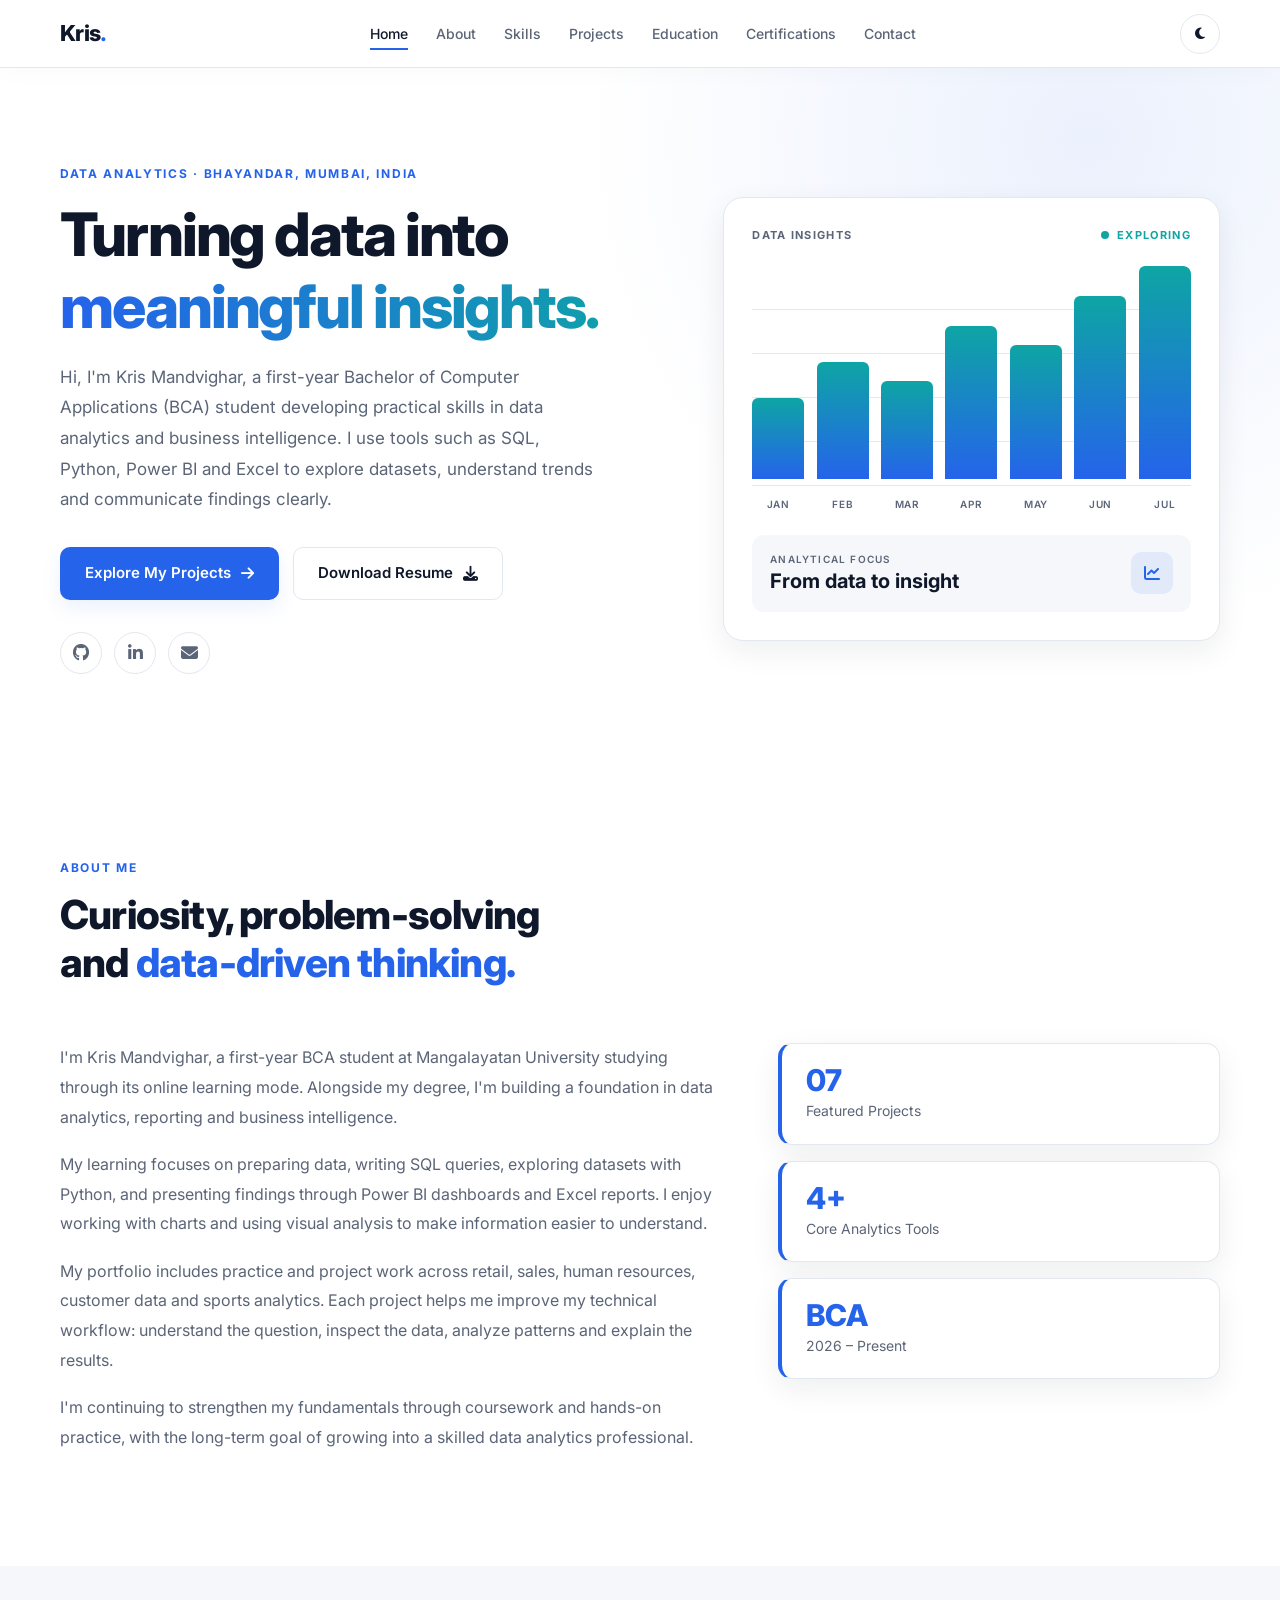
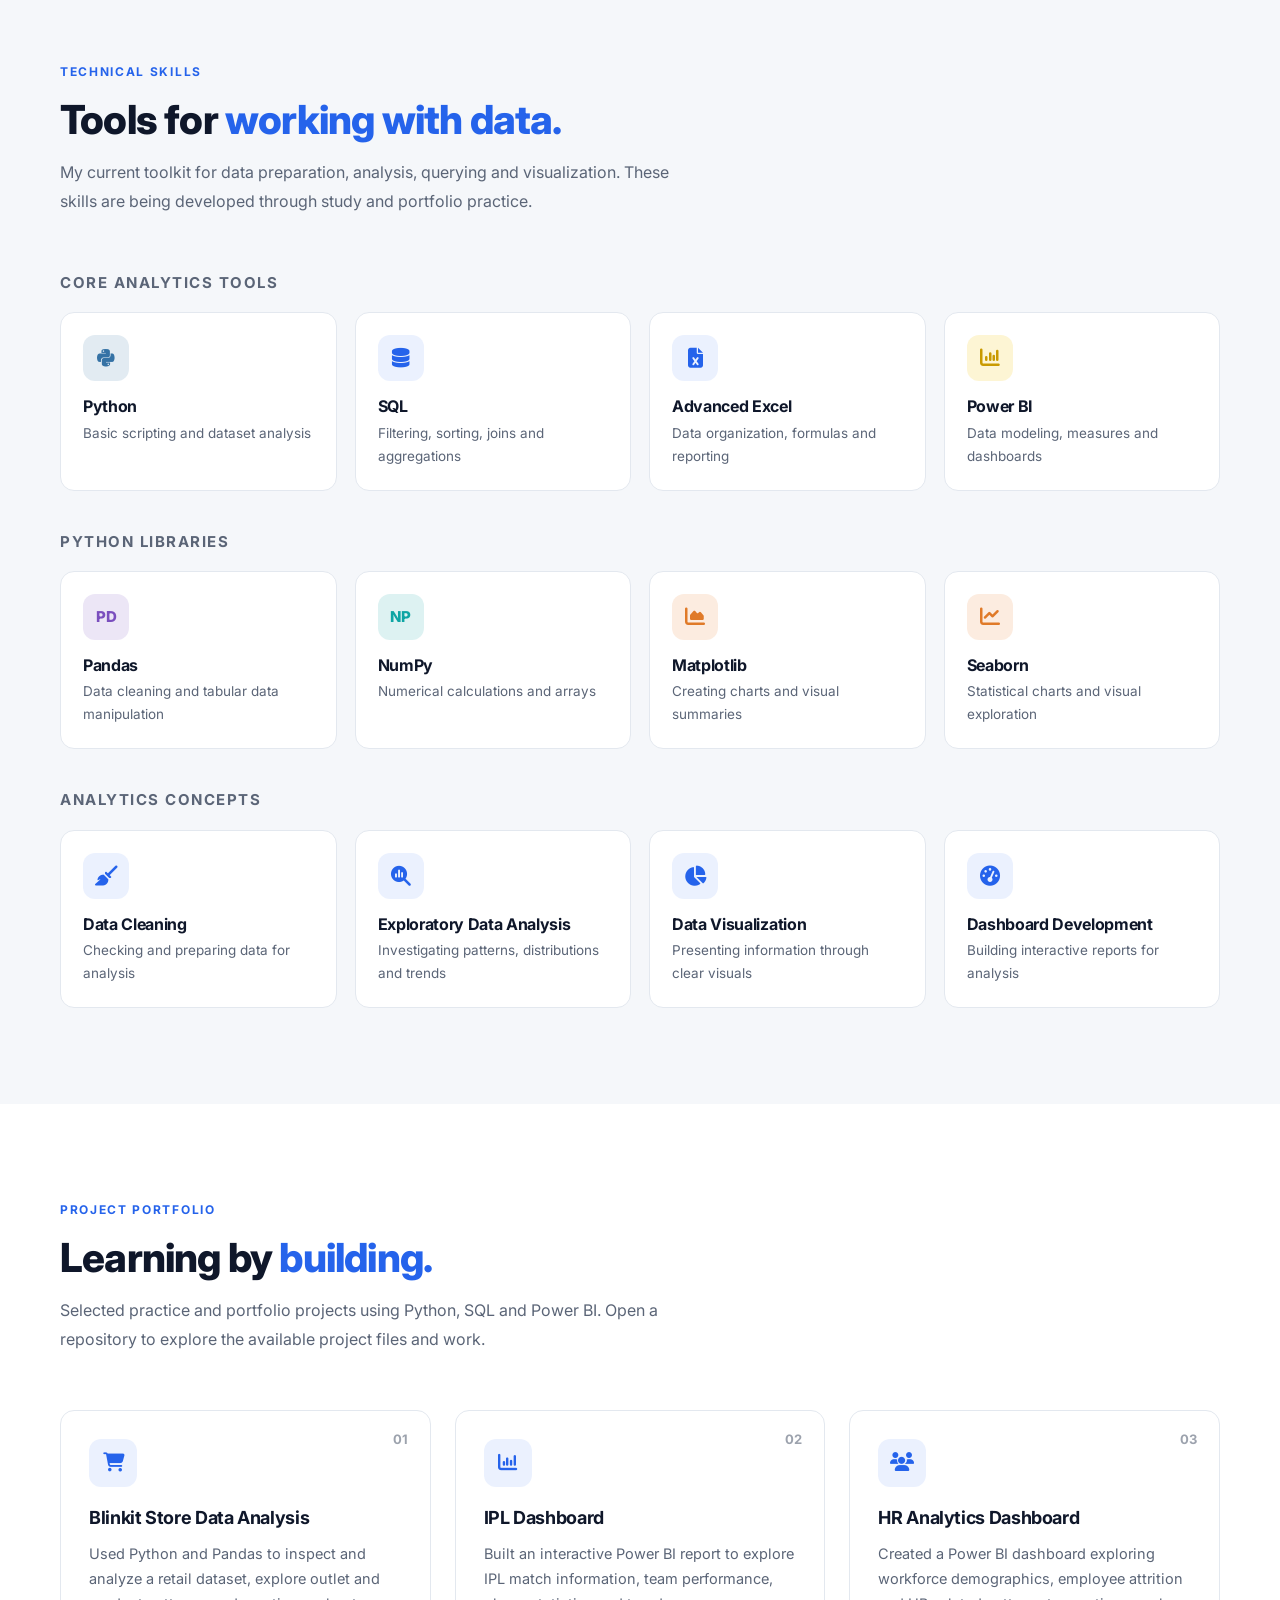
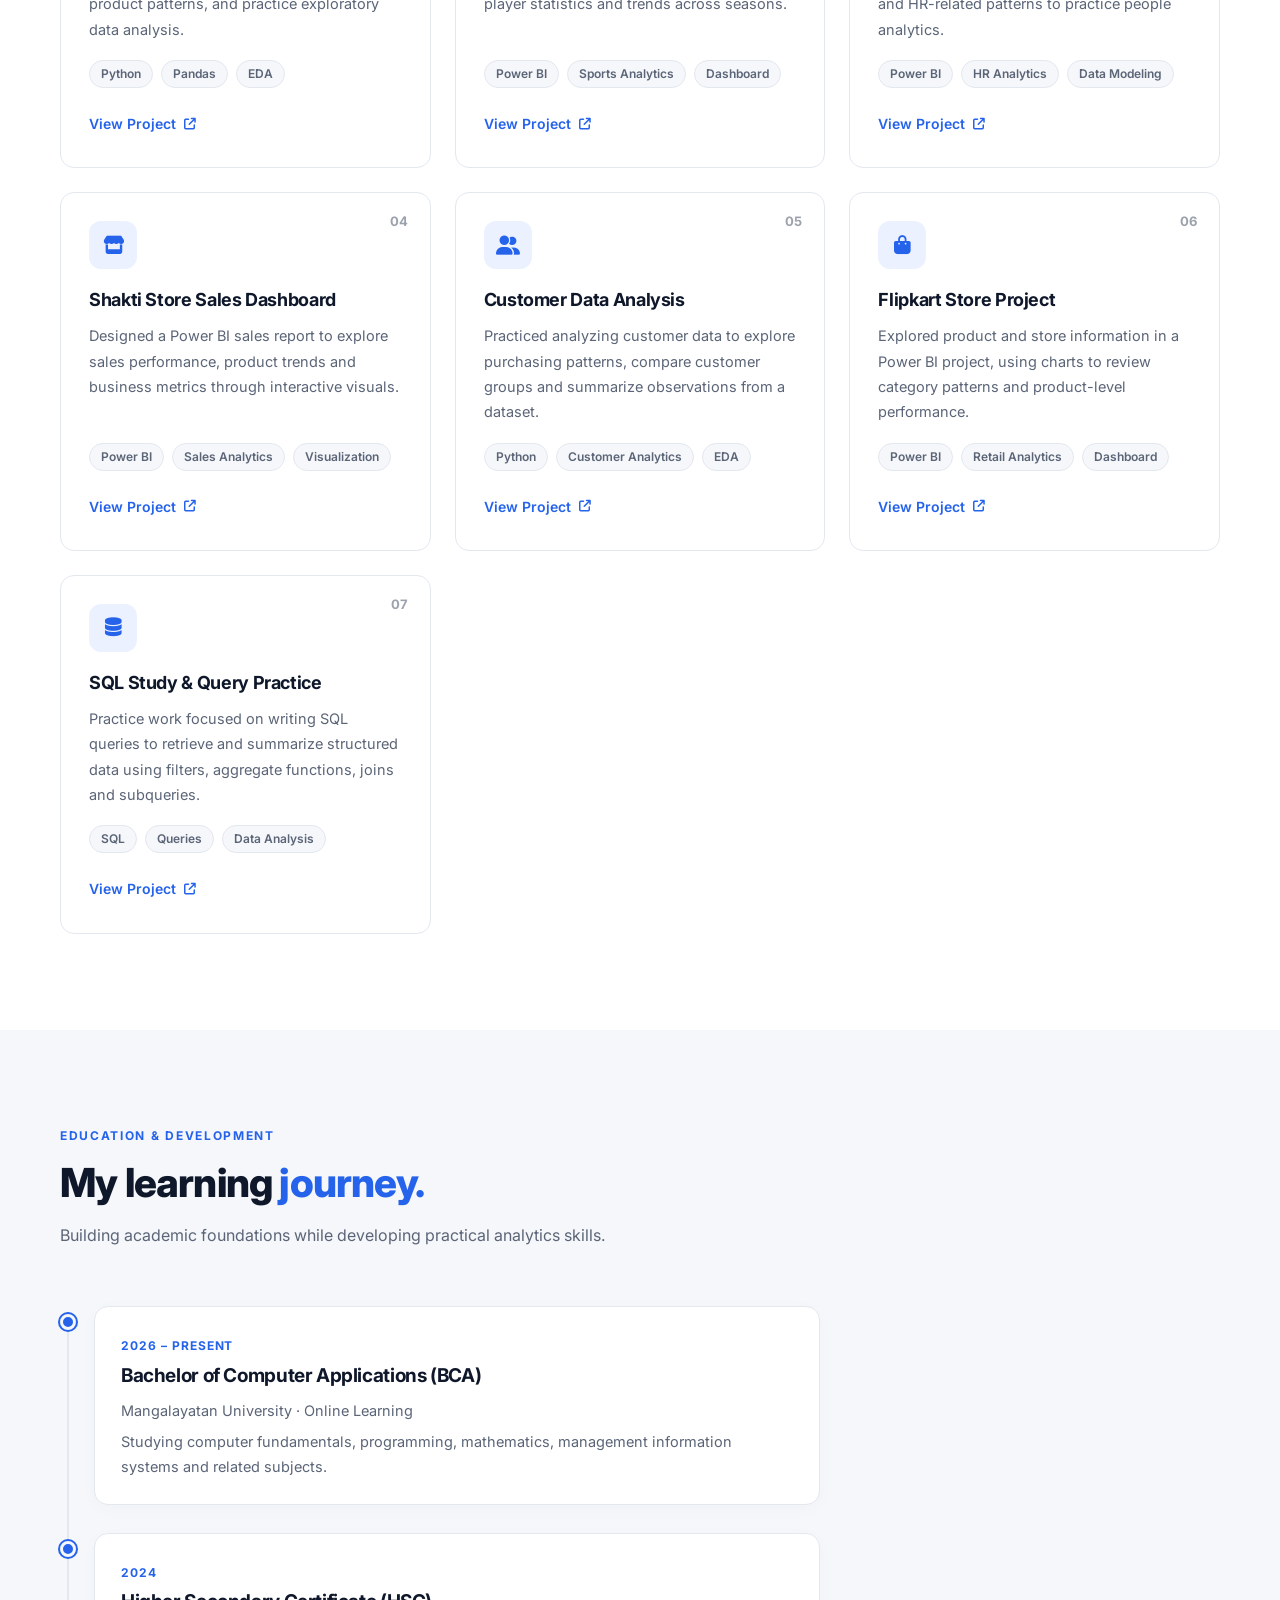
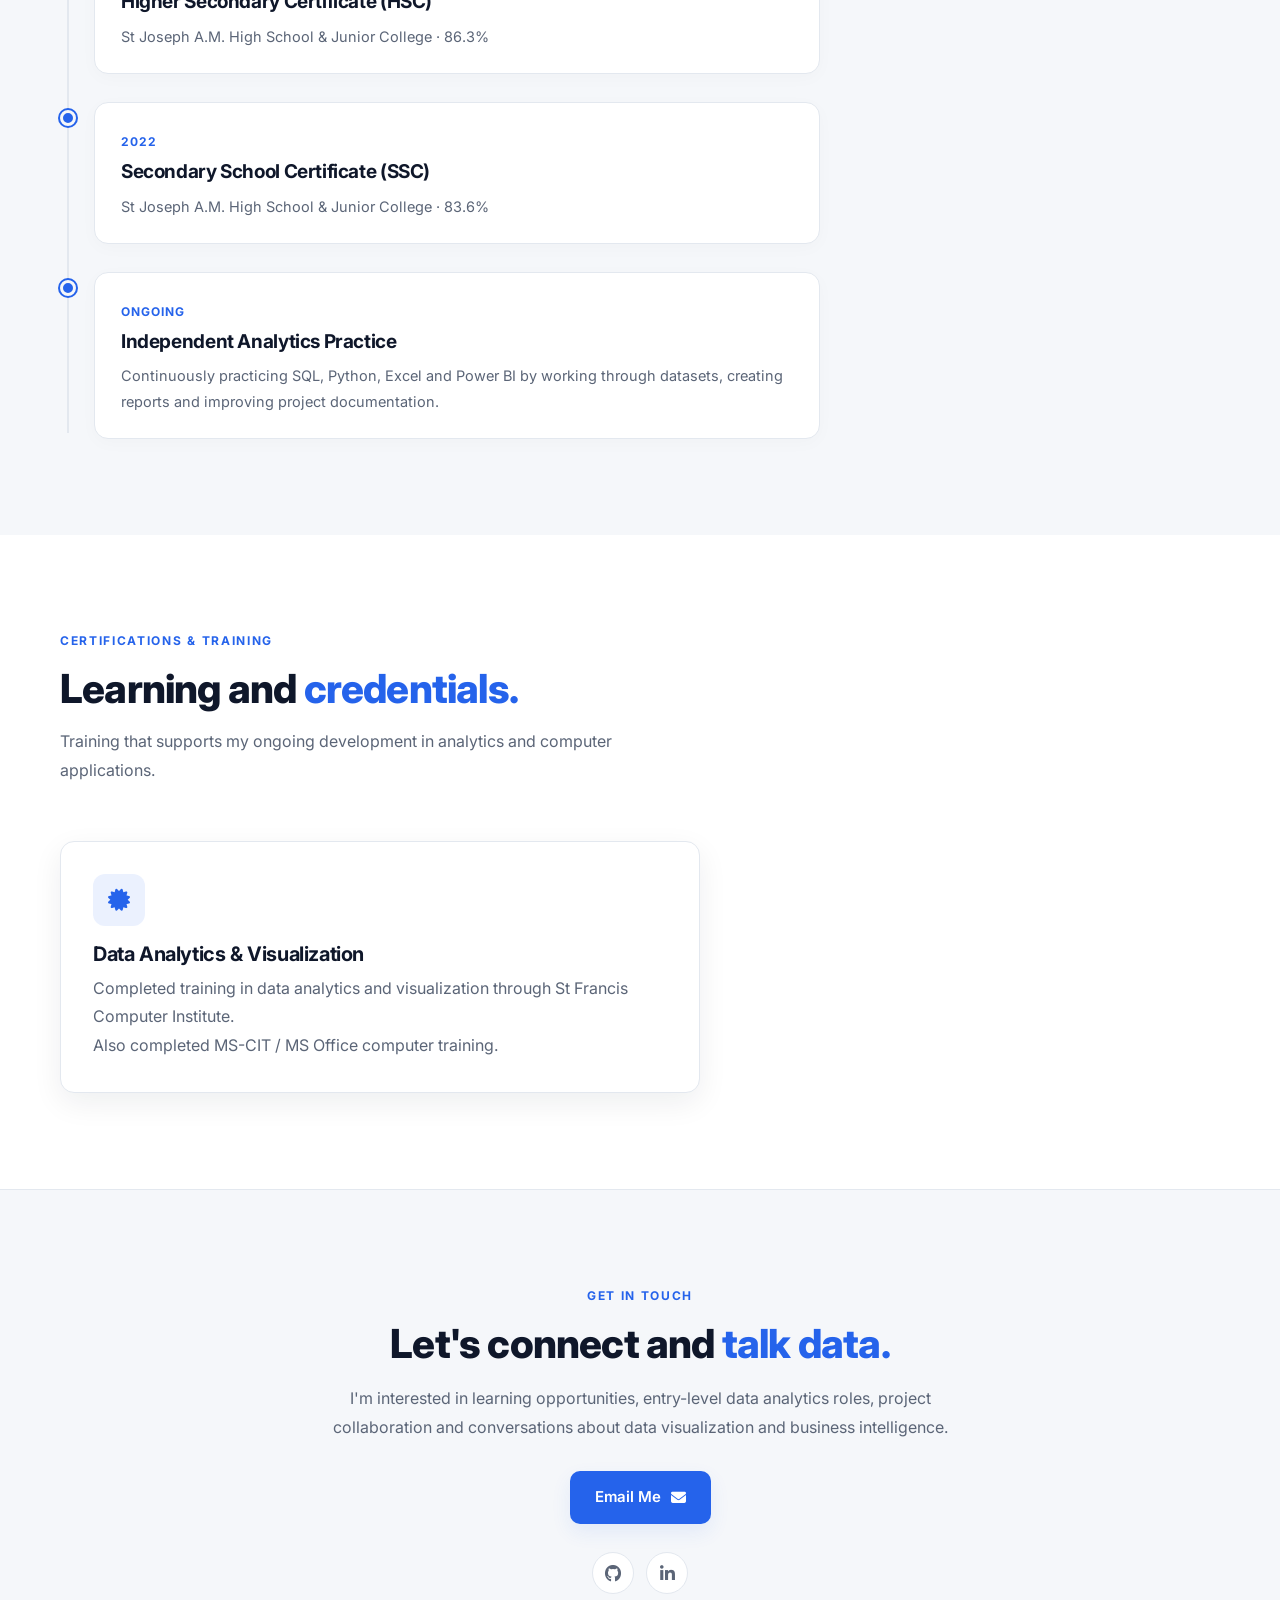
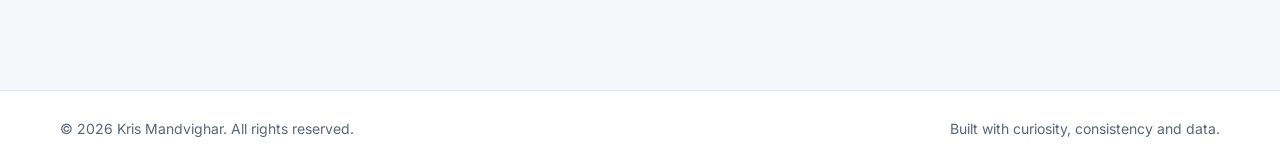
==== commit 8261ba77: "Add files via upload" ====
--- a/index.html
+++ b/index.html
@@ -3,7 +3,7 @@
 <head>
     <meta charset="UTF-8">
     <meta name="viewport" content="width=device-width, initial-scale=1.0">
-    <meta name="theme-color" content="#0b1220">
+    <meta name="theme-color" content="#ffffff">
     <meta name="author" content="Kris Mandvighar">
     <meta name="description" content="Explore Kris Mandvighar's data analytics portfolio featuring Power BI dashboards, SQL practice, Python data analysis, Excel, and business intelligence projects.">
     <meta name="keywords" content="Kris Mandvighar, Data Analyst Portfolio, Power BI, SQL, Python, Excel, Pandas, Data Visualization, Business Intelligence">
@@ -14,6 +14,9 @@
 
     <title>Kris Mandvighar | Data Analytics Portfolio</title>
 
+    <!-- Favicon -->
+    <link rel="icon" href="data:image/svg+xml,<svg xmlns=%22http://www.w3.org/2000/svg%22 viewBox=%220 0 100 100%22><text y=%22.9em%22 font-size=%2290%22>📊</text></svg>">
+
     <!-- Fonts and icons -->
     <link rel="preconnect" href="https://fonts.googleapis.com">
     <link rel="preconnect" href="https://fonts.gstatic.com" crossorigin>
@@ -24,11 +27,21 @@
     <link rel="stylesheet" href="style.css">
 
     <script>
-        // Lets the stylesheet enable reveal effects only when JavaScript is available.
+        // Enables reveal effects only when JavaScript is available.
         document.documentElement.classList.add('js');
+        // Safety net: if script.js fails to load, show all content anyway.
+        setTimeout(function () {
+            if (!document.documentElement.classList.contains('js-ready')) {
+                document.documentElement.classList.remove('js');
+            }
+        }, 2000);
     </script>
 </head>
 <body>
+    <script>
+        // Apply saved theme immediately to avoid a light-mode flash.
+        try { if (localStorage.getItem("theme") === "dark") document.body.classList.add("dark-theme"); } catch (e) {}
+    </script>
     <a class="skip-link" href="#main-content">Skip to content</a>
 
     <!-- ==================== SITE NAVIGATION ==================== -->
@@ -82,7 +95,7 @@
                         </a>
                     </div>
 
-                    <div class="social-links" aria-label="Social and contact links">
+                    <div class="social-links" role="group" aria-label="Social and contact links">
                         <a href="https://github.com/krishmandvighar-hub" target="_blank" rel="noopener noreferrer" aria-label="GitHub profile" title="GitHub">
                             <i class="fa-brands fa-github" aria-hidden="true"></i>
                         </a>
@@ -95,13 +108,13 @@
                     </div>
                 </div>
 
-                <div class="hero-visual reveal" aria-label="Decorative data visualization">
+                <div class="hero-visual reveal" aria-hidden="true">
                     <div class="data-card">
                         <div class="card-top">
                             <span>DATA INSIGHTS</span>
                             <span class="status"><span></span> EXPLORING</span>
                         </div>
-                        <div class="chart" aria-hidden="true">
+                        <div class="chart">
                             <div class="bar bar-1"></div>
                             <div class="bar bar-2"></div>
                             <div class="bar bar-3"></div>
@@ -110,13 +123,13 @@
                             <div class="bar bar-6"></div>
                             <div class="bar bar-7"></div>
                         </div>
-                        <div class="chart-labels" aria-hidden="true">
+                        <div class="chart-labels">
                             <span>JAN</span><span>FEB</span><span>MAR</span><span>APR</span>
                             <span>MAY</span><span>JUN</span><span>JUL</span>
                         </div>
                         <div class="metric">
                             <div><small>ANALYTICAL FOCUS</small><strong>From data to insight</strong></div>
-                            <div class="metric-icon"><i class="fa-solid fa-chart-line" aria-hidden="true"></i></div>
+                            <div class="metric-icon"><i class="fa-solid fa-chart-line"></i></div>
                         </div>
                     </div>
                 </div>
@@ -154,7 +167,7 @@
                         </p>
                     </div>
 
-                    <div class="about-stats reveal" aria-label="Portfolio overview">
+                    <div class="about-stats reveal" role="group" aria-label="Portfolio overview">
                         <div class="stat-card"><strong>07</strong><span>Featured Projects</span></div>
                         <div class="stat-card"><strong>4+</strong><span>Core Analytics Tools</span></div>
                         <div class="stat-card"><strong>BCA</strong><span>2026 – Present</span></div>
@@ -407,7 +420,7 @@
                 <a class="btn btn-primary" href="mailto:krishmandvighar@gmail.com">
                     Email Me <i class="fa-solid fa-envelope" aria-hidden="true"></i>
                 </a>
-                <div class="contact-socials" aria-label="More ways to connect">
+                <div class="contact-socials" role="group" aria-label="More ways to connect">
                     <a href="https://github.com/krishmandvighar-hub" target="_blank" rel="noopener noreferrer" aria-label="GitHub profile">
                         <i class="fa-brands fa-github" aria-hidden="true"></i>
                     </a>
--- a/style.css
+++ b/style.css
@@ -0,0 +1,488 @@
+/* ==========================================
+   KRIS MANDVIGHAR — PORTFOLIO STYLES
+   Works with the existing index.html + script.js
+========================================== */
+
+:root {
+    --bg: #ffffff;
+    --bg-alt: #f5f7fa;
+    --surface: #ffffff;
+    --text: #0f172a;
+    --muted: #5b6577;
+    --border: #e3e8ef;
+    --accent: #2563eb;
+    --accent-2: #0ea5a4;
+    --accent-soft: rgba(37, 99, 235, 0.09);
+    --shadow: 0 10px 30px rgba(15, 23, 42, 0.07);
+    --radius: 14px;
+    --header-h: 68px;
+}
+
+body.dark-theme {
+    --bg: #0b1220;
+    --bg-alt: #0f1829;
+    --surface: #131d30;
+    --text: #e8edf6;
+    --muted: #93a0b8;
+    --border: #223049;
+    --accent: #4f8cff;
+    --accent-2: #2dd4bf;
+    --accent-soft: rgba(79, 140, 255, 0.13);
+    --shadow: 0 10px 30px rgba(0, 0, 0, 0.35);
+}
+
+*, *::before, *::after { box-sizing: border-box; margin: 0; padding: 0; }
+
+html { scroll-behavior: smooth; scroll-padding-top: var(--header-h); }
+
+body {
+    font-family: "Inter", system-ui, -apple-system, "Segoe UI", Roboto, sans-serif;
+    background: var(--bg);
+    color: var(--text);
+    line-height: 1.65;
+    -webkit-font-smoothing: antialiased;
+    transition: background 0.3s ease, color 0.3s ease;
+}
+
+a { color: inherit; text-decoration: none; }
+ul { list-style: none; }
+h1, h2, h3 { line-height: 1.2; letter-spacing: -0.02em; }
+
+:focus-visible { outline: 2px solid var(--accent); outline-offset: 3px; border-radius: 6px; }
+
+.container { width: min(1120px, 100% - 48px); margin-inline: auto; }
+
+.eyebrow {
+    font-size: 12px;
+    font-weight: 700;
+    letter-spacing: 0.14em;
+    text-transform: uppercase;
+    color: var(--accent);
+    margin-bottom: 14px;
+}
+
+/* ---------- Header ---------- */
+
+.header {
+    position: sticky;
+    top: 0;
+    z-index: 100;
+    height: var(--header-h);
+    background: color-mix(in srgb, var(--bg) 88%, transparent);
+    backdrop-filter: blur(12px);
+    -webkit-backdrop-filter: blur(12px);
+    border-bottom: 1px solid var(--border);
+}
+
+.navbar { height: 100%; display: flex; align-items: center; justify-content: space-between; gap: 24px; }
+
+.logo { font-size: 22px; font-weight: 800; letter-spacing: -0.03em; }
+.logo span { color: var(--accent); }
+
+.nav-links { display: flex; gap: 28px; }
+.nav-links a { font-size: 14px; font-weight: 500; color: var(--muted); padding: 6px 0; border-bottom: 2px solid transparent; transition: color 0.2s, border-color 0.2s; }
+.nav-links a:hover, .nav-links a[aria-current="location"] { color: var(--text); border-bottom-color: var(--accent); }
+
+.nav-actions { display: flex; align-items: center; gap: 10px; }
+
+.theme-toggle, .menu-btn {
+    width: 40px; height: 40px;
+    display: grid; place-items: center;
+    border: 1px solid var(--border);
+    border-radius: 50%;
+    background: var(--surface);
+    color: var(--text);
+    cursor: pointer;
+    transition: background 0.2s, color 0.2s, border-color 0.2s;
+}
+.theme-toggle:hover, .menu-btn:hover { background: var(--accent); border-color: var(--accent); color: #fff; }
+.menu-btn { display: none; }
+
+/* ---------- Buttons ---------- */
+
+.btn {
+    display: inline-flex; align-items: center; gap: 10px;
+    padding: 13px 24px;
+    border-radius: 10px;
+    font-size: 15px; font-weight: 600;
+    border: 1px solid transparent;
+    transition: transform 0.2s, box-shadow 0.2s, background 0.2s;
+}
+.btn:hover { transform: translateY(-2px); }
+.btn-primary { background: var(--accent); color: #fff; box-shadow: 0 8px 20px var(--accent-soft); }
+.btn-primary:hover { box-shadow: 0 10px 24px rgba(37, 99, 235, 0.3); }
+.btn-secondary { background: transparent; color: var(--text); border-color: var(--border); }
+.btn-secondary:hover { border-color: var(--accent); color: var(--accent); }
+
+/* ---------- Hero ---------- */
+
+.hero {
+    padding: 96px 0 88px;
+    background: radial-gradient(circle at 85% 10%, var(--accent-soft), transparent 40%), var(--bg);
+}
+.hero-content { display: grid; grid-template-columns: 1.1fr 0.9fr; gap: 56px; align-items: center; }
+.hero h1 { font-size: clamp(36px, 5.2vw, 60px); font-weight: 800; letter-spacing: -0.035em; margin-bottom: 20px; }
+.hero h1 span { display: block; background: linear-gradient(90deg, var(--accent), var(--accent-2)); -webkit-background-clip: text; background-clip: text; color: transparent; }
+.hero-description { font-size: 17px; color: var(--muted); max-width: 540px; margin-bottom: 32px; }
+.hero-buttons { display: flex; flex-wrap: wrap; gap: 14px; margin-bottom: 32px; }
+
+.social-links, .contact-socials { display: flex; gap: 12px; }
+.social-links a, .contact-socials a {
+    width: 42px; height: 42px; display: grid; place-items: center;
+    border: 1px solid var(--border); border-radius: 50%;
+    color: var(--muted); font-size: 17px; background: var(--surface);
+    transition: all 0.2s;
+}
+.social-links a:hover, .contact-socials a:hover { color: #fff; background: var(--accent); border-color: var(--accent); transform: translateY(-2px); }
+
+/* Hero data card */
+
+.data-card {
+    background: var(--surface);
+    border: 1px solid var(--border);
+    border-radius: 18px;
+    padding: 28px;
+    box-shadow: var(--shadow);
+}
+.card-top { display: flex; justify-content: space-between; align-items: center; font-size: 11px; font-weight: 700; letter-spacing: 0.12em; color: var(--muted); margin-bottom: 22px; }
+.status { display: inline-flex; align-items: center; gap: 8px; color: var(--accent-2); }
+.status span { width: 8px; height: 8px; border-radius: 50%; background: var(--accent-2); animation: pulse 1.8s infinite; }
+
+.chart { height: 220px; display: flex; align-items: flex-end; gap: 12px; padding-bottom: 6px; border-bottom: 1px solid var(--border);
+    background: repeating-linear-gradient(to top, transparent 0 43px, var(--border) 43px 44px); }
+.bar { flex: 1; border-radius: 6px 6px 0 0; background: linear-gradient(to top, var(--accent), var(--accent-2)); transform-origin: bottom; animation: grow 0.9s ease both; }
+.bar-1 { height: 38%; animation-delay: 0.05s; }
+.bar-2 { height: 55%; animation-delay: 0.1s; }
+.bar-3 { height: 46%; animation-delay: 0.15s; }
+.bar-4 { height: 72%; animation-delay: 0.2s; }
+.bar-5 { height: 63%; animation-delay: 0.25s; }
+.bar-6 { height: 86%; animation-delay: 0.3s; }
+.bar-7 { height: 100%; animation-delay: 0.35s; }
+
+.chart-labels { display: flex; justify-content: space-between; gap: 12px; font-size: 10px; font-weight: 600; color: var(--muted); letter-spacing: 0.08em; margin: 10px 0 22px; }
+.chart-labels span { flex: 1; text-align: center; }
+
+.metric { display: flex; justify-content: space-between; align-items: center; padding: 16px 18px; background: var(--bg-alt); border-radius: 12px; }
+.metric small { display: block; font-size: 10px; letter-spacing: 0.12em; color: var(--muted); font-weight: 600; }
+.metric strong { font-size: 20px; }
+.metric-icon { width: 42px; height: 42px; display: grid; place-items: center; border-radius: 10px; background: var(--accent-soft); color: var(--accent); }
+
+@keyframes grow { from { transform: scaleY(0); } to { transform: scaleY(1); } }
+@keyframes pulse { 0%, 100% { opacity: 1; } 50% { opacity: 0.3; } }
+
+/* ---------- Sections ---------- */
+
+.section { padding: 96px 0; }
+.section-dark, .section-light { background: var(--bg-alt); }
+.section-heading { max-width: 640px; margin-bottom: 56px; }
+.section-heading h2, .contact-content h2 { font-size: clamp(28px, 4vw, 40px); font-weight: 800; }
+.section-heading h2 span, .contact-content h2 span { color: var(--accent); }
+.heading-description { color: var(--muted); margin-top: 14px; }
+
+/* About */
+
+.about-grid { display: grid; grid-template-columns: 1.5fr 1fr; gap: 56px; align-items: start; }
+.about-text p { color: var(--muted); margin-bottom: 18px; font-size: 16px; }
+.about-stats { display: grid; gap: 16px; }
+.stat-card { background: var(--surface); border: 1px solid var(--border); border-left: 4px solid var(--accent); border-radius: var(--radius); padding: 20px 24px; box-shadow: var(--shadow); }
+.stat-card strong { display: block; font-size: 30px; font-weight: 800; color: var(--accent); line-height: 1.1; }
+.stat-card span { font-size: 14px; color: var(--muted); }
+
+/* Skills */
+
+.skills-category { font-size: 15px; font-weight: 700; text-transform: uppercase; letter-spacing: 0.1em; color: var(--muted); margin: 40px 0 18px; }
+.skills-category:first-of-type { margin-top: 0; }
+.skills-grid { display: grid; grid-template-columns: repeat(4, 1fr); gap: 18px; }
+.skill-card { background: var(--surface); border: 1px solid var(--border); border-radius: var(--radius); padding: 22px; transition: transform 0.25s, box-shadow 0.25s, border-color 0.25s; }
+.skill-card:hover { transform: translateY(-4px); box-shadow: var(--shadow); border-color: var(--accent); }
+.skill-card h3 { font-size: 16px; margin: 14px 0 4px; }
+.skill-card p { font-size: 13.5px; color: var(--muted); line-height: 1.5; }
+.skill-icon { width: 46px; height: 46px; display: grid; place-items: center; border-radius: 12px; background: var(--accent-soft); color: var(--accent); font-size: 20px; font-weight: 800; }
+.skill-icon.python { background: rgba(53, 114, 165, 0.14); color: #3572a5; }
+.skill-icon.powerbi { background: rgba(242, 200, 17, 0.18); color: #c99a00; }
+.skill-icon.pandas { background: rgba(120, 78, 190, 0.14); color: #7a4ebe; font-size: 15px; }
+.skill-icon.numpy { background: rgba(14, 165, 164, 0.14); color: var(--accent-2); font-size: 15px; }
+.skill-icon.matplotlib { background: rgba(234, 120, 40, 0.14); color: #e07a28; }
+
+/* Projects */
+
+.projects-grid { display: grid; grid-template-columns: repeat(3, 1fr); gap: 24px; }
+.project-card { position: relative; display: flex; background: var(--surface); border: 1px solid var(--border); border-radius: var(--radius); overflow: hidden; transition: transform 0.25s, box-shadow 0.25s, border-color 0.25s; }
+.project-card:hover { transform: translateY(-5px); box-shadow: var(--shadow); border-color: var(--accent); }
+.project-number { position: absolute; top: 18px; right: 22px; font-size: 13px; font-weight: 700; color: var(--muted); opacity: 0.6; }
+.project-content { display: flex; flex-direction: column; padding: 28px; width: 100%; }
+.project-icon { width: 48px; height: 48px; display: grid; place-items: center; border-radius: 12px; background: var(--accent-soft); color: var(--accent); font-size: 19px; margin-bottom: 18px; }
+.project-content h3 { font-size: 18px; margin-bottom: 10px; }
+.project-content > p { font-size: 14.5px; color: var(--muted); margin-bottom: 18px; flex-grow: 1; }
+.tags { display: flex; flex-wrap: wrap; gap: 8px; margin-bottom: 20px; }
+.tags span { font-size: 12px; font-weight: 600; padding: 4px 11px; border-radius: 999px; background: var(--bg-alt); color: var(--muted); border: 1px solid var(--border); }
+.project-link { display: inline-flex; align-items: center; gap: 8px; font-size: 14px; font-weight: 600; color: var(--accent); }
+.project-link i { font-size: 12px; transition: transform 0.2s; }
+.project-link:hover i { transform: translate(3px, -3px); }
+
+/* Timeline */
+
+.timeline { position: relative; max-width: 760px; padding-left: 34px; }
+.timeline::before { content: ""; position: absolute; left: 7px; top: 6px; bottom: 6px; width: 2px; background: var(--border); }
+.timeline-item { position: relative; margin-bottom: 28px; }
+.timeline-item:last-child { margin-bottom: 0; }
+.timeline-dot { position: absolute; left: -34px; top: 8px; width: 16px; height: 16px; border-radius: 50%; background: var(--accent); border: 3px solid var(--bg-alt); box-shadow: 0 0 0 2px var(--accent); }
+.timeline-content { background: var(--surface); border: 1px solid var(--border); border-radius: var(--radius); padding: 24px 26px; }
+.timeline-date { display: inline-block; font-size: 12px; font-weight: 700; letter-spacing: 0.08em; text-transform: uppercase; color: var(--accent); margin-bottom: 6px; }
+.timeline-content h3 { font-size: 19px; margin-bottom: 8px; }
+.timeline-content p { color: var(--muted); font-size: 14.5px; margin-top: 6px; }
+
+/* Certifications */
+
+.empty-card { max-width: 640px; background: var(--surface); border: 1px solid var(--border); border-radius: var(--radius); padding: 32px; box-shadow: var(--shadow); }
+.empty-icon { width: 52px; height: 52px; display: grid; place-items: center; border-radius: 12px; background: var(--accent-soft); color: var(--accent); font-size: 22px; margin-bottom: 16px; }
+.empty-card h3 { font-size: 20px; margin-bottom: 8px; }
+.empty-card p { color: var(--muted); }
+
+/* Contact */
+
+.contact-section { padding: 96px 0; background: var(--bg-alt); border-top: 1px solid var(--border); text-align: center; }
+.contact-content { max-width: 640px; }
+.contact-content > p:not(.eyebrow) { color: var(--muted); margin: 16px 0 30px; }
+.contact-socials { justify-content: center; margin-top: 28px; }
+
+/* Footer */
+
+footer { border-top: 1px solid var(--border); padding: 26px 0; font-size: 14px; color: var(--muted); }
+.footer-content { display: flex; justify-content: space-between; gap: 16px; flex-wrap: wrap; }
+
+/* ---------- Scroll reveal (only hidden when JS is running) ---------- */
+
+.js .reveal { opacity: 0; transform: translateY(24px); transition: opacity 0.7s ease, transform 0.7s ease; }
+.js .reveal.active { opacity: 1; transform: none; }
+
+/* ---------- Responsive ---------- */
+
+@media (max-width: 1024px) {
+    .skills-grid { grid-template-columns: repeat(2, 1fr); }
+    .projects-grid { grid-template-columns: repeat(2, 1fr); }
+}
+
+@media (max-width: 900px) {
+    .hero { padding: 64px 0; }
+    .hero-content, .about-grid { grid-template-columns: 1fr; gap: 40px; }
+    .about-stats { grid-template-columns: repeat(3, 1fr); }
+}
+
+@media (max-width: 768px) {
+    .menu-btn { display: grid; }
+    .nav-links {
+        position: absolute; top: var(--header-h); left: 0; right: 0;
+        flex-direction: column; gap: 0;
+        background: var(--bg); border-bottom: 1px solid var(--border);
+        padding: 8px 24px 16px; box-shadow: var(--shadow);
+        opacity: 0; visibility: hidden; transform: translateY(-8px);
+        transition: opacity 0.2s, transform 0.2s, visibility 0.2s;
+    }
+    .nav-links.active { opacity: 1; visibility: visible; transform: none; }
+    .nav-links a { display: block; padding: 12px 0; border-bottom: 1px solid var(--border); }
+    .section, .contact-section { padding: 64px 0; }
+    .section-heading { margin-bottom: 40px; }
+}
+
+@media (max-width: 600px) {
+    .container { width: calc(100% - 36px); }
+    .hero h1 { letter-spacing: -0.03em; }
+    .hero-description { font-size: 15px; }
+    .hero-buttons { flex-direction: column; align-items: stretch; }
+    .btn { justify-content: center; }
+    .data-card { padding: 20px; }
+    .chart { height: 180px; }
+    .skills-grid, .projects-grid { grid-template-columns: 1fr; }
+    .about-stats { grid-template-columns: 1fr; }
+    .footer-content { flex-direction: column; align-items: center; gap: 6px; text-align: center; }
+}
+
+@media (prefers-reduced-motion: reduce) {
+    html { scroll-behavior: auto; }
+    *, *::before, *::after { animation: none !important; transition: none !important; }
+}
+
+/* ==========================================
+   POLISH & ACCESSIBILITY ENHANCEMENTS
+   Compatible with the updated index.html
+========================================== */
+
+:root {
+    color-scheme: light;
+    --content-width: 1160px;
+    --radius-sm: 10px;
+    --radius-lg: 20px;
+}
+
+body.dark-theme { color-scheme: dark; }
+
+::selection { background: var(--accent); color: #fff; }
+
+.container { width: min(var(--content-width), calc(100% - 48px)); }
+
+.skip-link {
+    position: fixed;
+    top: 12px;
+    left: 12px;
+    z-index: 1000;
+    padding: 12px 16px;
+    border-radius: 8px;
+    background: var(--accent);
+    color: #fff;
+    font-weight: 700;
+    transform: translateY(-160%);
+    transition: transform 0.2s ease;
+}
+.skip-link:focus { transform: translateY(0); }
+
+.header { box-shadow: 0 4px 24px rgba(15, 23, 42, 0.025); }
+.navbar { min-width: 0; }
+.logo { white-space: nowrap; }
+.nav-links { align-items: center; }
+.nav-links a { transition: color 0.2s ease, border-color 0.2s ease; }
+
+.btn { cursor: pointer; min-height: 46px; justify-content: center; }
+.btn:focus-visible,
+.theme-toggle:focus-visible,
+.menu-btn:focus-visible,
+.social-links a:focus-visible,
+.contact-socials a:focus-visible,
+.project-link:focus-visible { outline-offset: 4px; }
+
+.hero { overflow: hidden; }
+.hero-content { min-width: 0; }
+.hero-text, .hero-visual, .about-text, .about-stats,
+.skill-card, .project-card, .timeline-item { min-width: 0; }
+.hero h1 { max-width: 760px; text-wrap: balance; }
+.hero-description { line-height: 1.8; }
+.data-card { border-radius: var(--radius-lg); }
+.chart { overflow: hidden; border-radius: 8px 8px 0 0; }
+.metric { gap: 16px; }
+.metric strong { font-size: clamp(15px, 1.6vw, 20px); line-height: 1.4; }
+
+.section { scroll-margin-top: calc(var(--header-h) + 12px); }
+.section-heading h2,
+.contact-content h2 { text-wrap: balance; }
+.heading-description { max-width: 650px; line-height: 1.8; }
+.about-text p { line-height: 1.85; }
+.stat-card { transition: transform 0.22s ease, border-color 0.22s ease; }
+.stat-card:hover { transform: translateY(-3px); border-left-color: var(--accent-2); }
+
+.skills-category { line-height: 1.5; }
+.skill-card { height: 100%; }
+.skill-card h3 { line-height: 1.4; }
+.skill-card p { line-height: 1.7; }
+.skill-icon { flex-shrink: 0; }
+
+.projects-grid { align-items: stretch; }
+.project-card { height: 100%; }
+.project-content { min-height: 100%; }
+.project-content h3 { padding-right: 24px; line-height: 1.45; }
+.project-content > p { line-height: 1.75; }
+.tags span { line-height: 1.5; }
+.project-link { width: fit-content; padding: 4px 0; }
+
+.timeline-content { box-shadow: 0 4px 18px rgba(15, 23, 42, 0.025); }
+.timeline-content h3 { line-height: 1.45; }
+.timeline-content p { line-height: 1.75; }
+.empty-card { box-shadow: var(--shadow); }
+.empty-card p { line-height: 1.8; }
+
+.contact-section { scroll-margin-top: var(--header-h); }
+.contact-content { margin-inline: auto; }
+.contact-content > p:not(.eyebrow) { line-height: 1.8; }
+.contact-socials a { flex-shrink: 0; }
+footer { line-height: 1.7; }
+
+/* Keep the theme readable when the browser applies dark mode. */
+body.dark-theme .btn-secondary:hover { background: var(--accent-soft); }
+body.dark-theme .skill-icon.python { color: #83b8e8; }
+body.dark-theme .skill-icon.powerbi { color: #f4d45b; }
+body.dark-theme .skill-icon.pandas { color: #c3a5ff; }
+body.dark-theme .skill-icon.matplotlib { color: #ffb27c; }
+
+/* Tablet layout */
+@media (max-width: 1024px) {
+    :root { --header-h: 66px; }
+    .nav-links { gap: 18px; }
+    .nav-links a { font-size: 13px; }
+    .hero-content { gap: 36px; }
+    .section { padding-block: 80px; }
+    .projects-grid { gap: 20px; }
+    .project-content { padding: 24px; }
+}
+
+/* Mobile navigation and content */
+@media (max-width: 768px) {
+    .container { width: calc(100% - 40px); }
+    .navbar { gap: 14px; }
+    .nav-actions { margin-left: auto; }
+    .nav-links { z-index: 120; }
+    .nav-links li { width: 100%; }
+    .nav-links a { font-size: 15px; }
+    .hero { padding: 60px 0 56px; }
+    .hero-content { gap: 34px; }
+    .hero h1 { max-width: 620px; }
+    .hero-description { max-width: 100%; }
+    .social-links { flex-wrap: wrap; }
+    .about-grid { gap: 28px; }
+    .about-stats { gap: 12px; }
+    .section, .contact-section { padding: 66px 0; }
+    .section-heading { margin-bottom: 34px; }
+    .skills-category { margin-top: 30px; }
+    .projects-grid { grid-template-columns: repeat(2, minmax(0, 1fr)); }
+}
+
+/* FIX: was max-width: 560px, which left 561–600px showing 2 columns */
+@media (max-width: 600px) {
+    .container { width: calc(100% - 32px); }
+    .logo { font-size: 21px; }
+    .theme-toggle, .menu-btn { width: 38px; height: 38px; }
+    .hero { padding-top: 48px; }
+    .eyebrow { font-size: 11px; letter-spacing: 0.11em; }
+    .hero h1 { font-size: clamp(34px, 10vw, 46px); }
+    .hero-description { font-size: 15px; line-height: 1.75; }
+    .hero-buttons { gap: 10px; }
+    .btn { width: 100%; padding: 12px 16px; font-size: 14px; }
+    .data-card { padding: 18px; }
+    .card-top { font-size: 10px; gap: 12px; }
+    .chart { height: 160px; gap: 8px; }
+    .chart-labels { font-size: 9px; gap: 4px; }
+    .metric { padding: 13px; }
+    .metric small { font-size: 9px; }
+    .metric strong { font-size: 14px; }
+    .metric-icon { width: 36px; height: 36px; flex-shrink: 0; }
+    .section, .contact-section { padding: 56px 0; }
+    .section-heading h2, .contact-content h2 { font-size: clamp(27px, 8vw, 34px); }
+    .about-stats { grid-template-columns: 1fr; }
+    .stat-card { padding: 18px 20px; }
+    .stat-card strong { font-size: 27px; }
+    .skills-grid, .projects-grid { grid-template-columns: 1fr; }
+    .skill-card { padding: 20px; }
+    .project-content { padding: 23px; }
+    .timeline { padding-left: 28px; }
+    .timeline-dot { left: -28px; }
+    .timeline-content { padding: 20px; }
+    .empty-card { padding: 24px; }
+    .footer-content { align-items: flex-start; text-align: left; }
+}
+
+@media (max-width: 360px) {
+    .container { width: calc(100% - 24px); }
+    .nav-actions { gap: 6px; }
+    .hero h1 { font-size: 32px; }
+    .data-card { padding: 14px; }
+    .card-top { letter-spacing: 0.06em; }
+    .metric { gap: 8px; }
+}
+
+@media (prefers-reduced-motion: reduce) {
+    *, *::before, *::after {
+        scroll-behavior: auto !important;
+        animation-duration: 0.01ms !important;
+        animation-iteration-count: 1 !important;
+        transition-duration: 0.01ms !important;
+    }
+    .js .reveal { opacity: 1; transform: none; }
+}
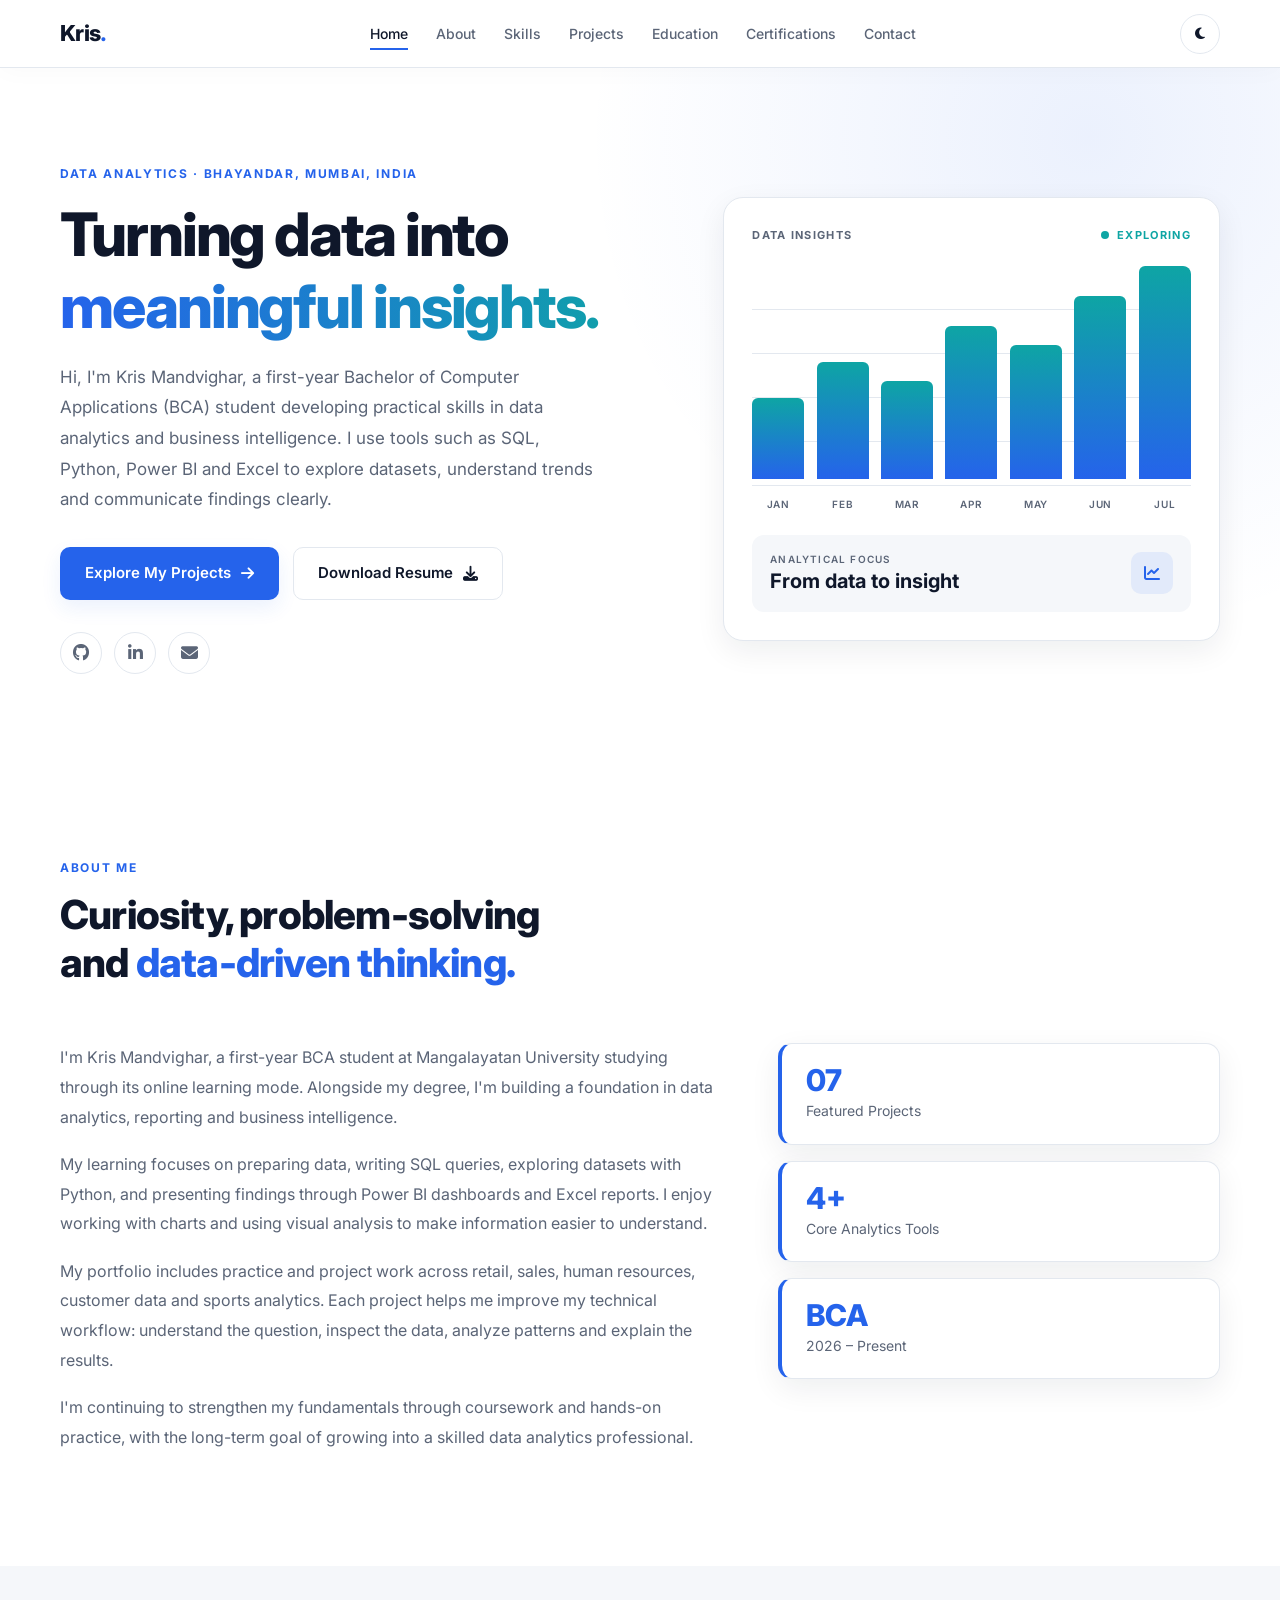
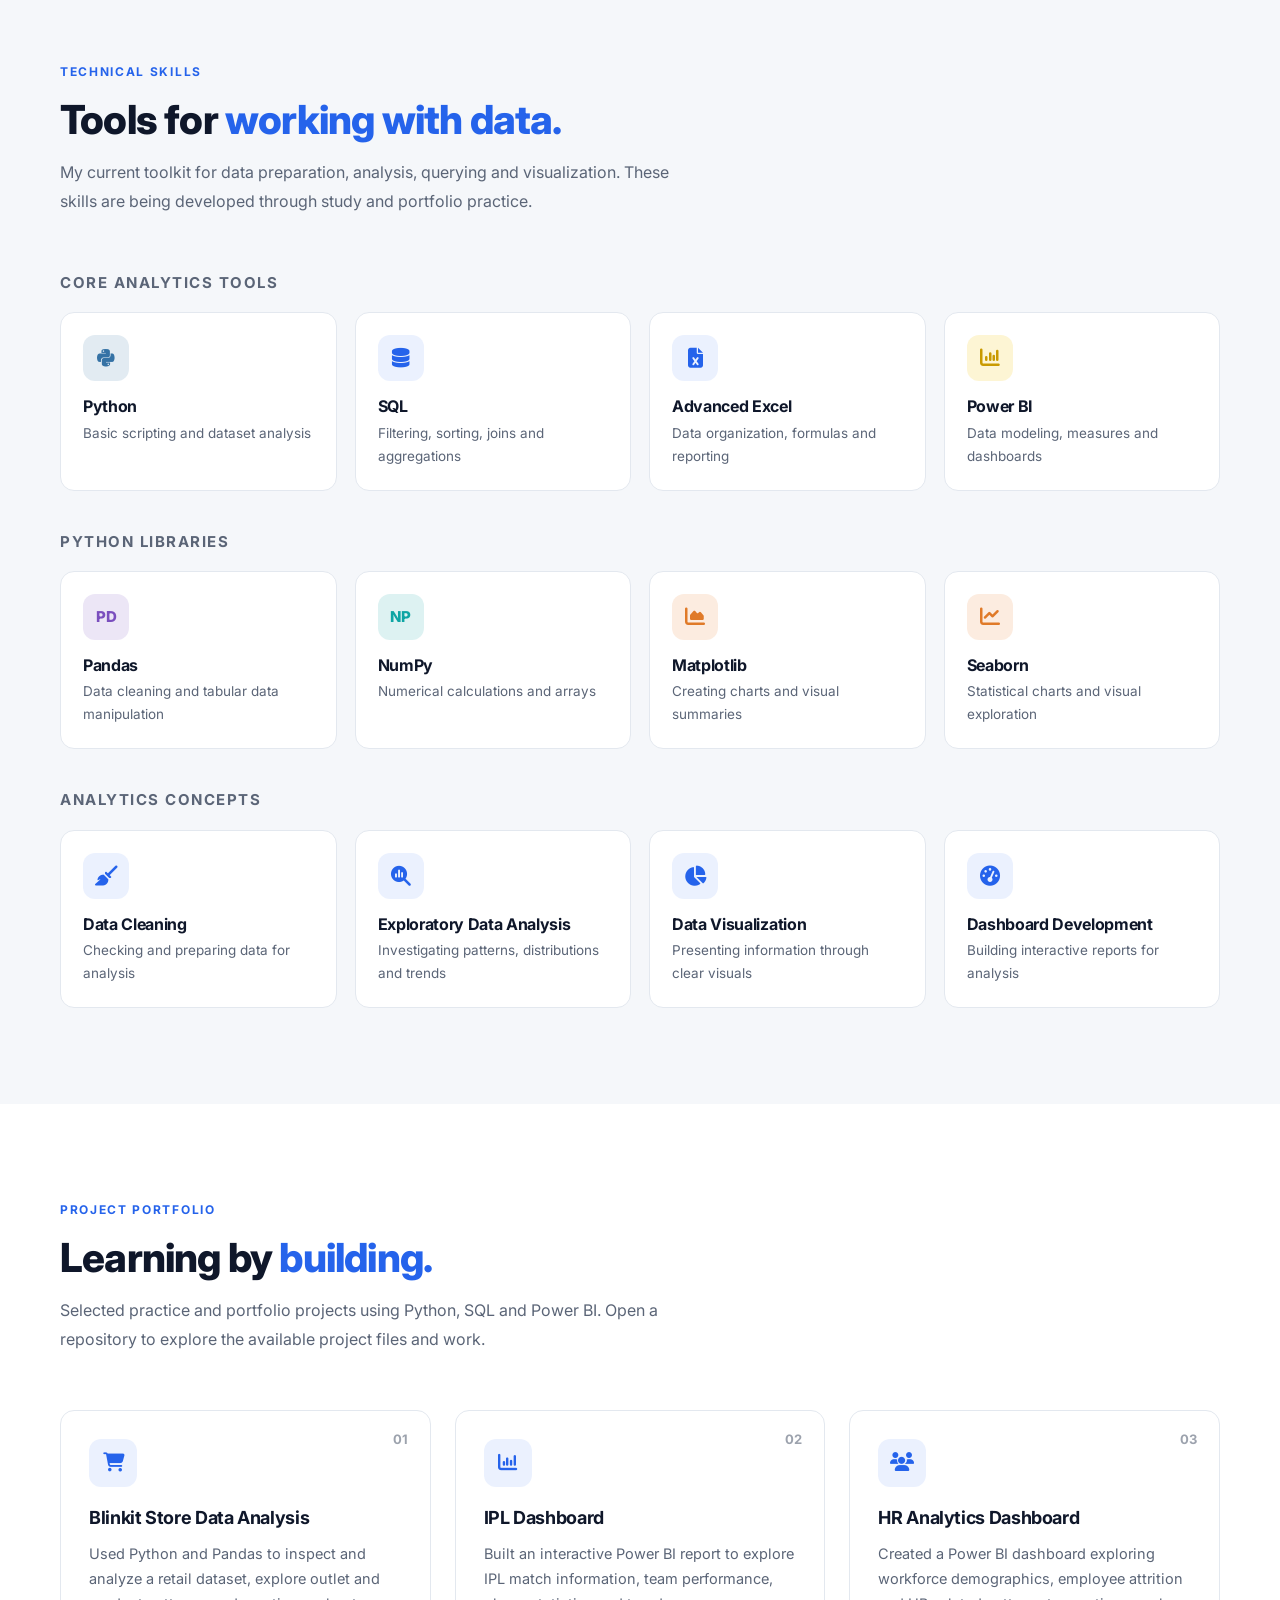
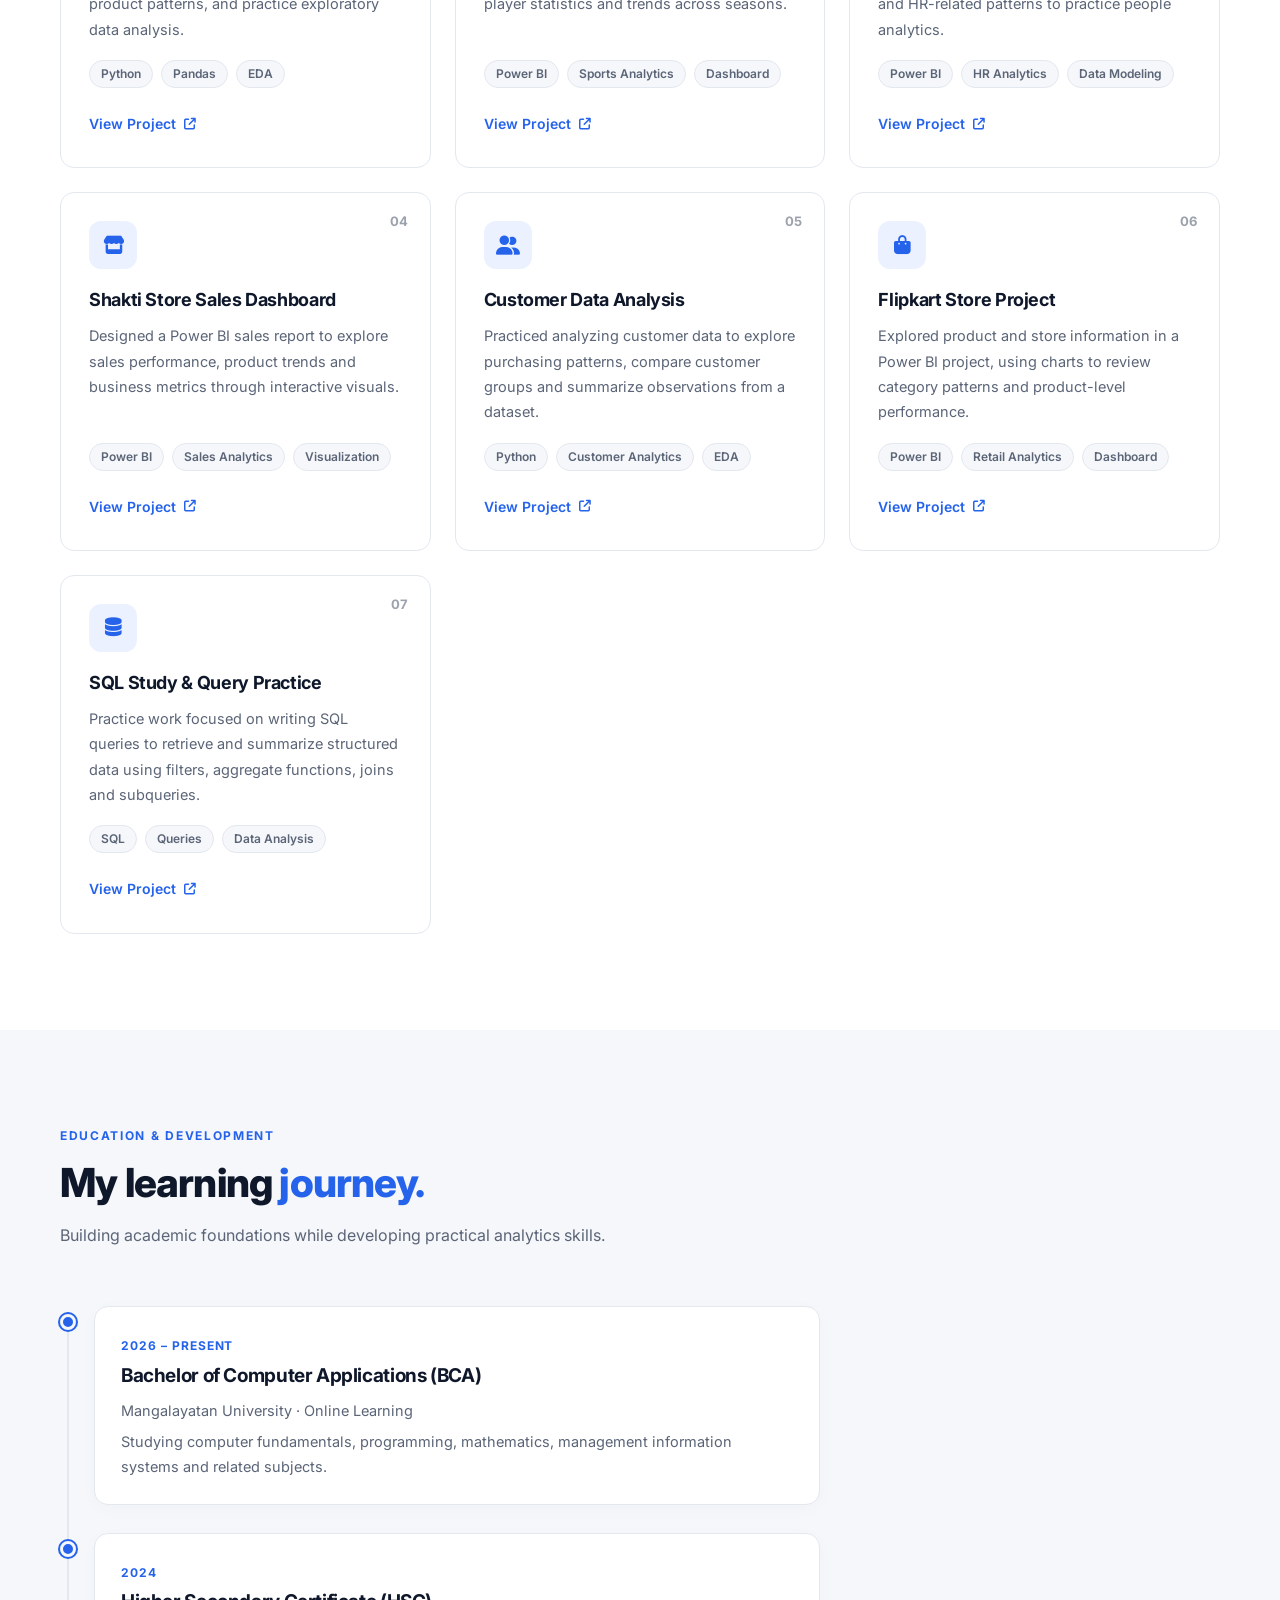
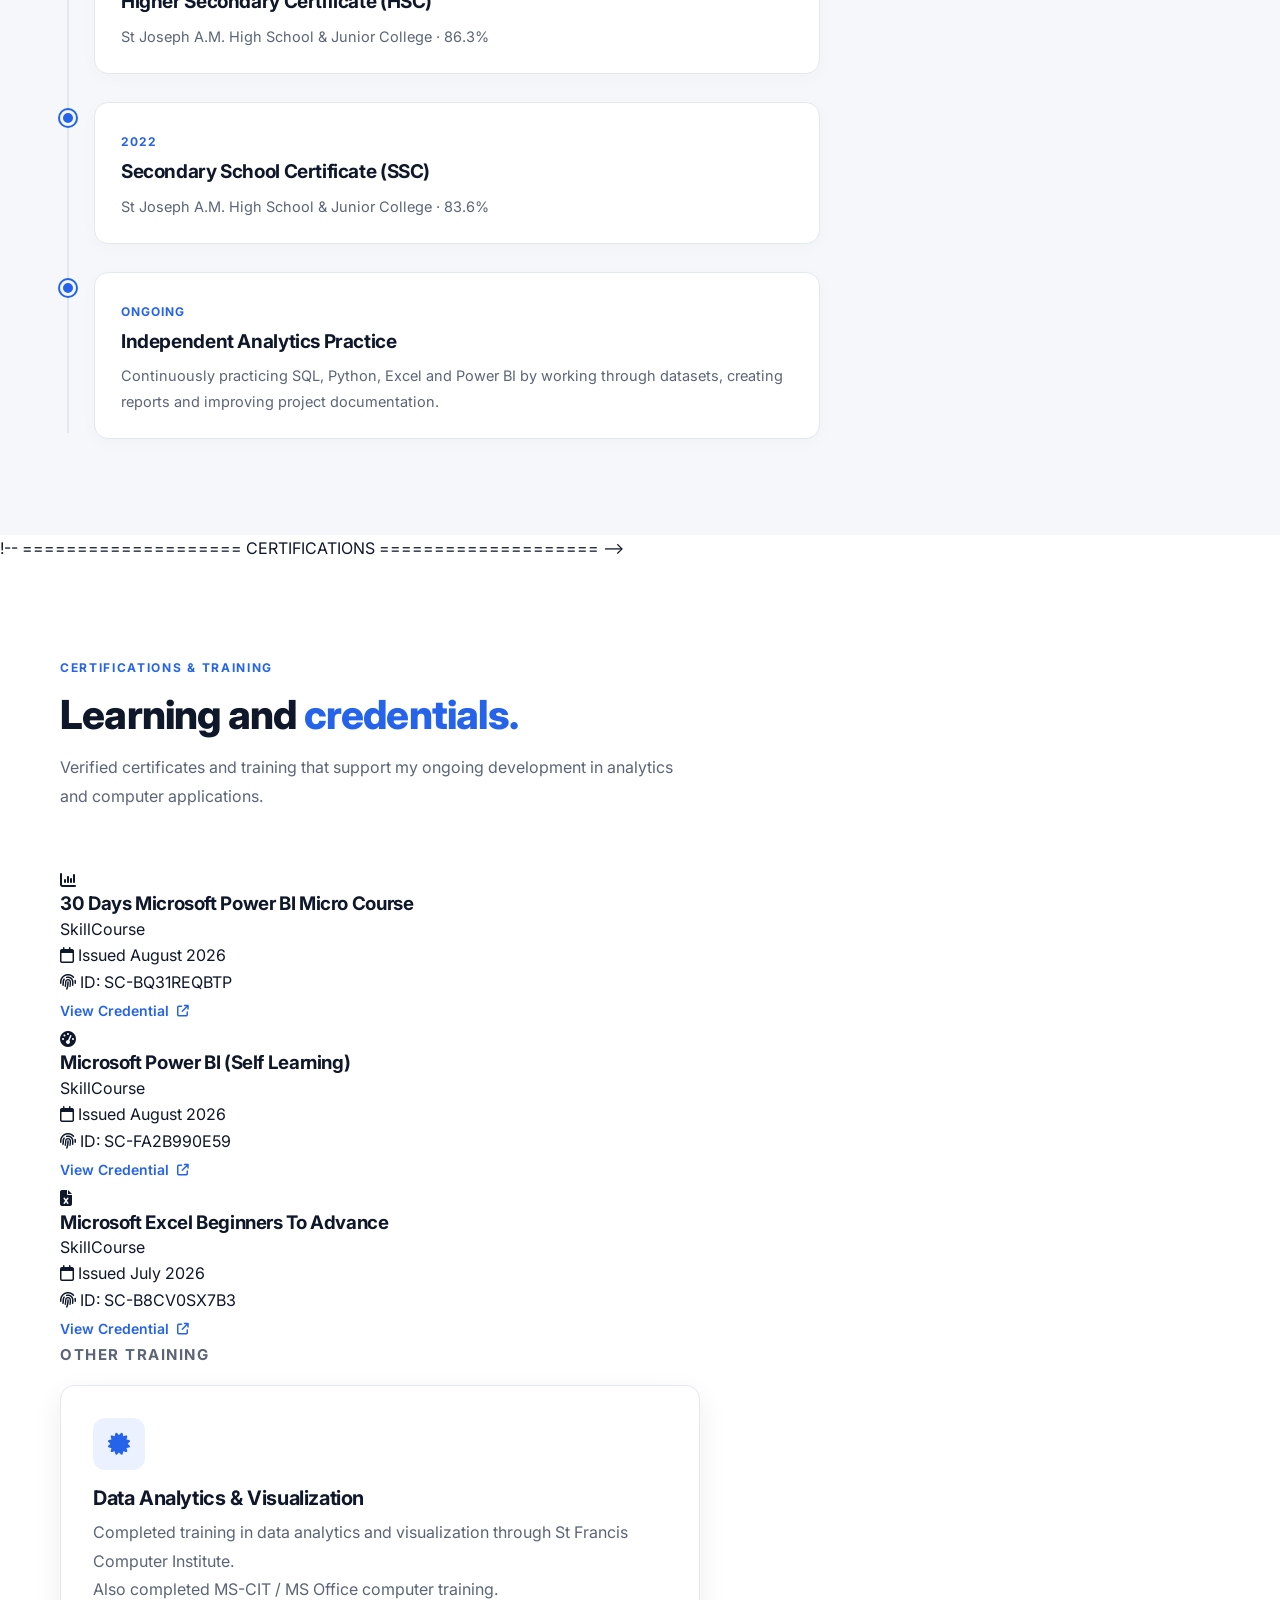
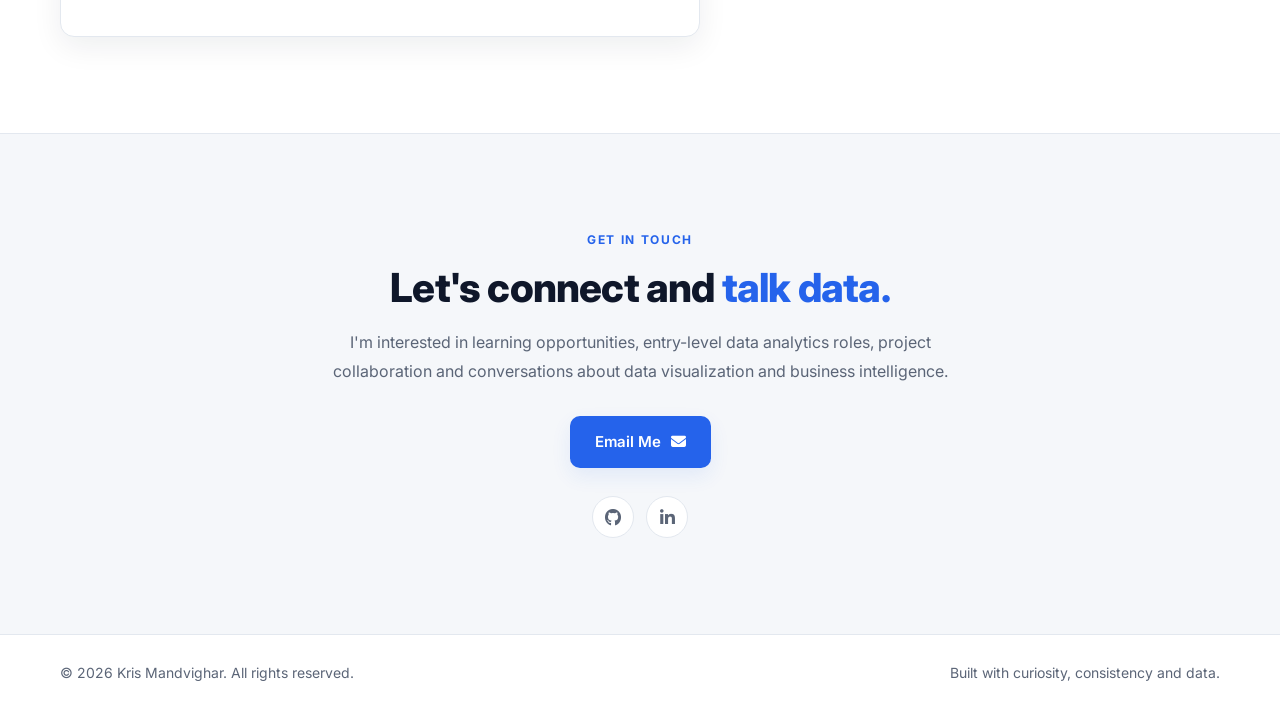
==== commit 49c3a50b: "Update index.html" ====
--- a/index.html
+++ b/index.html
@@ -390,15 +390,46 @@
             </div>
         </section>
 
-        <!-- ==================== CERTIFICATIONS ==================== -->
+       !-- ==================== CERTIFICATIONS ==================== -->
+        <!-- Replace your old certifications <section> with this whole block -->
         <section class="section" id="certifications" aria-labelledby="certifications-title">
             <div class="container">
                 <div class="section-heading reveal">
                     <p class="eyebrow">CERTIFICATIONS &amp; TRAINING</p>
                     <h2 id="certifications-title">Learning and <span>credentials.</span></h2>
-                    <p class="heading-description">Training that supports my ongoing development in analytics and computer applications.</p>
-                </div>
-
+                    <p class="heading-description">Verified certificates and training that support my ongoing development in analytics and computer applications.</p>
+                </div>
+ 
+                <div class="cert-grid">
+                    <article class="cert-card reveal">
+                        <div class="cert-icon powerbi"><i class="fa-solid fa-chart-column" aria-hidden="true"></i></div>
+                        <h3>30 Days Microsoft Power BI Micro Course</h3>
+                        <p class="cert-issuer">SkillCourse</p>
+                        <p class="cert-meta"><i class="fa-regular fa-calendar" aria-hidden="true"></i> Issued August 2026</p>
+                        <p class="cert-meta"><i class="fa-solid fa-fingerprint" aria-hidden="true"></i> ID: SC-BQ31REQBTP</p>
+                        <a class="project-link" href="https://edu.skillcourse.in/view-certificate/SC-BQ31REQBTP" target="_blank" rel="noopener noreferrer">View Credential <i class="fa-solid fa-arrow-up-right-from-square" aria-hidden="true"></i></a>
+                    </article>
+ 
+                    <article class="cert-card reveal">
+                        <div class="cert-icon powerbi"><i class="fa-solid fa-gauge-high" aria-hidden="true"></i></div>
+                        <h3>Microsoft Power BI (Self Learning)</h3>
+                        <p class="cert-issuer">SkillCourse</p>
+                        <p class="cert-meta"><i class="fa-regular fa-calendar" aria-hidden="true"></i> Issued August 2026</p>
+                        <p class="cert-meta"><i class="fa-solid fa-fingerprint" aria-hidden="true"></i> ID: SC-FA2B990E59</p>
+                        <a class="project-link" href="https://exam.skillcourse.in/student/view_certificate.php?uid=SC-FA2B990E59" target="_blank" rel="noopener noreferrer">View Credential <i class="fa-solid fa-arrow-up-right-from-square" aria-hidden="true"></i></a>
+                    </article>
+ 
+                    <article class="cert-card reveal">
+                        <div class="cert-icon excel"><i class="fa-solid fa-file-excel" aria-hidden="true"></i></div>
+                        <h3>Microsoft Excel Beginners To Advance</h3>
+                        <p class="cert-issuer">SkillCourse</p>
+                        <p class="cert-meta"><i class="fa-regular fa-calendar" aria-hidden="true"></i> Issued July 2026</p>
+                        <p class="cert-meta"><i class="fa-solid fa-fingerprint" aria-hidden="true"></i> ID: SC-B8CV0SX7B3</p>
+                        <a class="project-link" href="https://edu.skillcourse.in/view-certificate/SC-B8CV0SX7B3" target="_blank" rel="noopener noreferrer">View Credential <i class="fa-solid fa-arrow-up-right-from-square" aria-hidden="true"></i></a>
+                    </article>
+                </div>
+ 
+                <h3 class="skills-category reveal">Other Training</h3>
                 <div class="empty-card reveal">
                     <div class="empty-icon"><i class="fa-solid fa-certificate" aria-hidden="true"></i></div>
                     <h3>Data Analytics &amp; Visualization</h3>
@@ -407,6 +438,7 @@
                 </div>
             </div>
         </section>
+ 
 
         <!-- ==================== CONTACT ==================== -->
         <section class="contact-section" id="contact" aria-labelledby="contact-title">
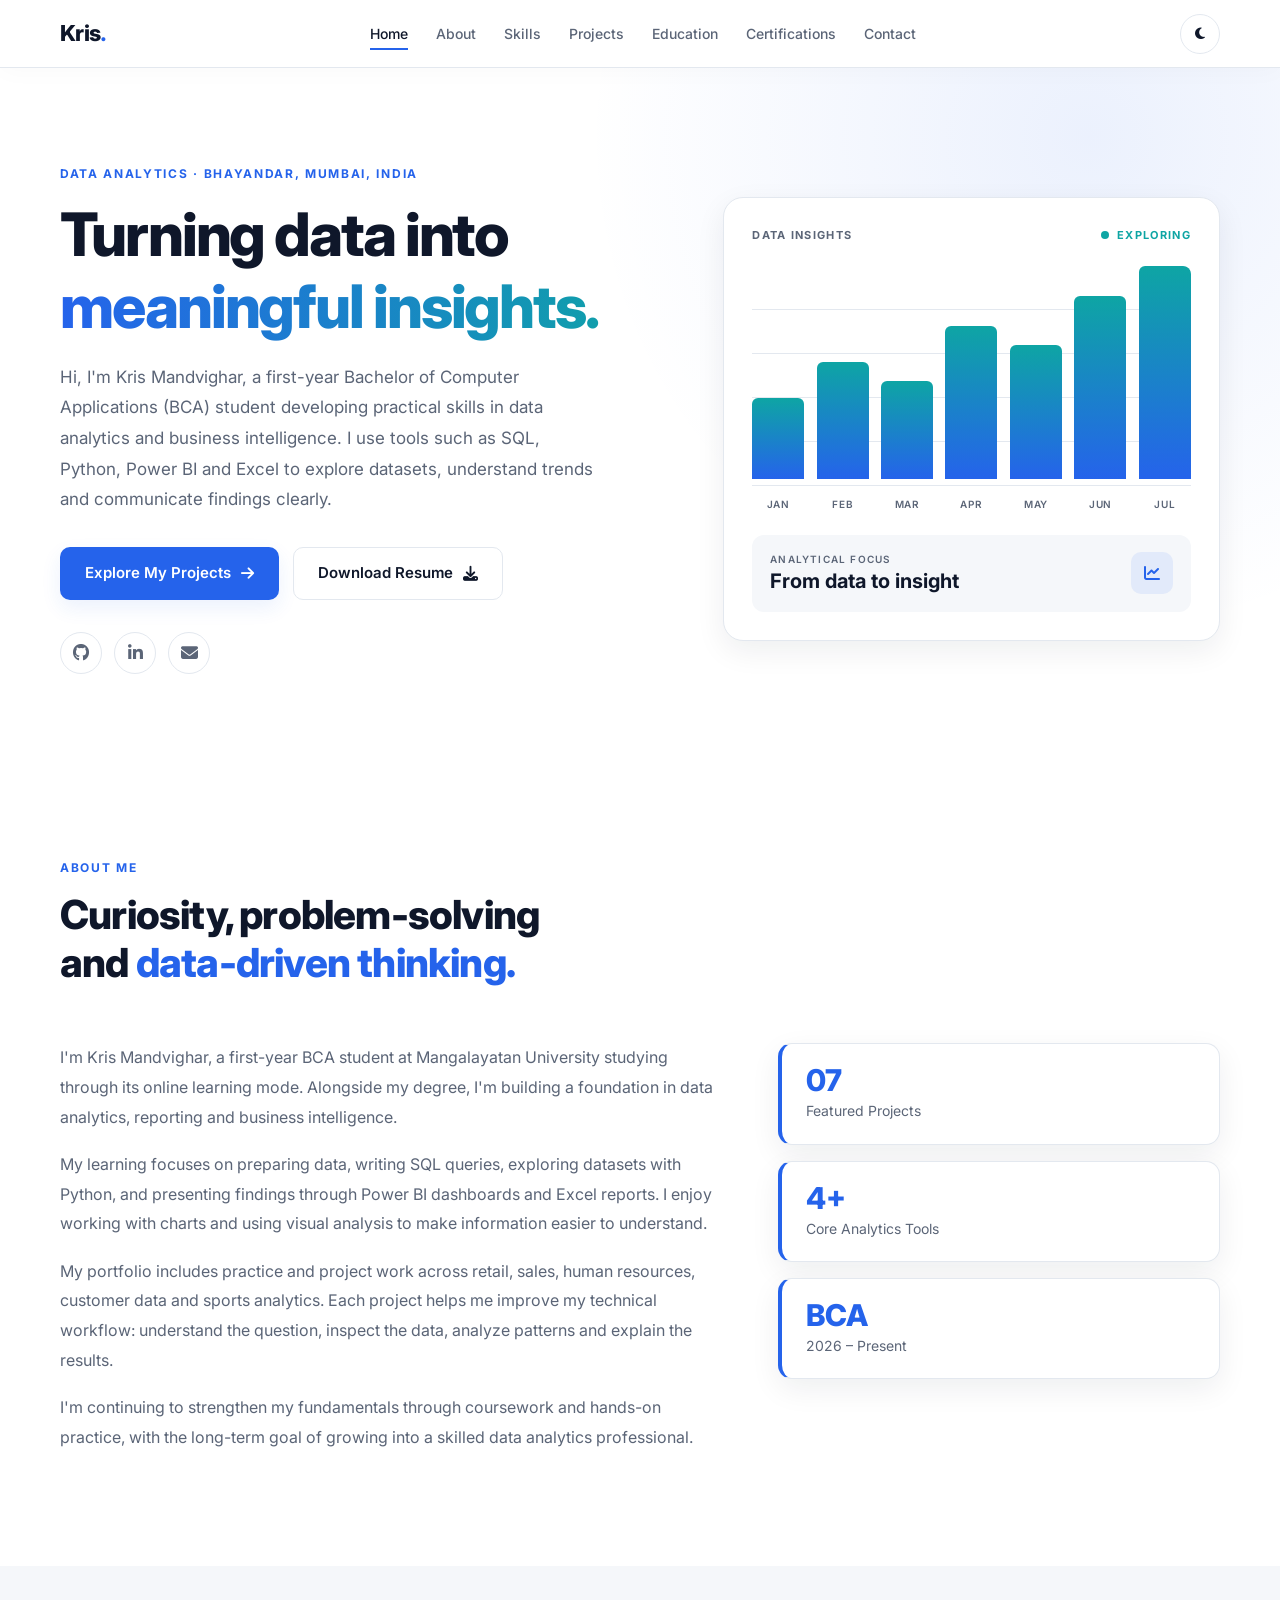
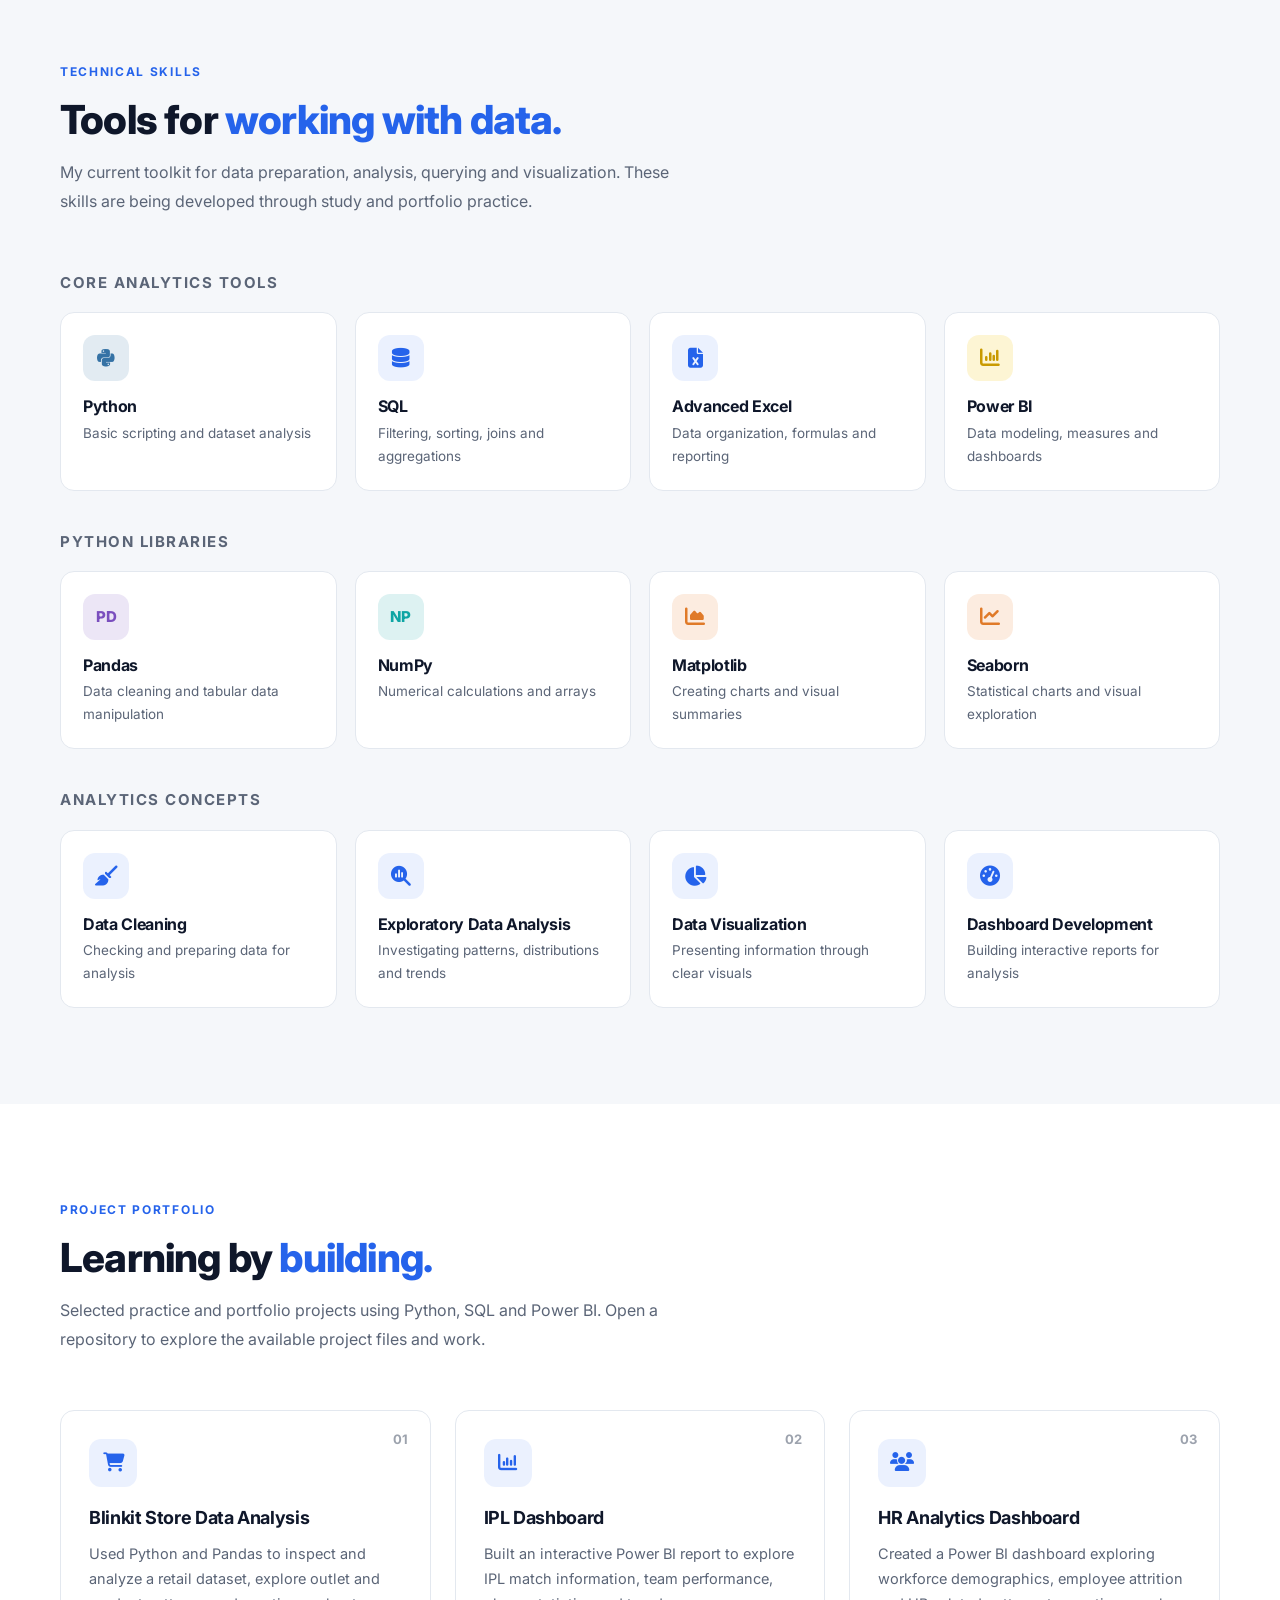
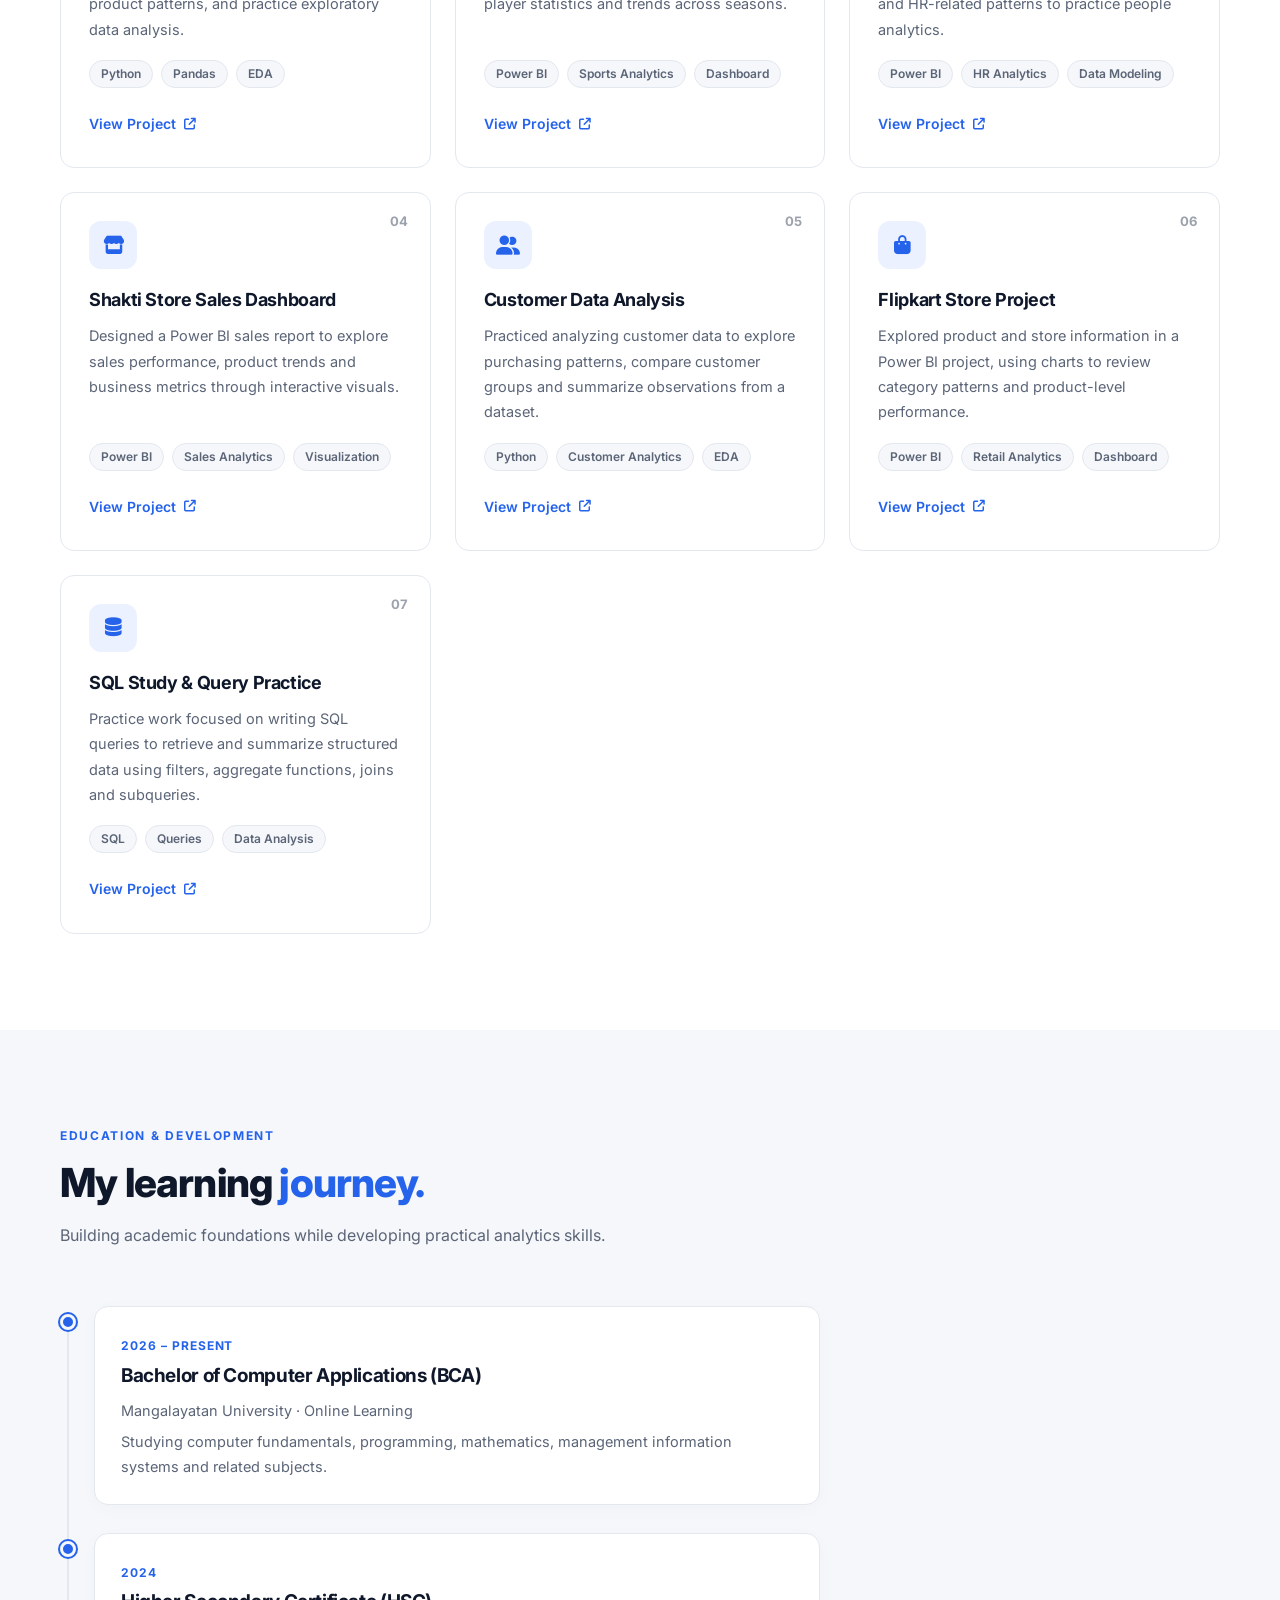
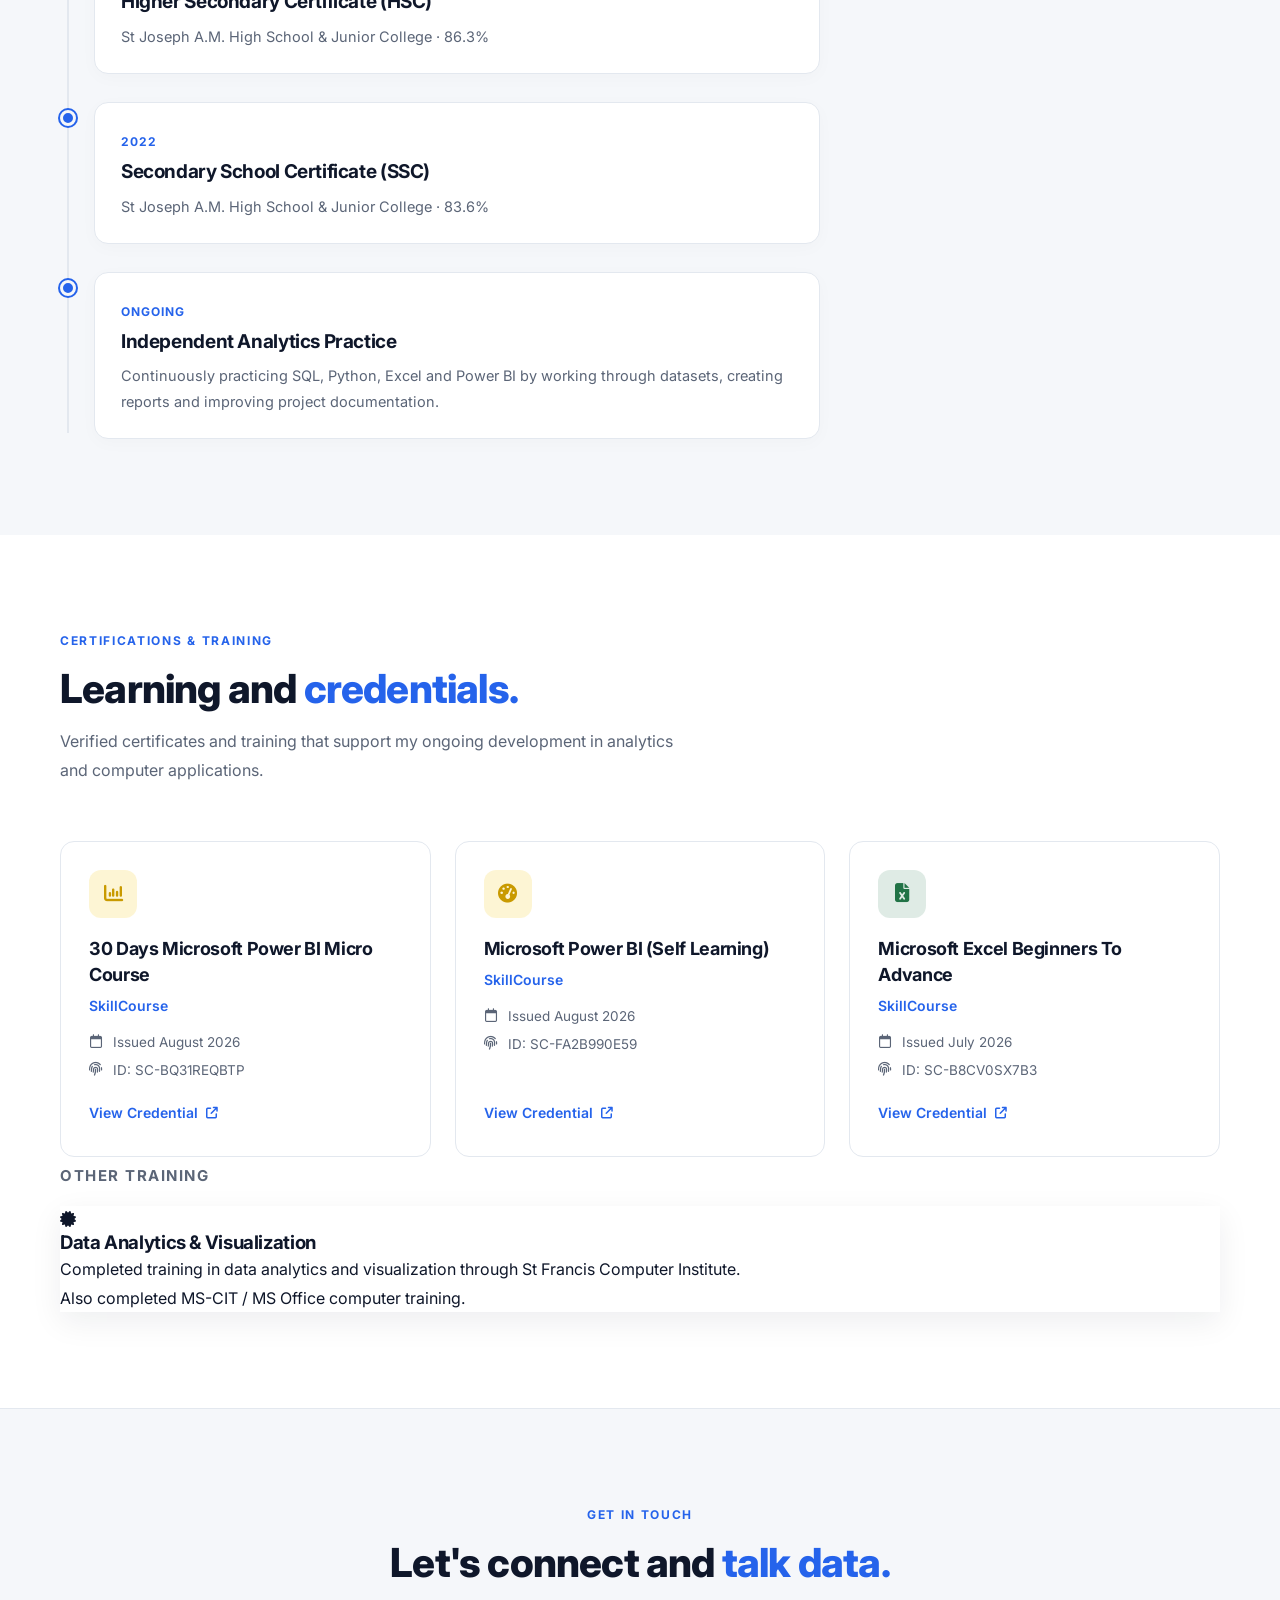
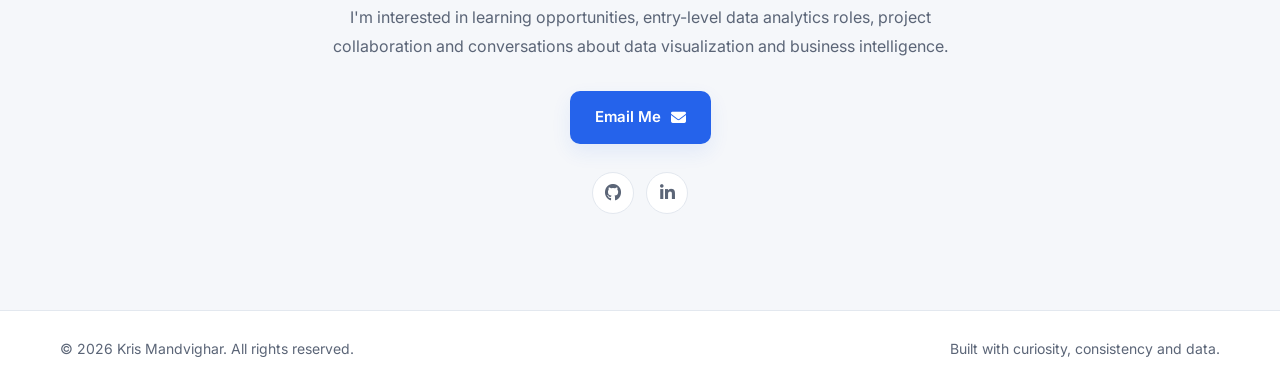
==== commit 95cd7b8f: "Fix HTML comment syntax for certifications section" ====
--- a/index.html
+++ b/index.html
@@ -390,7 +390,7 @@
             </div>
         </section>
 
-       !-- ==================== CERTIFICATIONS ==================== -->
+       <!-- ==================== CERTIFICATIONS ==================== -->
         <!-- Replace your old certifications <section> with this whole block -->
         <section class="section" id="certifications" aria-labelledby="certifications-title">
             <div class="container">
@@ -399,7 +399,7 @@
                     <h2 id="certifications-title">Learning and <span>credentials.</span></h2>
                     <p class="heading-description">Verified certificates and training that support my ongoing development in analytics and computer applications.</p>
                 </div>
- 
+
                 <div class="cert-grid">
                     <article class="cert-card reveal">
                         <div class="cert-icon powerbi"><i class="fa-solid fa-chart-column" aria-hidden="true"></i></div>
@@ -409,7 +409,7 @@
                         <p class="cert-meta"><i class="fa-solid fa-fingerprint" aria-hidden="true"></i> ID: SC-BQ31REQBTP</p>
                         <a class="project-link" href="https://edu.skillcourse.in/view-certificate/SC-BQ31REQBTP" target="_blank" rel="noopener noreferrer">View Credential <i class="fa-solid fa-arrow-up-right-from-square" aria-hidden="true"></i></a>
                     </article>
- 
+
                     <article class="cert-card reveal">
                         <div class="cert-icon powerbi"><i class="fa-solid fa-gauge-high" aria-hidden="true"></i></div>
                         <h3>Microsoft Power BI (Self Learning)</h3>
@@ -418,7 +418,7 @@
                         <p class="cert-meta"><i class="fa-solid fa-fingerprint" aria-hidden="true"></i> ID: SC-FA2B990E59</p>
                         <a class="project-link" href="https://exam.skillcourse.in/student/view_certificate.php?uid=SC-FA2B990E59" target="_blank" rel="noopener noreferrer">View Credential <i class="fa-solid fa-arrow-up-right-from-square" aria-hidden="true"></i></a>
                     </article>
- 
+
                     <article class="cert-card reveal">
                         <div class="cert-icon excel"><i class="fa-solid fa-file-excel" aria-hidden="true"></i></div>
                         <h3>Microsoft Excel Beginners To Advance</h3>
@@ -428,7 +428,7 @@
                         <a class="project-link" href="https://edu.skillcourse.in/view-certificate/SC-B8CV0SX7B3" target="_blank" rel="noopener noreferrer">View Credential <i class="fa-solid fa-arrow-up-right-from-square" aria-hidden="true"></i></a>
                     </article>
                 </div>
- 
+
                 <h3 class="skills-category reveal">Other Training</h3>
                 <div class="empty-card reveal">
                     <div class="empty-icon"><i class="fa-solid fa-certificate" aria-hidden="true"></i></div>
--- a/style.css
+++ b/style.css
@@ -232,12 +232,58 @@
 .timeline-content h3 { font-size: 19px; margin-bottom: 8px; }
 .timeline-content p { color: var(--muted); font-size: 14.5px; margin-top: 6px; }
 
-/* Certifications */
-
-.empty-card { max-width: 640px; background: var(--surface); border: 1px solid var(--border); border-radius: var(--radius); padding: 32px; box-shadow: var(--shadow); }
-.empty-icon { width: 52px; height: 52px; display: grid; place-items: center; border-radius: 12px; background: var(--accent-soft); color: var(--accent); font-size: 22px; margin-bottom: 16px; }
-.empty-card h3 { font-size: 20px; margin-bottom: 8px; }
-.empty-card p { color: var(--muted); }
+/* ==========================================
+   CERTIFICATION CARDS
+   Paste at the very end of style.css
+========================================== */
+
+.cert-grid {
+    display: grid;
+    grid-template-columns: repeat(3, minmax(0, 1fr));
+    gap: 24px;
+    margin-bottom: 8px;
+}
+
+.cert-card {
+    display: flex;
+    flex-direction: column;
+    background: var(--surface);
+    border: 1px solid var(--border);
+    border-radius: var(--radius);
+    padding: 28px;
+    transition: transform 0.25s, box-shadow 0.25s, border-color 0.25s;
+}
+.cert-card:hover { transform: translateY(-5px); box-shadow: var(--shadow); border-color: var(--accent); }
+
+.cert-icon {
+    width: 48px; height: 48px;
+    display: grid; place-items: center;
+    border-radius: 12px;
+    background: var(--accent-soft);
+    color: var(--accent);
+    font-size: 19px;
+    margin-bottom: 18px;
+}
+.cert-icon.powerbi { background: rgba(242, 200, 17, 0.18); color: #c99a00; }
+.cert-icon.excel { background: rgba(33, 115, 70, 0.14); color: #217346; }
+
+.cert-card h3 { font-size: 18px; line-height: 1.45; margin-bottom: 6px; }
+.cert-issuer { font-size: 14px; font-weight: 600; color: var(--accent); margin-bottom: 14px; }
+.cert-meta { display: flex; align-items: center; gap: 10px; font-size: 13.5px; color: var(--muted); margin-bottom: 6px; overflow-wrap: anywhere; }
+.cert-meta i { width: 14px; text-align: center; flex-shrink: 0; }
+.cert-card .project-link { margin-top: auto; padding-top: 14px; }
+
+body.dark-theme .cert-icon.powerbi { color: #f4d45b; }
+body.dark-theme .cert-icon.excel { color: #5fd391; }
+
+@media (max-width: 1024px) {
+    .cert-grid { grid-template-columns: repeat(2, minmax(0, 1fr)); }
+}
+
+@media (max-width: 600px) {
+    .cert-grid { grid-template-columns: 1fr; }
+    .cert-card { padding: 23px; }
+}
 
 /* Contact */
 
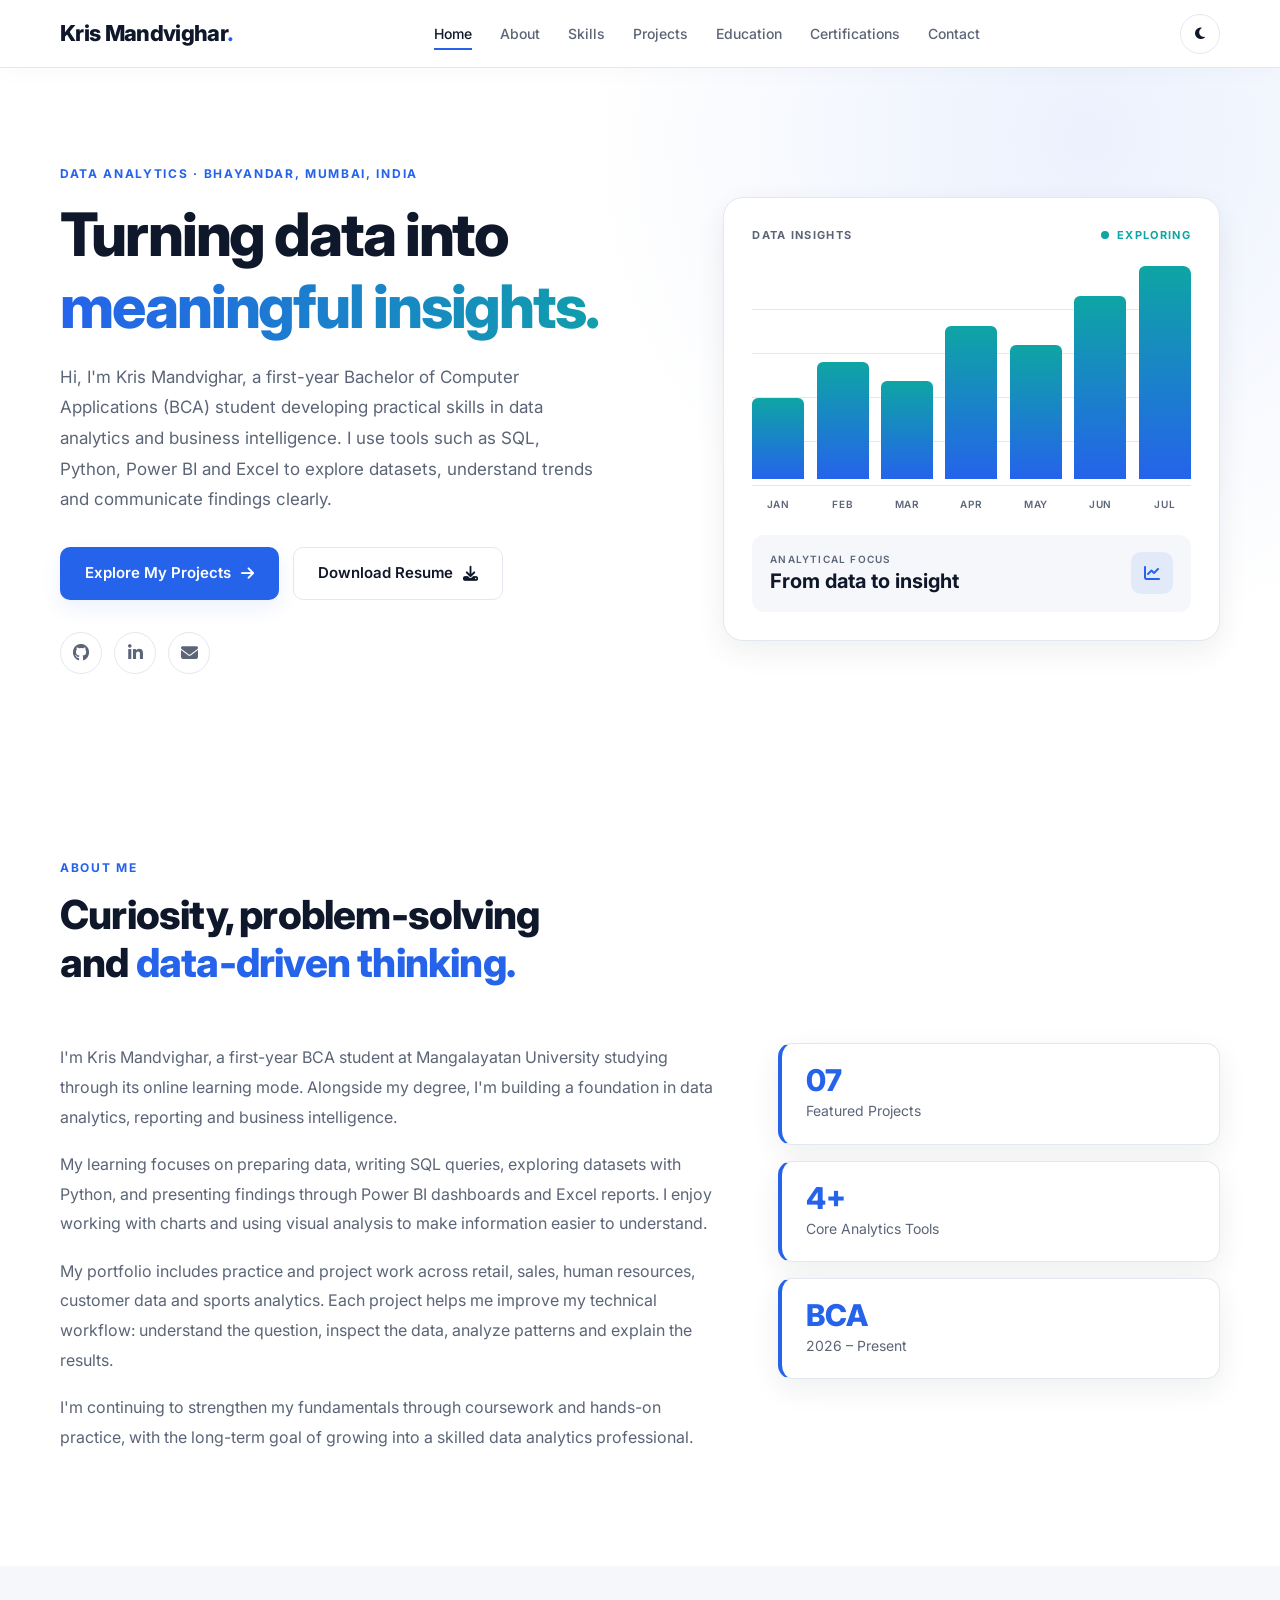
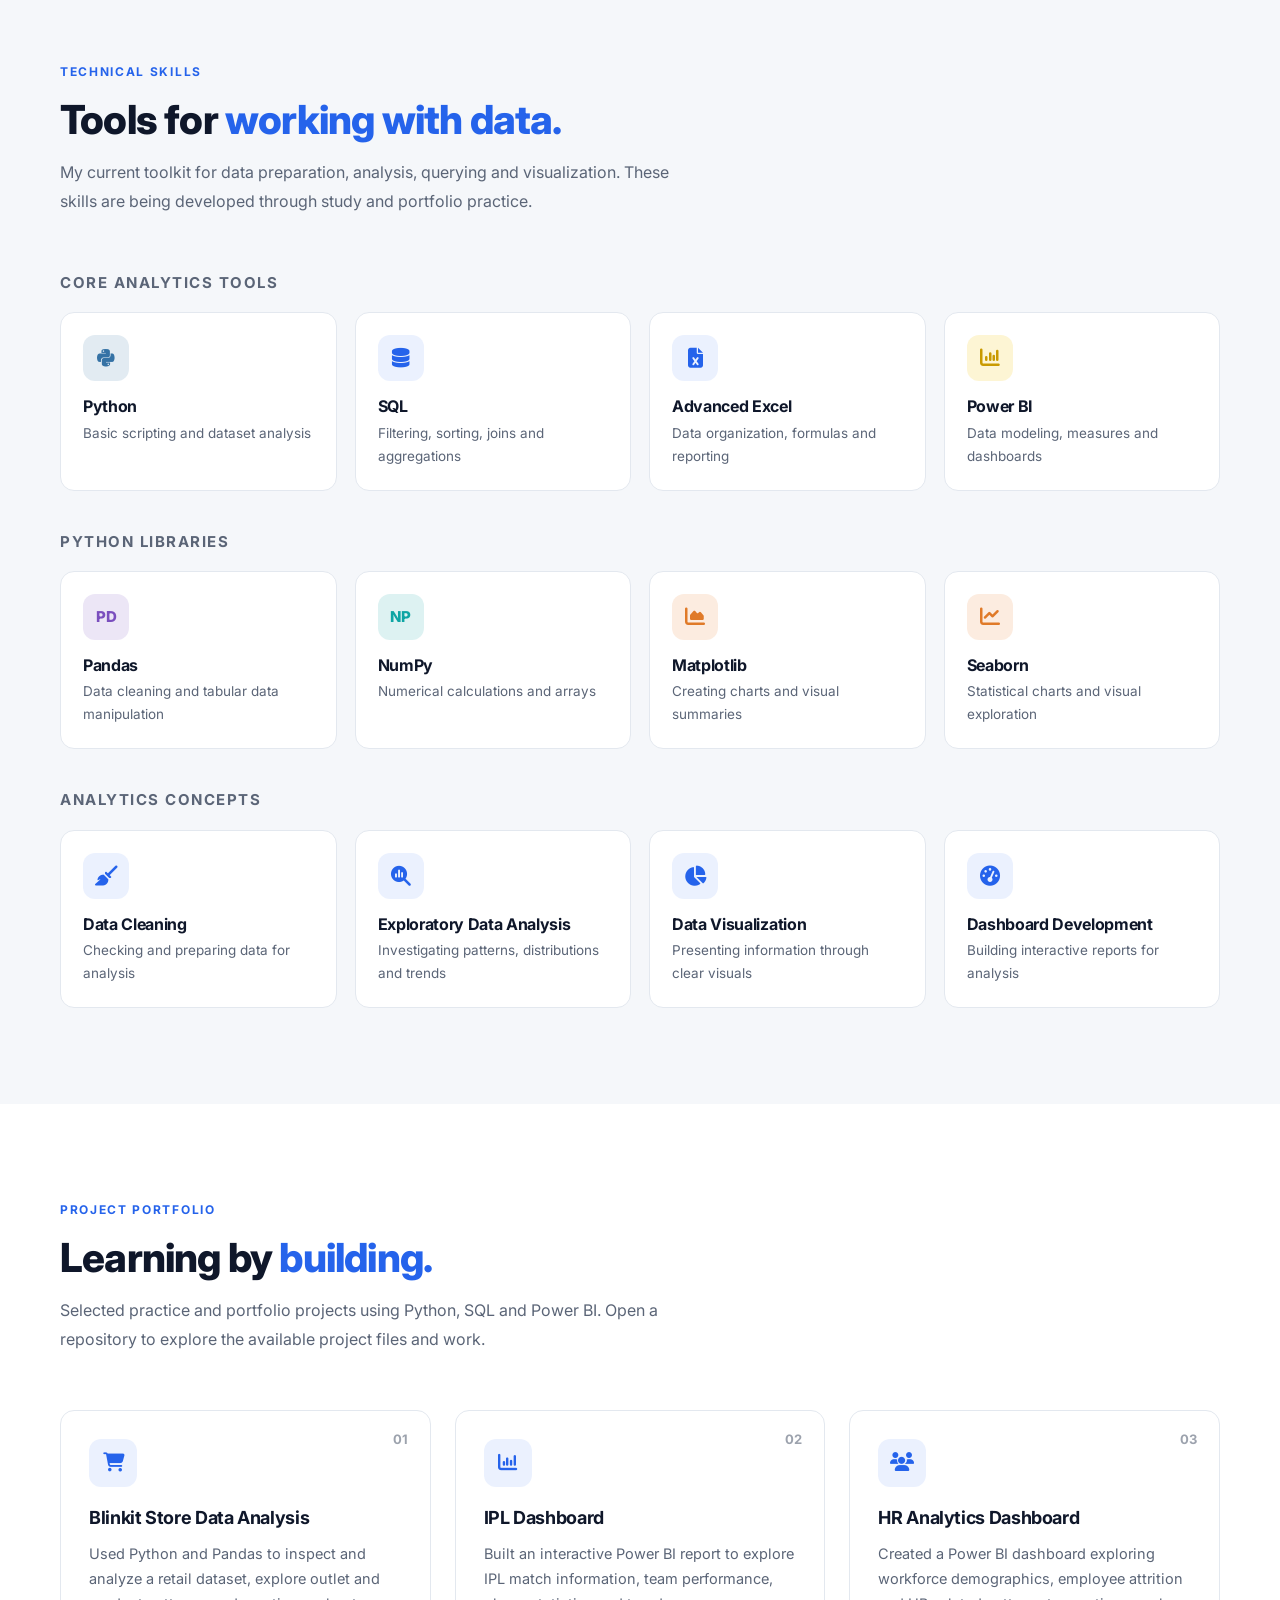
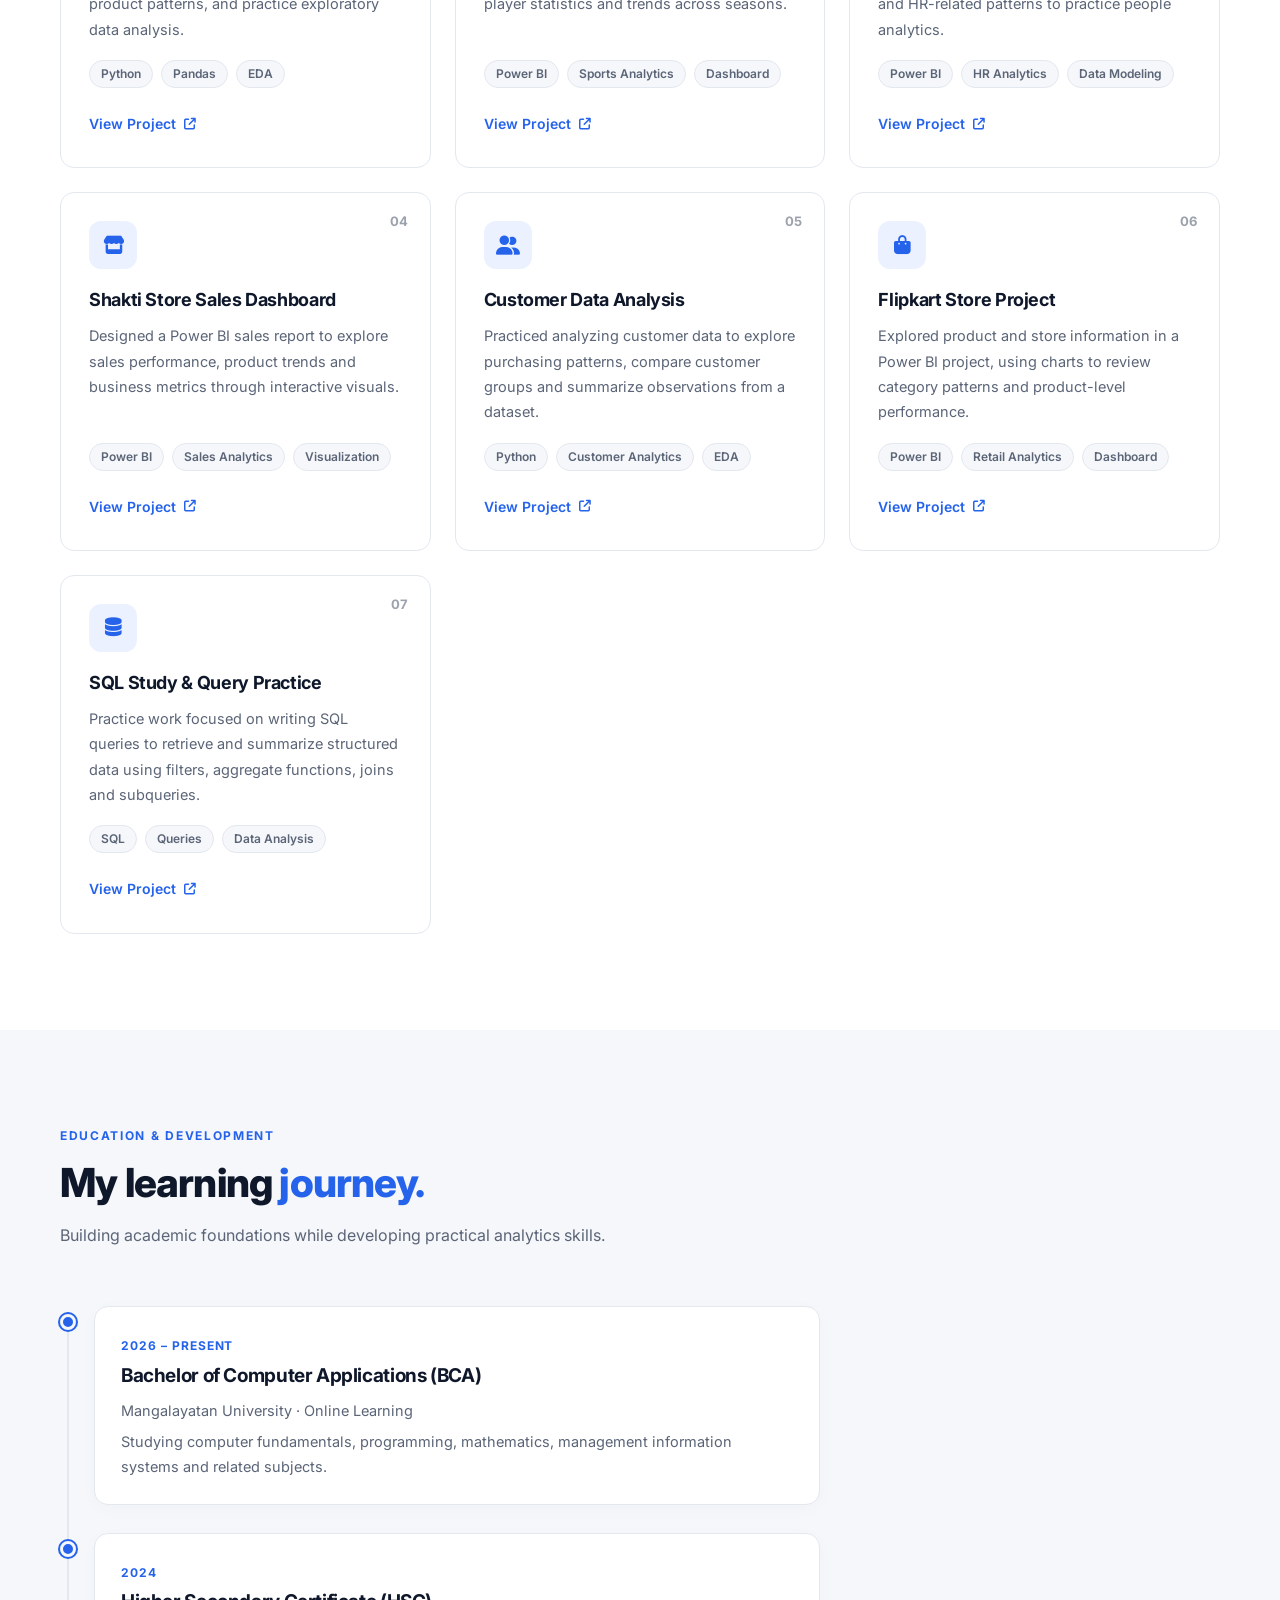
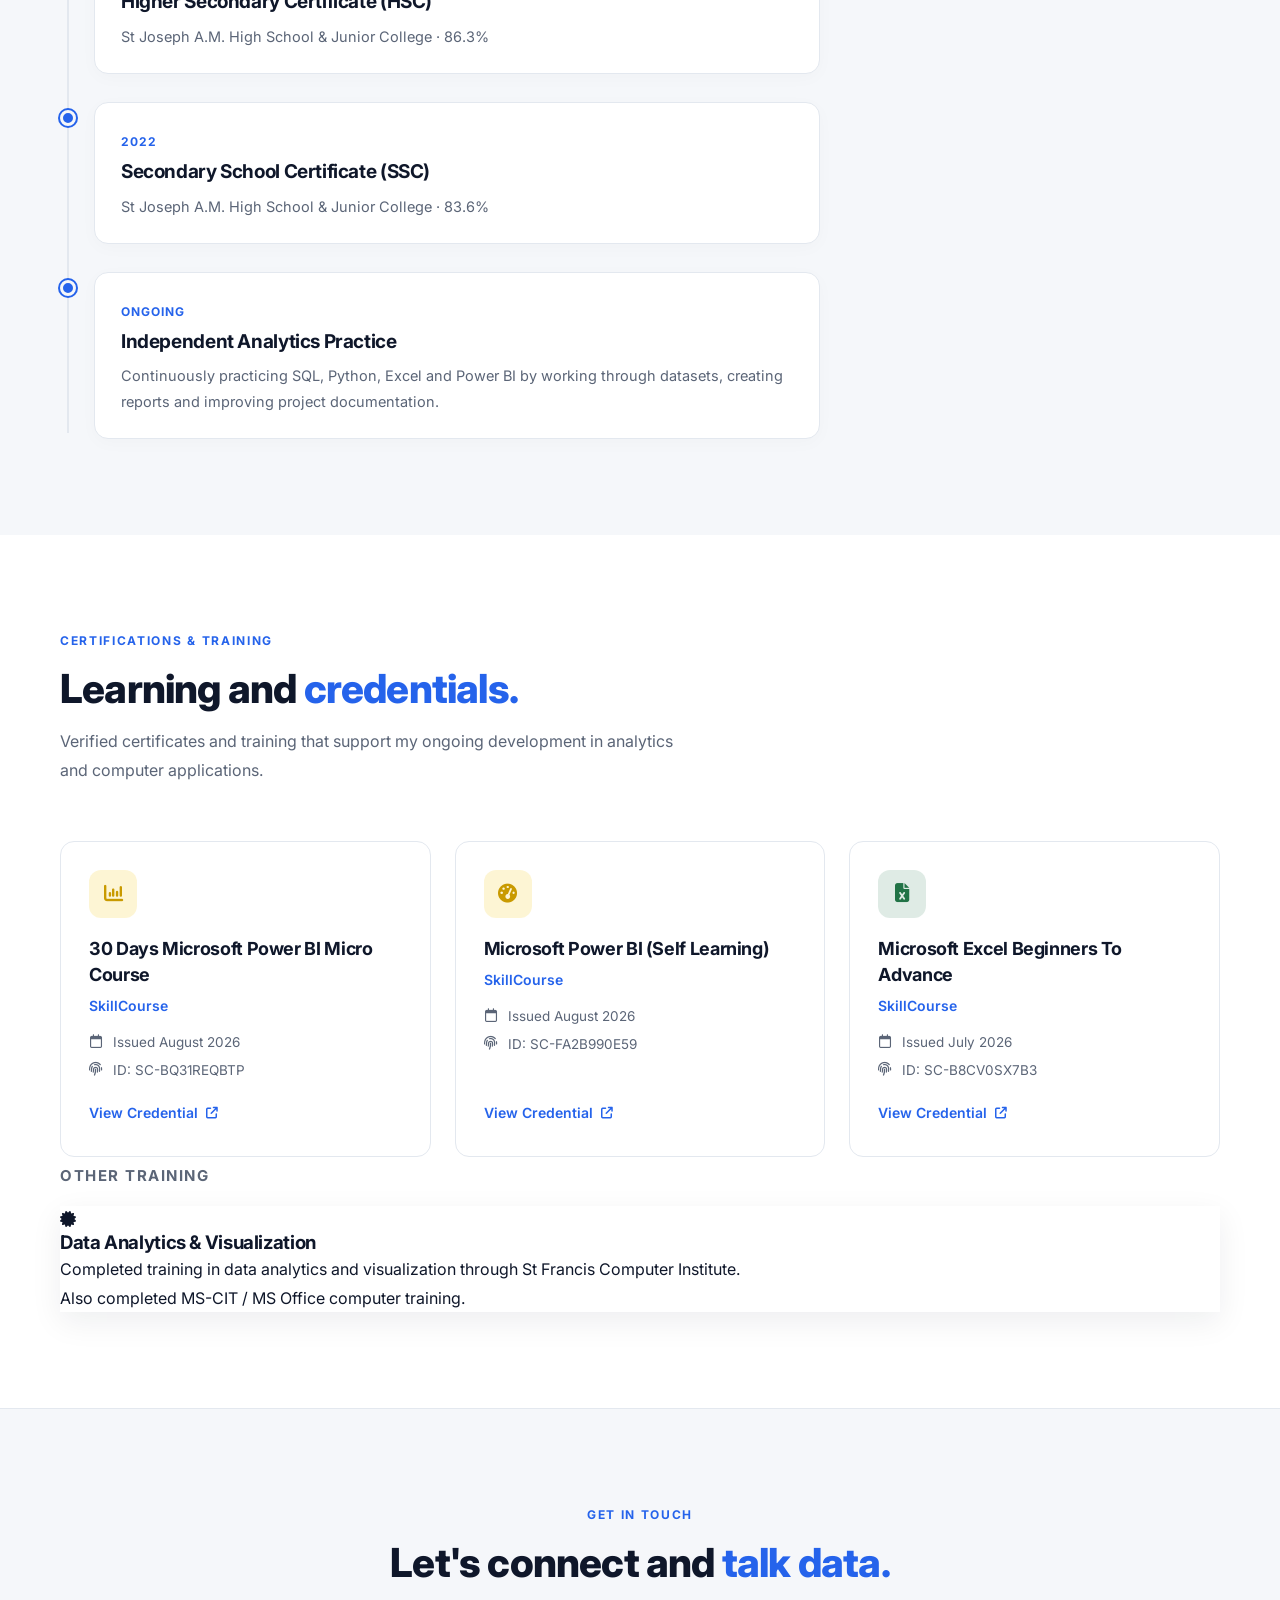
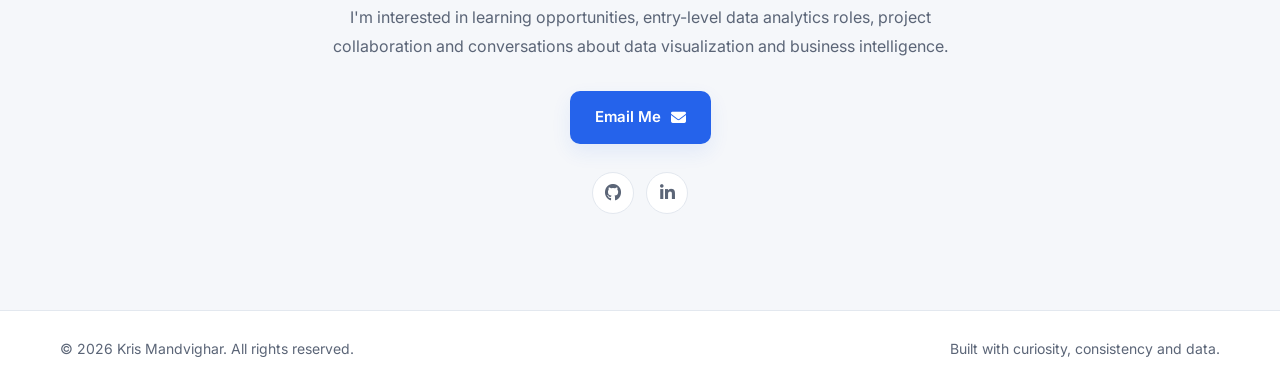
==== commit 3f6b1193: "Update logo text in navigation header" ====
--- a/index.html
+++ b/index.html
@@ -47,7 +47,7 @@
     <!-- ==================== SITE NAVIGATION ==================== -->
     <header class="header">
         <nav class="navbar container" aria-label="Main navigation">
-            <a class="logo" href="#home" aria-label="Kris Mandvighar home">Kris<span>.</span></a>
+            <a class="logo" href="#home" aria-label="Kris Mandvighar home">Kris Mandvighar<span>.</span></a>
 
             <ul class="nav-links" id="navLinks">
                 <li><a href="#home">Home</a></li>
